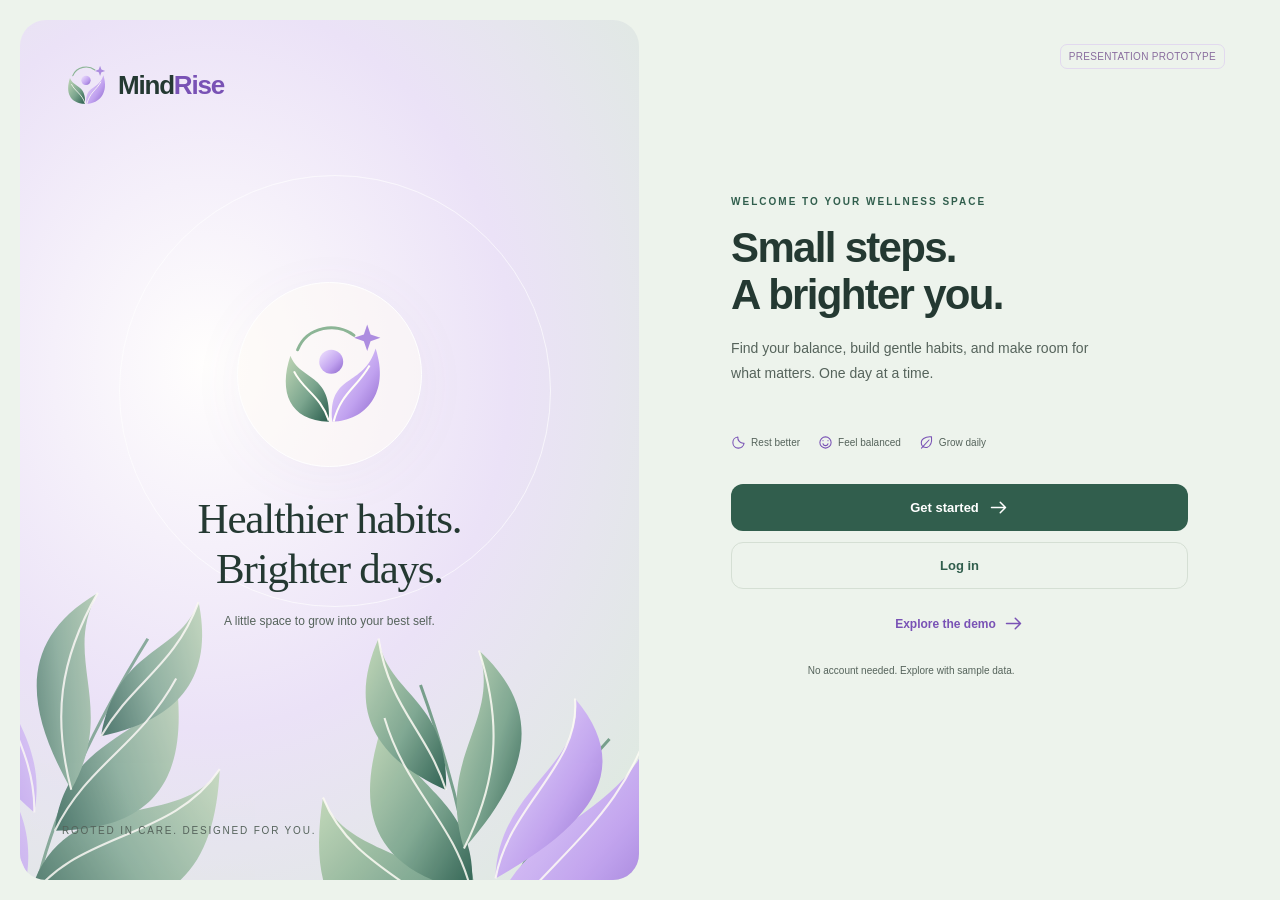
==== MindRise.html @ 2e60a848 "Initial commit" ====
<!DOCTYPE html>
<html lang="en">
<head>
<meta charset="UTF-8"><meta name="viewport" content="width=device-width, initial-scale=1">
<meta name="theme-color" content="#f7f5fa">
<title>MindRise — Healthier habits. Brighter days.</title>
<style>
:root{--bg:#f8f7fa;--surface:#fffefd;--ink:#243932;--muted:#747b78;--purple:#8c69ca;--pale:#eee5fc;--green:#315e4d;--sage:#e4eee5;--line:#eceae9;--shadow:0 7px 30px #32374205;--radius:22px}
*{box-sizing:border-box}body{margin:0;font-family:Inter,"Segoe UI",Arial,sans-serif;color:var(--ink);background:var(--bg);font-size:14px;line-height:1.5}button,input,select,textarea{font:inherit}button{cursor:pointer}button,a,input,textarea,select{-webkit-tap-highlight-color:transparent}button{color:inherit}button:disabled{cursor:default;opacity:.6}button:focus-visible,a:focus-visible{outline:3px solid var(--purple);outline-offset:4px}input:focus,textarea:focus,select:focus{outline:2px solid var(--purple);outline-offset:2px}h1,h2,h3,p{margin:0}h1{font-size:32px;letter-spacing:-1.1px;line-height:1.2;font-weight:650}h2{font-size:19px;letter-spacing:-.4px;font-weight:650}h3{font-size:15px;font-weight:600}.muted{color:var(--muted)}.small{font-size:12px}.eyebrow{text-transform:uppercase;letter-spacing:2px;font-size:10px;font-weight:700;color:var(--green)}.icon{width:21px;height:21px;vertical-align:middle;flex-shrink:0;fill:none;stroke:currentColor;stroke-width:1.7;stroke-linecap:round;stroke-linejoin:round}.brand{display:flex;align-items:center;gap:9px;font-size:26px;letter-spacing:-1.2px;font-weight:720}.brand span em{color:var(--purple);font-style:normal}.brand-mark{height:47px;width:47px}.btn{border:0;border-radius:12px;padding:13px 21px;display:inline-flex;align-items:center;justify-content:center;gap:9px;background:var(--green);color:white;font-size:13px;font-weight:600;min-height:44px;transition:transform .15s,filter .15s}.btn:hover{filter:brightness(1.08);transform:translateY(-1px)}.btn.secondary{background:transparent;border:1px solid #c9d3cd;color:var(--green)}.btn.soft{background:var(--pale);color:#634595}.btn.small{padding:9px 14px;min-height:38px;font-size:12px}.text-btn{border:0;background:transparent;color:var(--purple);font-size:12px;font-weight:600;padding:9px 2px;display:inline-flex;align-items:center;gap:7px}.icon-btn{display:inline-flex;align-items:center;justify-content:center;width:42px;height:42px;border:1px solid var(--line);border-radius:12px;background:var(--surface)}.card{background:var(--surface);border:1px solid var(--line);border-radius:var(--radius);padding:25px;box-shadow:var(--shadow)}.row{display:flex;align-items:center;gap:12px}.between{justify-content:space-between}.stack{display:flex;flex-direction:column;gap:20px}.pill{display:inline-flex;align-items:center;gap:6px;border-radius:30px;background:var(--sage);padding:5px 11px;font-size:11px;color:var(--green);font-weight:600}.pill.lilac{background:var(--pale);color:#7353a7}.full{width:100%}.spaced{margin-top:22px}.hidden{display:none!important}.plants{pointer-events:none}.avatar{width:37px;height:37px;border-radius:50%;background:#e9e0f7;color:#74549c;display:grid;place-items:center;font-size:13px;font-weight:700;flex-shrink:0}.avatar.large{width:88px;height:88px;font-size:28px;background:linear-gradient(135deg,#f3eaff,#d9c7f0)}
.shell{min-height:100vh;display:grid;grid-template-columns:224px minmax(0,1fr)}.sidebar{height:100vh;position:sticky;top:0;background:var(--surface);border-right:1px solid var(--line);padding:32px 21px 22px;display:flex;flex-direction:column}.sidebar .brand{padding-left:7px;font-size:24px}.sidebar .brand-mark{width:38px;height:42px}.side-caption{font-size:9px;letter-spacing:1.6px;color:var(--muted);padding:1px 0 39px 55px}.nav-label{font-size:10px;letter-spacing:1.5px;color:#929790;margin:0 15px 14px}.nav{display:flex;flex-direction:column;gap:8px}.nav button{border:0;background:none;display:flex;align-items:center;gap:13px;border-radius:12px;padding:13px 16px;text-align:left;color:#7a817b;font-size:13px;font-weight:550;position:relative}.nav button:hover{background:var(--bg)}.nav button.active{color:#704ca6;background:var(--pale)}.nav button.active:after{content:"";width:5px;height:5px;background:var(--purple);border-radius:50%;margin-left:auto}.sidebar-bottom{margin-top:auto}.side-note{background:linear-gradient(145deg,#f3eff9,#edf2ec);padding:20px 17px;border-radius:17px;margin:30px 0 20px}.side-note p{font-family:Georgia,serif;font-size:18px;line-height:1.4;margin:10px 0}.side-user{border:0;border-top:1px solid var(--line);background:transparent;padding:19px 3px 0;display:flex;align-items:center;gap:10px;width:100%;text-align:left}.side-user strong{font-size:12px;display:block;max-width:105px;overflow:hidden;text-overflow:ellipsis;white-space:nowrap}.side-user small{font-size:10px;color:var(--muted)}.workspace{min-width:0}.topbar{height:79px;border-bottom:1px solid var(--line);padding:0 40px;display:flex;align-items:center;justify-content:space-between;background:#fffefd99}.breadcrumb{font-size:12px;color:var(--muted);display:flex;align-items:center;gap:12px}.breadcrumb b{font-weight:500;color:var(--ink)}.top-actions{display:flex;align-items:center;gap:17px}.top-actions .icon-btn{border:0;background:transparent}.demo-tag{font-size:10px;border:1px solid #e2d9ef;border-radius:7px;color:#896d9e;padding:4px 8px;letter-spacing:.3px}.main{max-width:1330px;margin:0 auto;padding:34px 40px 38px}.page-head{display:flex;align-items:center;justify-content:space-between;margin-bottom:27px;gap:20px}.page-head p{color:var(--muted);margin-top:8px;font-size:13px}.date-label{display:flex;align-items:center;gap:9px;font-size:11px;color:var(--muted);white-space:nowrap}.home-grid{display:grid;grid-template-columns:minmax(0,1fr) 300px;gap:22px}.hero{background:linear-gradient(105deg,#e7eee6,#ecf1e6 55%,#e4e7ef);border:1px solid #dfe8dd;border-radius:22px;position:relative;overflow:hidden;padding:28px 28px;min-height:193px}.hero .copy{position:relative;z-index:1;max-width:70%}.hero h2{font-size:28px;line-height:1.2;letter-spacing:-.8px;font-weight:550;margin:10px 0;font-family:Georgia,serif}.hero p{font-size:12px;color:#697c70;max-width:300px}.hero .plants{position:absolute;right:-19px;bottom:-50px;width:255px;height:275px;opacity:.9}.hero .pill{background:#ffffff95;font-size:10px;margin-top:17px}.stats{display:grid;grid-template-columns:repeat(3,1fr);gap:13px;margin:19px 0 22px}.stat{border:1px solid var(--line);border-radius:17px;background:var(--surface);padding:18px;text-align:left;min-width:0;transition:border-color .2s}.stat:hover{border-color:var(--purple)}.stat-top{display:flex;align-items:center;justify-content:space-between;font-size:10px;color:var(--muted)}.stat-icon{border-radius:11px;padding:9px;background:var(--pale);color:var(--purple);display:flex}.stat:nth-child(2) .stat-icon{background:var(--sage);color:var(--green)}.stat:nth-child(3) .stat-icon{background:#f9efde;color:#b58f4d}.stat strong{font-size:22px;font-weight:600;display:block;margin-top:11px;letter-spacing:-.6px}.stat .bottom{display:flex;align-items:center;justify-content:space-between;gap:3px;margin-top:3px}.stat small{font-size:10px;color:var(--muted)}.task-list{margin-top:17px}.task-row{display:flex;align-items:center;gap:12px;min-height:65px;border-bottom:1px solid var(--line);padding:12px 0}.task-row:last-child{border-bottom:0}.task-check{appearance:none;-webkit-appearance:none;width:20px;height:20px;border:1.5px solid #b69cdb;border-radius:50%;margin:0;flex-shrink:0;cursor:pointer;position:relative;background:transparent}.task-check:checked{background:var(--purple);border-color:var(--purple)}.task-check:checked:after{content:"";position:absolute;left:6px;top:3px;width:5px;height:9px;transform:rotate(45deg);border:solid white;border-width:0 1.5px 1.5px 0}.task-info{flex:1;min-width:0}.task-name{font-size:12px;word-break:break-word}.task-time{font-size:10px;color:var(--muted);margin-top:3px}.task-row.done .task-name{text-decoration:line-through;color:#8d928d}.task-row.done .task-time{color:#a2a5a0}.task-arrow{width:30px;height:34px;border:0;background:none;color:#9eaaa1}.task-arrow .icon{width:16px;height:16px}.progress{height:5px;background:#eee9f3;border-radius:8px;overflow:hidden}.progress i{display:block;height:100%;background:var(--purple);border-radius:8px;transition:width .3s}.checkin{background:linear-gradient(145deg,#f2ebfd,#f7f1fa 70%);border-color:#eadff4;position:relative;overflow:hidden}.checkin h2{font-family:Georgia,serif;font-size:25px;font-weight:500;margin:16px 0 9px}.checkin p{font-size:12px;color:#85738f;line-height:1.7}.faces-mini{display:flex;justify-content:space-between;margin:24px 0 22px;font-size:26px}.faces-mini span{display:block;border-radius:50%;filter:saturate(.7)}.streak{display:flex;align-items:center;gap:14px;margin:22px 0}.streak-symbol{width:61px;height:67px;background:#f9eddc;border-radius:18px;display:grid;place-items:center;color:#d49a50}.streak-symbol .icon{width:35px;height:35px}.streak strong{font-size:28px;letter-spacing:-1px;font-weight:550}.days{display:flex;justify-content:space-between;gap:5px;margin-top:15px}.day{text-align:center;flex:1;font-size:9px;color:var(--muted)}.day span{width:25px;height:25px;border-radius:50%;display:grid;place-items:center;background:#f3f1f3;margin:7px auto}.day span.hit{background:var(--sage);color:var(--green)}.day span .icon{width:13px;height:13px}.quote{margin-top:21px;font-family:Georgia,serif;font-style:italic;text-align:center;color:#8a9287;font-size:15px;padding:0 15px}.section-footer{display:flex;justify-content:space-between;align-items:center;margin-top:17px;color:var(--muted);font-size:11px}.section-footer .text-btn{font-size:11px}.bottom-note{display:flex;gap:6px;align-items:center;justify-content:center;color:#9a9e97;font-size:10px;margin-top:24px}.bottom-note .icon{width:12px;height:12px}
.tabs{display:inline-flex;background:#eeebf2;padding:4px;border-radius:11px;gap:3px}.tabs button{border:0;background:transparent;padding:9px 20px;border-radius:8px;font-size:12px;color:#82788e;min-height:35px}.tabs button.active{background:var(--surface);color:var(--green);box-shadow:0 2px 6px #00000006;font-weight:600}.tracker-tabs{margin-bottom:25px}.content-grid{display:grid;grid-template-columns:minmax(0,1.15fr) minmax(0,1fr);gap:23px}.sleep-card{text-align:center;background:linear-gradient(160deg,#fffefd,#f8f3ff);position:relative;overflow:hidden}.sleep-card .plants{position:absolute;bottom:-70px;right:-43px;width:230px;opacity:.28}.sleep-ring{height:220px;width:220px;border-radius:50%;margin:30px auto;display:grid;place-items:center;position:relative;background:conic-gradient(var(--purple) var(--ring),#e8e1ef 0)}.sleep-ring:before{content:"";position:absolute;inset:10px;border-radius:50%;background:#fdfaff}.sleep-ring .inside{position:relative;display:grid;justify-items:center;gap:5px}.sleep-ring .inside>.icon{height:30px;width:30px;color:var(--purple);margin-bottom:5px}.sleep-ring strong{font-size:33px;letter-spacing:-1px;font-weight:600}.sleep-ring small{font-size:11px;color:var(--muted)}.sleep-times{display:grid;grid-template-columns:1fr 1fr;gap:13px;max-width:320px;margin:0 auto}.sleep-time{background:#ece2f6;border-radius:13px;padding:15px;position:relative}.sleep-time strong{font-size:15px;display:block}.sleep-time small{display:block;font-size:11px;color:#9682a6;margin-top:4px}.sleep-card>.btn{margin-top:23px;position:relative;max-width:320px}.chart{height:156px;display:flex;align-items:flex-end;gap:10px;margin:27px 0 24px;border-bottom:1px solid var(--line);padding-bottom:22px}.bar-group{flex:1;height:100%;display:flex;flex-direction:column;align-items:center;justify-content:flex-end;position:relative}.bar-group .bar{background:#d8c5ef;border-radius:6px 6px 0 0;width:100%;max-width:35px;min-height:2px}.bar-group:last-child .bar{background:var(--purple)}.bar-group .bar-value{font-size:9px;color:#a08aad;margin-bottom:5px}.bar-group .bar-label{position:absolute;bottom:-22px;font-size:10px;color:var(--muted)}.tip{background:#edf2ea;border:1px solid #e5ece0;padding:22px;border-radius:18px}.tip p{font-size:12px;color:#74856e;margin-top:8px;line-height:1.7}.metric{font-size:25px;font-weight:550;letter-spacing:-.7px}.moods{display:grid;grid-template-columns:repeat(5,1fr);gap:8px;margin:24px 0 30px}.mood{background:transparent;border:1px solid transparent;border-radius:13px;padding:13px 2px;font-size:10px;color:var(--muted)}.mood .face{font-size:29px;display:block;margin-bottom:9px;filter:saturate(.7)}.mood.active{background:var(--pale);border-color:#d2bdec;color:#7856a4}.energy{display:flex;gap:12px;margin:21px 0 8px}.energy button{border:0;background:var(--bg);height:52px;border-radius:12px;flex:1;color:#cfcbd4}.energy button.active{background:var(--pale);color:var(--purple)}.energy .icon{width:26px;height:26px;fill:currentColor;stroke-width:1}.energy-label{display:flex;justify-content:space-between;color:var(--muted);font-size:10px;margin-bottom:22px}label.field{display:flex;flex-direction:column;gap:8px;font-size:12px;font-weight:550;margin-bottom:17px}input:not([type=checkbox]):not([type=range]),textarea,select{width:100%;padding:12px 14px;border:1px solid #e0dce5;border-radius:11px;background:var(--surface);color:var(--ink);font-size:13px;min-height:44px}textarea{resize:vertical;min-height:100px}.journal-row{padding:17px 0;border-bottom:1px solid var(--line);display:flex;gap:13px}.journal-row:last-child{border:0}.journal-row .face{font-size:24px}.journal-row p{font-size:11px;color:var(--muted);margin-top:6px;overflow-wrap:anywhere}.journal-row strong{font-size:12px}.journal-row small{font-size:9px;color:var(--muted)}.planner-grid{display:grid;grid-template-columns:minmax(0,1fr) 290px;gap:23px}.planner .task-row{padding:20px 1px;min-height:88px}.planner .task-name{font-size:14px}.planner .task-time{font-size:11px}.category{font-size:9px;background:var(--pale);color:#84619e;border-radius:5px;padding:4px 8px}.week-strip{display:flex;gap:8px;margin:23px 0}.week-date{flex:1;text-align:center;background:#f5f3f7;border-radius:12px;padding:12px 2px;font-size:10px;color:var(--muted)}.week-date strong{display:block;font-size:16px;margin-top:4px;color:#808779}.week-date.current{background:var(--sage);color:var(--green)}.week-date.current strong{color:var(--green)}.empty{padding:42px 10px;text-align:center;color:var(--muted);font-size:13px}.big-progress{font-size:39px;letter-spacing:-1.6px;margin:21px 0 10px;font-weight:550}.big-progress span{font-size:16px;color:#a4aaa1;font-weight:400}.reward-banner{background:linear-gradient(105deg,#e6eee1,#f2ecfa);padding:30px;display:flex;align-items:center;justify-content:space-between;gap:28px;position:relative;overflow:hidden;border-radius:22px;border:1px solid #e0e7dc}.reward-banner .plants{position:absolute;right:-10px;bottom:-120px;width:290px;opacity:.5}.reward-banner h2{font-family:Georgia,serif;font-weight:500;font-size:34px;margin:9px 0}.reward-banner .streak-symbol{height:95px;width:95px;background:#fff7e7;z-index:1}.reward-banner .streak-symbol .icon{width:55px;height:55px}.achievements{display:grid;grid-template-columns:repeat(3,1fr);gap:16px;margin-top:20px}.achievement{text-align:center;border:1px solid var(--line);border-radius:17px;padding:24px 16px}.badge-art{height:69px;width:69px;margin:0 auto 15px;border-radius:50%;display:grid;place-items:center;background:linear-gradient(145deg,#e6d7fb,#bea1ed);border:7px solid #f0e6fc;color:#7e55bc}.badge-art .icon{width:31px;height:31px}.achievement.locked{opacity:.6}.achievement h3{font-size:13px}.achievement p{font-size:10px;color:var(--muted);margin:7px 0 12px}.themes{display:grid;grid-template-columns:repeat(3,1fr);gap:16px;margin-top:20px}.theme-btn{border:1px solid var(--line);border-radius:16px;overflow:hidden;padding:0;background:var(--surface);text-align:left}.theme-btn.active{outline:2px solid var(--purple);outline-offset:2px}.theme-preview{height:102px;position:relative;overflow:hidden}.theme-preview .plants{position:absolute;width:180px;height:190px;right:-9px;bottom:-53px}.theme-btn:nth-child(1) .theme-preview{background:#e7eee4}.theme-btn:nth-child(2) .theme-preview{background:#eee3fa}.theme-btn:nth-child(3) .theme-preview{background:#e3e7f6}.theme-btn:nth-child(2) .plants{filter:hue-rotate(45deg)}.theme-btn:nth-child(3) .plants{filter:hue-rotate(75deg)}.theme-label{display:flex;justify-content:space-between;padding:13px 16px;font-size:12px}.theme-label .icon{height:17px;width:17px;color:var(--purple)}.profile-grid{display:grid;grid-template-columns:290px minmax(0,1fr);gap:24px}.profile-card{text-align:center;position:relative;overflow:hidden;padding-top:34px}.profile-card .avatar{margin:10px auto 20px}.profile-card .plants{position:absolute;right:-70px;top:-80px;width:230px;opacity:.3}.profile-card h2{overflow-wrap:anywhere}.profile-card>.btn{margin-top:22px}.profile-card p{margin-top:5px;font-size:12px}.setting-row{display:flex;align-items:center;gap:14px;padding:22px 0;border-bottom:1px solid var(--line)}.setting-row:last-child{border-bottom:0}.setting-row> .icon{color:var(--purple)}.setting-row div{flex:1}.setting-row strong{font-size:13px;font-weight:550}.setting-row p{font-size:11px;color:var(--muted);margin-top:3px}.switch{width:41px;height:24px;background:#d5d7d1;border:0;padding:3px;border-radius:20px;position:relative;flex-shrink:0}.switch:after{content:"";display:block;width:18px;height:18px;background:white;border-radius:50%;box-shadow:0 1px 3px #0002;transition:transform .2s}.switch[aria-checked=true]{background:var(--purple)}.switch[aria-checked=true]:after{transform:translateX(17px)}.danger{color:#ab6462}.settings-button{width:100%;border:0;background:transparent;text-align:left}.settings-button:hover{color:var(--purple)}
.landing{min-height:100vh;display:grid;grid-template-columns:1.03fr 1fr;padding:20px;gap:20px;background:#fbfaf8}.landing-art{position:relative;overflow:hidden;border-radius:26px;min-height:calc(100vh - 40px);background:radial-gradient(ellipse at 30% 40%,#fffaf2 5%,#f0e8f7 52%,#e8edf0);padding:42px;display:flex;flex-direction:column}.landing-art:before{content:"";width:430px;height:430px;border:1px solid #ffffffa3;border-radius:50%;position:absolute;top:18%;left:16%}.landing-art .brand{position:relative;z-index:2}.landing-art .plants{position:absolute;width:450px;height:590px;bottom:-175px;right:-65px;opacity:.95}.landing-art .plants.other{left:-170px;bottom:-115px;right:auto;transform:scaleX(-1) rotate(-12deg);opacity:.8}.landing-center{margin:auto 0;text-align:center;position:relative;z-index:1;padding-bottom:20px}.landing-center .emblem{width:185px;height:185px;margin:0 auto 27px;background:#fffcf68c;border:1px solid #fff;border-radius:50%;display:grid;place-items:center;box-shadow:0 10px 60px #907fa00b}.landing-center .brand-mark{width:120px;height:120px}.landing-center h2{font-family:Georgia,serif;font-size:43px;font-weight:400;line-height:1.15;letter-spacing:-1.2px}.landing-center p{font-size:12px;color:#7e7f7a;margin-top:19px}.landing-art .art-footer{position:relative;z-index:1;font-size:10px;color:#758a7a;letter-spacing:1.8px;text-transform:uppercase}.landing-content{padding:35px 12%;display:flex;justify-content:center;flex-direction:column;position:relative}.landing-content .prototype{position:absolute;right:35px;top:24px}.landing-content h1{font-size:42px;margin:15px 0 18px;line-height:1.12;letter-spacing:-1.7px;font-weight:550}.landing-content>p{color:var(--muted);font-size:14px;line-height:1.8;margin-bottom:26px;max-width:360px}.landing-actions{display:flex;flex-direction:column;gap:11px;margin-top:6px}.landing-features{display:flex;gap:18px;margin:23px 0 28px;color:var(--muted);font-size:10px}.landing-features span{display:flex;gap:5px;align-items:center}.landing-features .icon{width:15px;height:15px;color:var(--purple)}.landing-content .demo-note{font-size:10px;color:#a2a09b;margin-top:19px;text-align:center}.back-link{position:absolute;top:30px;left:35px;border:0;background:transparent;display:flex;align-items:center;gap:8px;font-size:12px;color:var(--muted)}.form-error{color:#a8515e;font-size:12px;margin-bottom:12px}.auth-switch{font-size:12px;text-align:center;margin-top:20px;color:var(--muted)}
dialog{border:1px solid var(--line);border-radius:23px;padding:27px;background:var(--surface);color:var(--ink);width:440px;max-width:calc(100vw - 32px);box-shadow:0 24px 120px #172f2526;max-height:90vh;overflow:auto}dialog::backdrop{background:#24392f45;backdrop-filter:blur(4px)}dialog h2{margin-bottom:8px}dialog .dialog-head{display:flex;justify-content:space-between;align-items:flex-start;margin-bottom:20px}dialog .dialog-head .icon-btn{width:30px;height:30px;background:var(--bg);border:0;border-radius:50%}dialog .dialog-head p{font-size:12px;color:var(--muted)}.form-grid{display:grid;grid-template-columns:1fr 1fr;gap:14px}.form-actions{display:flex;justify-content:flex-end;gap:10px;margin-top:23px}.help-step{display:flex;align-items:flex-start;gap:12px;margin:19px 0;font-size:12px;color:var(--muted)}.help-step b{background:var(--pale);color:var(--purple);height:27px;width:27px;border-radius:8px;display:grid;place-items:center;flex-shrink:0}.help-step strong{color:var(--ink);display:block;margin-bottom:3px}.toast{position:fixed;left:50%;bottom:27px;transform:translate(-50%,30px);background:var(--green);color:#fff;border-radius:13px;box-shadow:0 5px 30px #18322225;padding:13px 22px;font-size:12px;z-index:20;opacity:0;pointer-events:none;transition:opacity .2s,transform .2s;max-width:90vw;text-align:center}.toast.show{opacity:1;transform:translate(-50%,0)}.bottom-nav{display:none}.fade{animation:appear .25s ease-out}@keyframes appear{from{opacity:.4;transform:translateY(5px)}to{opacity:1;transform:translateY(0)}}body.calm *{animation:none!important;transition:none!important}
@media(min-width:1600px){.main{padding-top:46px}.hero{min-height:230px}.hero h2{font-size:34px}.task-row{min-height:74px}.checkin{padding:30px}}
@media(max-width:1160px){.shell{grid-template-columns:190px minmax(0,1fr)}.sidebar{padding:28px 14px 20px}.sidebar .brand{font-size:22px}.side-caption{padding-left:49px;font-size:8px}.main{padding:29px 26px}.topbar{padding:0 26px}.home-grid{grid-template-columns:minmax(0,1fr) 262px;gap:17px}.card{padding:22px}.stat{padding:14px}.hero{padding:24px}.hero .plants{right:-72px}.planner-grid{grid-template-columns:minmax(0,1fr) 260px}.landing-content{padding:35px 9%}}
@media(max-width:950px){.shell{grid-template-columns:80px minmax(0,1fr)}.sidebar{padding:26px 13px}.sidebar .brand{padding:0;justify-content:center}.sidebar .brand>span,.side-caption,.nav-label,.nav button span,.sidebar-bottom,.nav button.active:after{display:none}.nav{margin-top:43px}.nav button{justify-content:center;padding:14px}.home-grid{grid-template-columns:minmax(0,1fr) 245px}.main{padding:26px 22px}.topbar{padding:0 22px}.hero .copy{max-width:80%}.hero .plants{opacity:.5;right:-70px}.hero h2{font-size:25px}.stat strong{font-size:20px}.stat .bottom .icon{display:none}.profile-grid{grid-template-columns:230px minmax(0,1fr)}.landing-art{padding:28px}.landing-center h2{font-size:35px}.landing-content h1{font-size:35px}.landing-features{gap:10px}.planner-grid{grid-template-columns:1fr}.planner-grid>.stack{display:none}}
@media(max-width:740px){.home-grid{grid-template-columns:1fr}.home-grid>.stack{display:grid;grid-template-columns:1fr 1fr;gap:16px}.home-grid>.stack .quote{display:none}.content-grid{grid-template-columns:1fr}.profile-grid{grid-template-columns:1fr}.profile-card{padding:24px}.profile-card .avatar{margin-top:0;width:70px;height:70px;font-size:23px}.landing{padding:0;gap:0;grid-template-columns:1fr}.landing-art{min-height:260px;height:260px;border-radius:0 0 35px 35px;padding:22px}.landing-art>.brand{font-size:21px}.landing-art>.brand .brand-mark{width:35px;height:35px}.landing-center{padding:0;margin:auto 0}.landing-center .emblem{width:72px;height:72px;margin:0 auto 10px}.landing-center .brand-mark{width:56px;height:56px}.landing-center h2{font-size:26px;line-height:1.1}.landing-center h2 br{display:none}.landing-center p,.art-footer{display:none}.landing-art .plants{width:280px;height:340px;bottom:-148px;right:-10px}.landing-art .plants.other{left:-90px}.landing-art:before{width:240px;height:240px;left:20%;top:10%}.landing-content{padding:40px max(25px,10%) 30px;min-height:calc(100vh - 260px)}.landing-content h1{font-size:32px}.landing-content .prototype{top:16px;right:20px}.landing-content>p{font-size:13px;margin-bottom:18px}.landing-features{margin:6px 0 19px}.landing-content .back-link{position:static;padding:0;margin-bottom:12px;width:fit-content}.landing-content.auth{padding-top:32px}.moods{gap:5px}.achievements{gap:10px}.achievement{padding:20px 10px}}
@media(max-width:560px){.shell{display:block}.sidebar{display:none}.topbar{height:66px;padding:0 21px;background:var(--surface)}.breadcrumb{gap:7px;font-size:11px}.top-actions{gap:9px}.top-actions .avatar{display:none}.demo-tag{font-size:9px}.top-actions .icon-btn{width:32px;height:32px}.main{padding:25px 18px 100px}.page-head{margin-bottom:22px;gap:10px}.page-head h1{font-size:27px}.page-head p{font-size:12px;max-width:270px}.page-head .date-label{display:none}.page-head>.btn{padding:10px 13px;font-size:11px;flex-shrink:0}.hero{padding:24px;min-height:190px}.hero .copy{max-width:74%}.hero h2{font-size:26px}.hero .plants{right:-63px;opacity:.8;bottom:-74px}.hero p{font-size:11px}.stats{gap:9px;margin:15px 0 18px}.stat{padding:13px 11px;border-radius:14px}.stat-icon{padding:8px}.stat-icon .icon{width:18px;height:18px}.stat-top{font-size:9px}.stat strong{font-size:20px}.stat small{font-size:9px}.card{padding:22px;border-radius:19px}.home-grid>.stack{display:flex;flex-direction:column}.home-grid>.stack .checkin{padding:22px}.checkin h2{margin-top:10px}.checkin .faces-mini{justify-content:flex-start;gap:23px;margin:17px 0}.checkin .btn{max-width:100%}.home-grid>.stack .quote{display:block}.bottom-nav{display:flex;position:fixed;bottom:0;left:0;right:0;z-index:9;border-top:1px solid #e9e4ec;background:#fffefcf5;backdrop-filter:blur(15px);padding:10px 7px max(11px,env(safe-area-inset-bottom));justify-content:space-around}.bottom-nav button{border:0;background:transparent;min-width:55px;color:#93929c;font-size:9px;display:flex;flex-direction:column;gap:4px;align-items:center}.bottom-nav button.active{color:var(--purple)}.bottom-nav button .icon{width:20px;height:20px}.bottom-nav button.active .icon{fill:var(--pale)}.toast{bottom:88px}.category{display:none}.tracker-tabs{display:flex}.tracker-tabs button{flex:1;padding:9px 12px}.themes{gap:10px}.theme-label{padding:11px 8px;font-size:10px}.theme-preview{height:89px}.achievement h3{font-size:11px}.achievement p{font-size:9px}.achievement .pill{font-size:9px;padding:4px 7px}.badge-art{width:58px;height:58px;border-width:5px}.reward-banner{padding:24px;gap:15px}.reward-banner h2{font-size:29px}.reward-banner .streak-symbol{width:65px;height:70px;flex-shrink:0}.reward-banner .streak-symbol .icon{width:37px;height:37px}.reward-banner .plants{opacity:.25}.reward-banner p{font-size:11px}.reward-banner .eyebrow{font-size:9px}.tabs button{padding:8px 15px}.sleep-ring{margin:25px auto}.planner .task-row{min-height:85px}.setting-row p{max-width:240px}.landing-center h2{font-size:25px}.bottom-note{font-size:9px}.mood .face{font-size:28px}.mood{font-size:9px}.stat-top>span:last-child{white-space:nowrap}.date-label .icon{width:15px}}
@media(prefers-reduced-motion:reduce){*{transition:none!important;animation:none!important}}
.garden-tabs{display:flex;gap:5px;margin-bottom:22px;flex-wrap:wrap}.garden-stage{position:relative;border-radius:20px;overflow:hidden;background:var(--sage);padding:20px;text-align:center}.garden-stage svg{display:block;width:100%;max-width:320px;height:auto;margin:auto}.garden-layout{display:grid;grid-template-columns:minmax(0,1.2fr) minmax(240px,1fr);gap:22px}.garden-grid{display:grid;grid-template-columns:repeat(3,minmax(0,1fr));gap:16px}.garden-item{display:flex;flex-direction:column;gap:12px;min-width:0}.garden-item .btn{margin-top:auto}.garden-item .garden-stage{padding:0}.garden-item p{font-size:12px;color:var(--muted)}.garden-wallet{display:flex;gap:10px;flex-wrap:wrap;margin-bottom:20px}.garden-home{display:flex;align-items:center;gap:20px;margin-bottom:22px}.garden-home .garden-stage{width:120px;flex-shrink:0;padding:0}.garden-home>div:nth-child(2){flex:1}.garden-home .progress{max-width:320px;margin-top:12px}.garden-controls{display:flex;gap:10px;flex-wrap:wrap;margin-top:16px}.garden-message{margin:16px 0;padding:16px;border-radius:12px;background:var(--pale);color:var(--green)}.garden-celebrate{animation:garden-bloom .9s ease-out}.garden-celebrate:after{content:'✦ · ✧ · ✦';position:absolute;top:12px;left:0;right:0;color:var(--purple);font-size:30px;pointer-events:none;animation:garden-spark 1.2s ease-out}@keyframes garden-bloom{0%{transform:scale(.94)}60%{transform:scale(1.025)}100%{transform:scale(1)}}@keyframes garden-spark{from{opacity:0;transform:translateY(25px)}to{opacity:1;transform:translateY(0)}}.garden-section{margin:25px 0 14px}.garden-rarity{font-size:10px;letter-spacing:1px;text-transform:uppercase;color:var(--purple)}@media(max-width:950px){.garden-grid{grid-template-columns:repeat(2,minmax(0,1fr))}}@media(max-width:560px){.garden-layout{grid-template-columns:1fr}.garden-home{flex-wrap:wrap;gap:12px}.garden-home .garden-stage{width:85px}.garden-home>.btn{width:100%}.garden-grid{grid-template-columns:1fr 1fr;gap:10px}.garden-item{padding:14px}.garden-item .btn{padding:10px;font-size:11px}.bottom-nav button{min-width:0;flex:1}.garden-wallet .pill{font-size:10px}}
body[data-app-theme]{background:var(--app-background,var(--bg));color-scheme:var(--scheme,light)}body[data-app-theme] .sidebar{background:var(--sidebar)}body[data-app-theme] .topbar,body[data-app-theme] .bottom-nav{background:var(--surface);border-color:var(--line)}body[data-app-theme] .nav button{color:var(--muted)}body[data-app-theme] .nav button.active{background:var(--pale);color:var(--purple)}body[data-app-theme] .side-note,body[data-app-theme] .hero,body[data-app-theme] .reward-banner{background:linear-gradient(125deg,var(--sage),var(--pale));border-color:var(--line)}body[data-app-theme] .checkin,body[data-app-theme] .sleep-card{background:linear-gradient(145deg,var(--surface),var(--pale));border-color:var(--line)}body[data-app-theme] .tip{background:var(--sage);border-color:var(--line)}body[data-app-theme] .sleep-ring:before{background:var(--surface)}body[data-app-theme] .sleep-time,body[data-app-theme] .avatar,body[data-app-theme] .tabs{background:var(--pale);color:var(--ink)}body[data-app-theme] .tabs button{color:var(--muted)}body[data-app-theme] .tabs button.active{color:var(--ink)}body[data-app-theme] .hero p,body[data-app-theme] .checkin p,body[data-app-theme] .tip p,body[data-app-theme] .sleep-time small,body[data-app-theme] .quote,body[data-app-theme] .side-caption,body[data-app-theme] .nav-label,body[data-app-theme] .bottom-note{color:var(--muted)}body[data-app-theme] .btn{color:var(--button-ink)}body[data-app-theme] .btn.secondary{color:var(--green);border-color:var(--line)}body[data-app-theme] .btn.soft{color:var(--purple)}body[data-app-theme] input:not([type=checkbox]):not([type=range]),body[data-app-theme] textarea,body[data-app-theme] select{border-color:var(--line)}body[data-app-theme] .landing{background:var(--bg)}body[data-app-theme] .landing-art{background:radial-gradient(ellipse at 30% 40%,var(--surface),var(--pale),var(--sage))}body[data-app-theme] .landing-center p,body[data-app-theme] .art-footer,body[data-app-theme] .demo-note{color:var(--muted)}body[data-app-theme] .theme-preview{background:var(--preview-bg)}body[data-app-theme] .theme-btn:nth-child(n) .plants{filter:none}.app-theme-grid{grid-template-columns:repeat(auto-fit,minmax(150px,1fr))}.app-theme-grid .theme-btn{display:flex;flex-direction:column}.app-theme-grid .theme-preview{width:100%;height:112px}.app-theme-grid .theme-label{width:100%;gap:8px;align-items:center}.theme-price{display:block;font-size:10px;color:var(--muted);padding:0 16px 14px}.theme-mini{position:absolute;inset:19px 22px;display:grid;grid-template-columns:16px 1fr;gap:7px;transform:rotate(-6deg)}.theme-mini i{border:1px solid #ffffff60;border-radius:7px;background:var(--preview-surface)}.theme-mini i:last-child{background:linear-gradient(135deg,var(--preview-surface) 50%,var(--preview-accent));box-shadow:0 8px 14px #00000018}.theme-swatches{position:absolute;bottom:9px;right:12px;display:flex;gap:5px}.theme-swatches i{height:9px;width:9px;border-radius:50%;background:var(--preview-accent);border:1px solid #ffffff90}.theme-swatches i:last-child{background:var(--preview-surface)}.plant-customizer-preview svg{max-width:220px}.plant-customizer-note{margin:12px 0 20px}
body[data-app-theme="neon"]{--app-background:radial-gradient(ellipse at 90% 0%,#ecbaff88,transparent 45%),radial-gradient(ellipse at 0% 70%,#8de9ef66,transparent 45%),#f5edff}body[data-app-theme="neon"] .sidebar{background:linear-gradient(170deg,#eee0ff,#e0f7fa);border-right:1px solid #bda3e0}body[data-app-theme="neon"] .card{box-shadow:0 8px 28px #7336a112,inset 0 1px #ffffff;border-color:#d2bde9}body[data-app-theme="neon"] .hero,body[data-app-theme="neon"] .reward-banner,body[data-app-theme="neon"] .landing-art{background:radial-gradient(circle at 85% 20%,#ffffffb3 0 3%,transparent 3.5%),repeating-linear-gradient(135deg,transparent 0 35px,#ffffff30 36px 37px),linear-gradient(125deg,#d1f4f5,#e7cbff 65%,#fbcde8)}body[data-app-theme="neon"] .btn:not(.secondary):not(.soft){background:linear-gradient(115deg,#6036a3,#944196);box-shadow:0 3px 14px #a554c329}body[data-app-theme="neon"] .nav button.active{box-shadow:inset 0 0 0 1px #bb91e7,0 3px 12px #9863bc15}body[data-app-theme="neon"] .topbar{background:linear-gradient(100deg,#fff8ff,#eafaff)}
body:is([data-app-theme="dark"],[data-app-theme="gamer"]){--app-background:radial-gradient(ellipse at 90% 0%,#49345a55,transparent 48%),radial-gradient(ellipse at 10% 90%,#21443c44,transparent 50%),#111820}body:is([data-app-theme="dark"],[data-app-theme="gamer"]) .sidebar{background:linear-gradient(180deg,#1b2530,#151e27)}body:is([data-app-theme="dark"],[data-app-theme="gamer"]) .card{box-shadow:0 10px 32px #00000024,inset 0 1px #ffffff05}body:is([data-app-theme="dark"],[data-app-theme="gamer"]) .hero,body:is([data-app-theme="dark"],[data-app-theme="gamer"]) .reward-banner,body:is([data-app-theme="dark"],[data-app-theme="gamer"]) .landing-art{background:radial-gradient(circle at 82% 19%,#e1d1ff66 0 1px,transparent 2px),radial-gradient(circle at 63% 42%,#b0e6d088 0 1px,transparent 2px),linear-gradient(120deg,#233b37,#302b44);border-color:var(--line)}body:is([data-app-theme="dark"],[data-app-theme="gamer"]) .progress,body:is([data-app-theme="dark"],[data-app-theme="gamer"]) .day span,body:is([data-app-theme="dark"],[data-app-theme="gamer"]) .week-date{background:#293442}body:is([data-app-theme="dark"],[data-app-theme="gamer"]) .week-date.current,body:is([data-app-theme="dark"],[data-app-theme="gamer"]) .day span.hit{background:var(--sage)}body:is([data-app-theme="dark"],[data-app-theme="gamer"]) .week-date strong,body:is([data-app-theme="dark"],[data-app-theme="gamer"]) .pill,body:is([data-app-theme="dark"],[data-app-theme="gamer"]) .week-date.current{color:var(--green)}body:is([data-app-theme="dark"],[data-app-theme="gamer"]) .pill.lilac,body:is([data-app-theme="dark"],[data-app-theme="gamer"]) .category,body:is([data-app-theme="dark"],[data-app-theme="gamer"]) .mood.active{color:var(--purple);background:var(--pale)}body:is([data-app-theme="dark"],[data-app-theme="gamer"]) .checkin .eyebrow{color:var(--purple)!important}body:is([data-app-theme="dark"],[data-app-theme="gamer"]) .hero .pill{background:var(--surface)}body:is([data-app-theme="dark"],[data-app-theme="gamer"]) .demo-tag{color:var(--purple);border-color:var(--line)}body:is([data-app-theme="dark"],[data-app-theme="gamer"]) .task-row.done .task-name,body:is([data-app-theme="dark"],[data-app-theme="gamer"]) .task-row.done .task-time,body:is([data-app-theme="dark"],[data-app-theme="gamer"]) .bar-value,body:is([data-app-theme="dark"],[data-app-theme="gamer"]) .day,body:is([data-app-theme="dark"],[data-app-theme="gamer"]) .big-progress span{color:var(--muted)}body:is([data-app-theme="dark"],[data-app-theme="gamer"]) .streak-symbol,body:is([data-app-theme="dark"],[data-app-theme="gamer"]) .stat:nth-child(3) .stat-icon{background:#40382a;color:#f0c589}body:is([data-app-theme="dark"],[data-app-theme="gamer"]) .achievement.locked{opacity:.8}body:is([data-app-theme="dark"],[data-app-theme="gamer"]) .badge-art{background:#493b60;border-color:#382f48;color:#ddc7ff}body:is([data-app-theme="dark"],[data-app-theme="gamer"]) .toast{color:var(--button-ink)}body:is([data-app-theme="dark"],[data-app-theme="gamer"]) .danger,body:is([data-app-theme="dark"],[data-app-theme="gamer"]) .form-error{color:#ffb8bb}body:is([data-app-theme="dark"],[data-app-theme="gamer"]) input::placeholder,body:is([data-app-theme="dark"],[data-app-theme="gamer"]) textarea::placeholder{color:var(--muted)}body:is([data-app-theme="dark"],[data-app-theme="gamer"]) .landing-center .emblem{background:#ffffff0a;border-color:var(--line)}@media(max-width:560px){.app-theme-grid{grid-template-columns:repeat(2,minmax(0,1fr))}.app-theme-grid .theme-label{font-size:12px}.app-theme-grid .theme-price{padding:0 8px 12px}}
.garden-subtitle{margin:-8px 0 23px;font-size:13px}.garden-scene-toolbar{display:flex;align-items:flex-end;justify-content:space-between;gap:18px;flex-wrap:wrap}.garden-scene-toolbar .field{min-width:220px;margin-bottom:12px;flex:1;max-width:340px}.garden-scene-toolbar>.btn{margin-bottom:12px}.garden-canvas-scroll{overflow-x:auto;border-radius:20px;border:1px solid var(--line)}.garden-canvas-scroll:focus-visible{outline:3px solid var(--purple);outline-offset:3px}.garden-canvas{min-width:620px}.garden-canvas>svg{display:block;width:100%;height:auto}.garden-plant-list summary{cursor:pointer;font-weight:600;color:var(--ink);padding:3px}.garden-plant-list .setting-row:last-child{padding-bottom:0}.garden-tabs button{min-width:90px}.garden-portfolio{padding:22px}@media(max-width:560px){.garden-portfolio{padding:15px}.garden-scene-toolbar{gap:4px}.garden-scene-toolbar>.btn{width:100%}.garden-scene-toolbar .field{max-width:none;width:100%}.garden-tabs button{min-width:0;flex:1}.garden-plant-list .setting-row{gap:8px}#plant-customizer-form .form-actions{flex-wrap:wrap}}

body[data-app-theme="ocean"]{--app-background:url("data:image/svg+xml,%3Csvg%20xmlns%3D%22http%3A%2F%2Fwww.w3.org%2F2000%2Fsvg%22%20viewBox%3D%220%200%20420%20300%22%3E%3Cg%20fill%3D%22none%22%20stroke%3D%22%234f9ca6%22%20stroke-width%3D%222%22%20opacity%3D%22.32%22%3E%3Ccircle%20cx%3D%22300%22%20cy%3D%2252%22%20r%3D%2228%22%2F%3E%3Ccircle%20cx%3D%22359%22%20cy%3D%22117%22%20r%3D%2216%22%2F%3E%3Ccircle%20cx%3D%22278%22%20cy%3D%22143%22%20r%3D%229%22%2F%3E%3Cpath%20d%3D%22M0%20226q70-40%20140%200t140%200%20140%200M0%20246q70-40%20140%200t140%200%20140%200M40%20300q42-70%204-123m14%20123q-25-42%2018-82M365%20300q-42-64-8-104%22%2F%3E%3C%2Fg%3E%3Cpath%20d%3D%22M345%20275q-70-15-40-75%2042%2014%2040%2075m-5-8q65-10%2048-65-40%2017-48%2065%22%20fill%3D%22%2375b8ae%22%20opacity%3D%22.22%22%2F%3E%3C%2Fsvg%3E") right top / 520px auto fixed,linear-gradient(145deg,#e5f5f4,#cce8ec)}body[data-app-theme="ocean"] .sidebar{background:url("data:image/svg+xml,%3Csvg%20xmlns%3D%22http%3A%2F%2Fwww.w3.org%2F2000%2Fsvg%22%20viewBox%3D%220%200%20420%20300%22%3E%3Cg%20fill%3D%22none%22%20stroke%3D%22%234f9ca6%22%20stroke-width%3D%222%22%20opacity%3D%22.32%22%3E%3Ccircle%20cx%3D%22300%22%20cy%3D%2252%22%20r%3D%2228%22%2F%3E%3Ccircle%20cx%3D%22359%22%20cy%3D%22117%22%20r%3D%2216%22%2F%3E%3Ccircle%20cx%3D%22278%22%20cy%3D%22143%22%20r%3D%229%22%2F%3E%3Cpath%20d%3D%22M0%20226q70-40%20140%200t140%200%20140%200M0%20246q70-40%20140%200t140%200%20140%200M40%20300q42-70%204-123m14%20123q-25-42%2018-82M365%20300q-42-64-8-104%22%2F%3E%3C%2Fg%3E%3Cpath%20d%3D%22M345%20275q-70-15-40-75%2042%2014%2040%2075m-5-8q65-10%2048-65-40%2017-48%2065%22%20fill%3D%22%2375b8ae%22%20opacity%3D%22.22%22%2F%3E%3C%2Fsvg%3E") center bottom / 350px auto no-repeat,linear-gradient(160deg,#d9f4ef,#badde4)}body[data-app-theme="ocean"] .hero,body[data-app-theme="ocean"] .reward-banner,body[data-app-theme="ocean"] .landing-art{background:url("data:image/svg+xml,%3Csvg%20xmlns%3D%22http%3A%2F%2Fwww.w3.org%2F2000%2Fsvg%22%20viewBox%3D%220%200%20420%20300%22%3E%3Cg%20fill%3D%22none%22%20stroke%3D%22%234f9ca6%22%20stroke-width%3D%222%22%20opacity%3D%22.32%22%3E%3Ccircle%20cx%3D%22300%22%20cy%3D%2252%22%20r%3D%2228%22%2F%3E%3Ccircle%20cx%3D%22359%22%20cy%3D%22117%22%20r%3D%2216%22%2F%3E%3Ccircle%20cx%3D%22278%22%20cy%3D%22143%22%20r%3D%229%22%2F%3E%3Cpath%20d%3D%22M0%20226q70-40%20140%200t140%200%20140%200M0%20246q70-40%20140%200t140%200%20140%200M40%20300q42-70%204-123m14%20123q-25-42%2018-82M365%20300q-42-64-8-104%22%2F%3E%3C%2Fg%3E%3Cpath%20d%3D%22M345%20275q-70-15-40-75%2042%2014%2040%2075m-5-8q65-10%2048-65-40%2017-48%2065%22%20fill%3D%22%2375b8ae%22%20opacity%3D%22.22%22%2F%3E%3C%2Fsvg%3E") right center / auto 100% no-repeat,linear-gradient(115deg,#d3efec,#bddfe9)}body[data-app-theme="ocean"] .card{box-shadow:0 8px 26px #276f7a12,inset 0 2px #ffffff;border-color:#b6d9dc}body[data-app-theme="ocean"] .topbar{background:linear-gradient(90deg,#e9fcf8,#cce7ed)}body[data-app-theme="ocean"] .nav button.active{box-shadow:inset 3px 0 #347888}
body[data-app-theme="gamer"]{--app-background:url("data:image/svg+xml,%3Csvg%20xmlns%3D%22http%3A%2F%2Fwww.w3.org%2F2000%2Fsvg%22%20viewBox%3D%220%200%20420%20300%22%3E%3Cg%20fill%3D%22none%22%20stroke%3D%22%238eabda%22%20opacity%3D%22.19%22%3E%3Cpath%20d%3D%22M0%2040h420M0%2080h420M0%20120h420M0%20160h420M0%20200h420M0%20240h420M0%20280h420M40%200v300M80%200v300M120%200v300M160%200v300M200%200v300M240%200v300M280%200v300M320%200v300M360%200v300M400%200v300%22%2F%3E%3C%2Fg%3E%3Cg%20fill%3D%22none%22%20stroke%3D%22%23b3f4ad%22%20stroke-width%3D%223%22%20opacity%3D%22.6%22%3E%3Cpath%20d%3D%22M266%2070q-16-8-23%2013l-13%2040q-5%2022%2012%2016l23-21h48l23%2021q17%206%2012-16l-13-40q-7-21-23-13Z%22%2F%3E%3Cpath%20d%3D%22M261%2087v23m-11-12h22%22%2F%3E%3Ccircle%20cx%3D%22315%22%20cy%3D%2289%22%20r%3D%223%22%2F%3E%3Ccircle%20cx%3D%22326%22%20cy%3D%22102%22%20r%3D%223%22%2F%3E%3Cpath%20d%3D%22M15%20245h65l18-18h52M45%20255h35m35-28h24%22%20stroke%3D%22%23d5b1ff%22%2F%3E%3Cpath%20d%3D%22M364%20188v12m-6-6h12%22%2F%3E%3C%2Fg%3E%3C%2Fsvg%3E") right top / 560px auto fixed,radial-gradient(ellipse at 80% 0%,#49386677,transparent 60%),#121522}body[data-app-theme="gamer"] .sidebar{background:url("data:image/svg+xml,%3Csvg%20xmlns%3D%22http%3A%2F%2Fwww.w3.org%2F2000%2Fsvg%22%20viewBox%3D%220%200%20420%20300%22%3E%3Cg%20fill%3D%22none%22%20stroke%3D%22%238eabda%22%20opacity%3D%22.19%22%3E%3Cpath%20d%3D%22M0%2040h420M0%2080h420M0%20120h420M0%20160h420M0%20200h420M0%20240h420M0%20280h420M40%200v300M80%200v300M120%200v300M160%200v300M200%200v300M240%200v300M280%200v300M320%200v300M360%200v300M400%200v300%22%2F%3E%3C%2Fg%3E%3Cg%20fill%3D%22none%22%20stroke%3D%22%23b3f4ad%22%20stroke-width%3D%223%22%20opacity%3D%22.6%22%3E%3Cpath%20d%3D%22M266%2070q-16-8-23%2013l-13%2040q-5%2022%2012%2016l23-21h48l23%2021q17%206%2012-16l-13-40q-7-21-23-13Z%22%2F%3E%3Cpath%20d%3D%22M261%2087v23m-11-12h22%22%2F%3E%3Ccircle%20cx%3D%22315%22%20cy%3D%2289%22%20r%3D%223%22%2F%3E%3Ccircle%20cx%3D%22326%22%20cy%3D%22102%22%20r%3D%223%22%2F%3E%3Cpath%20d%3D%22M15%20245h65l18-18h52M45%20255h35m35-28h24%22%20stroke%3D%22%23d5b1ff%22%2F%3E%3Cpath%20d%3D%22M364%20188v12m-6-6h12%22%2F%3E%3C%2Fg%3E%3C%2Fsvg%3E") center bottom / 330px auto no-repeat,#192132;border-right:1px solid #6d769e}body[data-app-theme="gamer"] .hero,body[data-app-theme="gamer"] .reward-banner,body[data-app-theme="gamer"] .landing-art{background:url("data:image/svg+xml,%3Csvg%20xmlns%3D%22http%3A%2F%2Fwww.w3.org%2F2000%2Fsvg%22%20viewBox%3D%220%200%20420%20300%22%3E%3Cg%20fill%3D%22none%22%20stroke%3D%22%238eabda%22%20opacity%3D%22.19%22%3E%3Cpath%20d%3D%22M0%2040h420M0%2080h420M0%20120h420M0%20160h420M0%20200h420M0%20240h420M0%20280h420M40%200v300M80%200v300M120%200v300M160%200v300M200%200v300M240%200v300M280%200v300M320%200v300M360%200v300M400%200v300%22%2F%3E%3C%2Fg%3E%3Cg%20fill%3D%22none%22%20stroke%3D%22%23b3f4ad%22%20stroke-width%3D%223%22%20opacity%3D%22.6%22%3E%3Cpath%20d%3D%22M266%2070q-16-8-23%2013l-13%2040q-5%2022%2012%2016l23-21h48l23%2021q17%206%2012-16l-13-40q-7-21-23-13Z%22%2F%3E%3Cpath%20d%3D%22M261%2087v23m-11-12h22%22%2F%3E%3Ccircle%20cx%3D%22315%22%20cy%3D%2289%22%20r%3D%223%22%2F%3E%3Ccircle%20cx%3D%22326%22%20cy%3D%22102%22%20r%3D%223%22%2F%3E%3Cpath%20d%3D%22M15%20245h65l18-18h52M45%20255h35m35-28h24%22%20stroke%3D%22%23d5b1ff%22%2F%3E%3Cpath%20d%3D%22M364%20188v12m-6-6h12%22%2F%3E%3C%2Fg%3E%3C%2Fsvg%3E") right center / auto 100% no-repeat,linear-gradient(115deg,#26364a,#352946)}body[data-app-theme="gamer"] .card{border-color:#485574;box-shadow:0 5px 24px #00000029,inset 0 2px #b8a0f323}body[data-app-theme="gamer"] .nav button.active{border-radius:6px;box-shadow:inset 3px 0 #abf49f,inset 0 0 0 1px #756195}body[data-app-theme="gamer"] .topbar{background:linear-gradient(90deg,#202b3b,#30253e);border-bottom:1px solid #647554}body[data-app-theme="gamer"] .btn:not(.secondary):not(.soft){background:linear-gradient(110deg,#abf49f,#8cdec3);box-shadow:0 0 15px #a6ef9a20}body[data-app-theme="gamer"] .progress i{background:linear-gradient(90deg,#a2e1b1,#cbb1ff)}
body[data-app-theme="floral"]{--app-background:url("data:image/svg+xml,%3Csvg%20xmlns%3D%22http%3A%2F%2Fwww.w3.org%2F2000%2Fsvg%22%20viewBox%3D%220%200%20420%20300%22%3E%3Cg%20fill%3D%22none%22%20stroke%3D%22%2364815d%22%20stroke-width%3D%222%22%20opacity%3D%22.38%22%3E%3Cpath%20d%3D%22M18%20300Q108%20150%2072%2015M320%20300Q275%20185%20371%2095%22%2F%3E%3Cpath%20d%3D%22M64%20184q-59-33-43-64%2049%205%2043%2064m3-35q57-17%2042-58-39%209-42%2058M72%2090q-42-22-35-48%2039%203%2035%2048m248%20134q-38-42-9-67%2033%2019%209%2067m5-38q54-2%2055-39-37-4-55%2039%22%20fill%3D%22%2387a279%22%20fill-opacity%3D%22.25%22%2F%3E%3C%2Fg%3E%3Cg%20fill%3D%22%23d795b0%22%20opacity%3D%22.48%22%3E%3Cellipse%20cx%3D%22335%22%20cy%3D%2261%22%20rx%3D%2213%22%20ry%3D%2223%22%2F%3E%3Cellipse%20cx%3D%22335%22%20cy%3D%2261%22%20rx%3D%2213%22%20ry%3D%2223%22%20transform%3D%22rotate(60%20335%2075)%22%2F%3E%3Cellipse%20cx%3D%22335%22%20cy%3D%2261%22%20rx%3D%2213%22%20ry%3D%2223%22%20transform%3D%22rotate(120%20335%2075)%22%2F%3E%3Cellipse%20cx%3D%22335%22%20cy%3D%2261%22%20rx%3D%2213%22%20ry%3D%2223%22%20transform%3D%22rotate(180%20335%2075)%22%2F%3E%3Cellipse%20cx%3D%22335%22%20cy%3D%2261%22%20rx%3D%2213%22%20ry%3D%2223%22%20transform%3D%22rotate(240%20335%2075)%22%2F%3E%3Cellipse%20cx%3D%22335%22%20cy%3D%2261%22%20rx%3D%2213%22%20ry%3D%2223%22%20transform%3D%22rotate(300%20335%2075)%22%2F%3E%3C%2Fg%3E%3Ccircle%20cx%3D%22335%22%20cy%3D%2275%22%20r%3D%228%22%20fill%3D%22%23d8b16e%22%20opacity%3D%22.7%22%2F%3E%3C%2Fsvg%3E") right top / 560px auto fixed,linear-gradient(125deg,#f0f4e8,#e3ecda)}body[data-app-theme="floral"] .sidebar{background:url("data:image/svg+xml,%3Csvg%20xmlns%3D%22http%3A%2F%2Fwww.w3.org%2F2000%2Fsvg%22%20viewBox%3D%220%200%20420%20300%22%3E%3Cg%20fill%3D%22none%22%20stroke%3D%22%2364815d%22%20stroke-width%3D%222%22%20opacity%3D%22.38%22%3E%3Cpath%20d%3D%22M18%20300Q108%20150%2072%2015M320%20300Q275%20185%20371%2095%22%2F%3E%3Cpath%20d%3D%22M64%20184q-59-33-43-64%2049%205%2043%2064m3-35q57-17%2042-58-39%209-42%2058M72%2090q-42-22-35-48%2039%203%2035%2048m248%20134q-38-42-9-67%2033%2019%209%2067m5-38q54-2%2055-39-37-4-55%2039%22%20fill%3D%22%2387a279%22%20fill-opacity%3D%22.25%22%2F%3E%3C%2Fg%3E%3Cg%20fill%3D%22%23d795b0%22%20opacity%3D%22.48%22%3E%3Cellipse%20cx%3D%22335%22%20cy%3D%2261%22%20rx%3D%2213%22%20ry%3D%2223%22%2F%3E%3Cellipse%20cx%3D%22335%22%20cy%3D%2261%22%20rx%3D%2213%22%20ry%3D%2223%22%20transform%3D%22rotate(60%20335%2075)%22%2F%3E%3Cellipse%20cx%3D%22335%22%20cy%3D%2261%22%20rx%3D%2213%22%20ry%3D%2223%22%20transform%3D%22rotate(120%20335%2075)%22%2F%3E%3Cellipse%20cx%3D%22335%22%20cy%3D%2261%22%20rx%3D%2213%22%20ry%3D%2223%22%20transform%3D%22rotate(180%20335%2075)%22%2F%3E%3Cellipse%20cx%3D%22335%22%20cy%3D%2261%22%20rx%3D%2213%22%20ry%3D%2223%22%20transform%3D%22rotate(240%20335%2075)%22%2F%3E%3Cellipse%20cx%3D%22335%22%20cy%3D%2261%22%20rx%3D%2213%22%20ry%3D%2223%22%20transform%3D%22rotate(300%20335%2075)%22%2F%3E%3C%2Fg%3E%3Ccircle%20cx%3D%22335%22%20cy%3D%2275%22%20r%3D%228%22%20fill%3D%22%23d8b16e%22%20opacity%3D%22.7%22%2F%3E%3C%2Fsvg%3E") center bottom / 340px auto no-repeat,linear-gradient(160deg,#e4ecd9,#d0dfc5)}body[data-app-theme="floral"] .hero,body[data-app-theme="floral"] .reward-banner,body[data-app-theme="floral"] .landing-art{background:url("data:image/svg+xml,%3Csvg%20xmlns%3D%22http%3A%2F%2Fwww.w3.org%2F2000%2Fsvg%22%20viewBox%3D%220%200%20420%20300%22%3E%3Cg%20fill%3D%22none%22%20stroke%3D%22%2364815d%22%20stroke-width%3D%222%22%20opacity%3D%22.38%22%3E%3Cpath%20d%3D%22M18%20300Q108%20150%2072%2015M320%20300Q275%20185%20371%2095%22%2F%3E%3Cpath%20d%3D%22M64%20184q-59-33-43-64%2049%205%2043%2064m3-35q57-17%2042-58-39%209-42%2058M72%2090q-42-22-35-48%2039%203%2035%2048m248%20134q-38-42-9-67%2033%2019%209%2067m5-38q54-2%2055-39-37-4-55%2039%22%20fill%3D%22%2387a279%22%20fill-opacity%3D%22.25%22%2F%3E%3C%2Fg%3E%3Cg%20fill%3D%22%23d795b0%22%20opacity%3D%22.48%22%3E%3Cellipse%20cx%3D%22335%22%20cy%3D%2261%22%20rx%3D%2213%22%20ry%3D%2223%22%2F%3E%3Cellipse%20cx%3D%22335%22%20cy%3D%2261%22%20rx%3D%2213%22%20ry%3D%2223%22%20transform%3D%22rotate(60%20335%2075)%22%2F%3E%3Cellipse%20cx%3D%22335%22%20cy%3D%2261%22%20rx%3D%2213%22%20ry%3D%2223%22%20transform%3D%22rotate(120%20335%2075)%22%2F%3E%3Cellipse%20cx%3D%22335%22%20cy%3D%2261%22%20rx%3D%2213%22%20ry%3D%2223%22%20transform%3D%22rotate(180%20335%2075)%22%2F%3E%3Cellipse%20cx%3D%22335%22%20cy%3D%2261%22%20rx%3D%2213%22%20ry%3D%2223%22%20transform%3D%22rotate(240%20335%2075)%22%2F%3E%3Cellipse%20cx%3D%22335%22%20cy%3D%2261%22%20rx%3D%2213%22%20ry%3D%2223%22%20transform%3D%22rotate(300%20335%2075)%22%2F%3E%3C%2Fg%3E%3Ccircle%20cx%3D%22335%22%20cy%3D%2275%22%20r%3D%228%22%20fill%3D%22%23d8b16e%22%20opacity%3D%22.7%22%2F%3E%3C%2Fsvg%3E") right center / auto 100% no-repeat,linear-gradient(115deg,#e3ecd9,#f2e1e8)}body[data-app-theme="floral"] .card{border-color:#c8d4bd;box-shadow:0 8px 28px #465c3710,inset 0 1px #ffffff}body[data-app-theme="floral"] .topbar{background:linear-gradient(90deg,#eff4e5,#f6e7ed)}body[data-app-theme="floral"] .nav button.active{box-shadow:inset 3px 0 #a66c87}
body[data-app-theme] .theme-btn[data-theme="ocean"] .theme-preview{background:url("data:image/svg+xml,%3Csvg%20xmlns%3D%22http%3A%2F%2Fwww.w3.org%2F2000%2Fsvg%22%20viewBox%3D%220%200%20420%20300%22%3E%3Cg%20fill%3D%22none%22%20stroke%3D%22%234f9ca6%22%20stroke-width%3D%222%22%20opacity%3D%22.32%22%3E%3Ccircle%20cx%3D%22300%22%20cy%3D%2252%22%20r%3D%2228%22%2F%3E%3Ccircle%20cx%3D%22359%22%20cy%3D%22117%22%20r%3D%2216%22%2F%3E%3Ccircle%20cx%3D%22278%22%20cy%3D%22143%22%20r%3D%229%22%2F%3E%3Cpath%20d%3D%22M0%20226q70-40%20140%200t140%200%20140%200M0%20246q70-40%20140%200t140%200%20140%200M40%20300q42-70%204-123m14%20123q-25-42%2018-82M365%20300q-42-64-8-104%22%2F%3E%3C%2Fg%3E%3Cpath%20d%3D%22M345%20275q-70-15-40-75%2042%2014%2040%2075m-5-8q65-10%2048-65-40%2017-48%2065%22%20fill%3D%22%2375b8ae%22%20opacity%3D%22.22%22%2F%3E%3C%2Fsvg%3E") center / cover,#cee9ed}body[data-app-theme] .theme-btn[data-theme="gamer"] .theme-preview{background:url("data:image/svg+xml,%3Csvg%20xmlns%3D%22http%3A%2F%2Fwww.w3.org%2F2000%2Fsvg%22%20viewBox%3D%220%200%20420%20300%22%3E%3Cg%20fill%3D%22none%22%20stroke%3D%22%238eabda%22%20opacity%3D%22.19%22%3E%3Cpath%20d%3D%22M0%2040h420M0%2080h420M0%20120h420M0%20160h420M0%20200h420M0%20240h420M0%20280h420M40%200v300M80%200v300M120%200v300M160%200v300M200%200v300M240%200v300M280%200v300M320%200v300M360%200v300M400%200v300%22%2F%3E%3C%2Fg%3E%3Cg%20fill%3D%22none%22%20stroke%3D%22%23b3f4ad%22%20stroke-width%3D%223%22%20opacity%3D%22.6%22%3E%3Cpath%20d%3D%22M266%2070q-16-8-23%2013l-13%2040q-5%2022%2012%2016l23-21h48l23%2021q17%206%2012-16l-13-40q-7-21-23-13Z%22%2F%3E%3Cpath%20d%3D%22M261%2087v23m-11-12h22%22%2F%3E%3Ccircle%20cx%3D%22315%22%20cy%3D%2289%22%20r%3D%223%22%2F%3E%3Ccircle%20cx%3D%22326%22%20cy%3D%22102%22%20r%3D%223%22%2F%3E%3Cpath%20d%3D%22M15%20245h65l18-18h52M45%20255h35m35-28h24%22%20stroke%3D%22%23d5b1ff%22%2F%3E%3Cpath%20d%3D%22M364%20188v12m-6-6h12%22%2F%3E%3C%2Fg%3E%3C%2Fsvg%3E") center / cover,#202638}body[data-app-theme] .theme-btn[data-theme="floral"] .theme-preview{background:url("data:image/svg+xml,%3Csvg%20xmlns%3D%22http%3A%2F%2Fwww.w3.org%2F2000%2Fsvg%22%20viewBox%3D%220%200%20420%20300%22%3E%3Cg%20fill%3D%22none%22%20stroke%3D%22%2364815d%22%20stroke-width%3D%222%22%20opacity%3D%22.38%22%3E%3Cpath%20d%3D%22M18%20300Q108%20150%2072%2015M320%20300Q275%20185%20371%2095%22%2F%3E%3Cpath%20d%3D%22M64%20184q-59-33-43-64%2049%205%2043%2064m3-35q57-17%2042-58-39%209-42%2058M72%2090q-42-22-35-48%2039%203%2035%2048m248%20134q-38-42-9-67%2033%2019%209%2067m5-38q54-2%2055-39-37-4-55%2039%22%20fill%3D%22%2387a279%22%20fill-opacity%3D%22.25%22%2F%3E%3C%2Fg%3E%3Cg%20fill%3D%22%23d795b0%22%20opacity%3D%22.48%22%3E%3Cellipse%20cx%3D%22335%22%20cy%3D%2261%22%20rx%3D%2213%22%20ry%3D%2223%22%2F%3E%3Cellipse%20cx%3D%22335%22%20cy%3D%2261%22%20rx%3D%2213%22%20ry%3D%2223%22%20transform%3D%22rotate(60%20335%2075)%22%2F%3E%3Cellipse%20cx%3D%22335%22%20cy%3D%2261%22%20rx%3D%2213%22%20ry%3D%2223%22%20transform%3D%22rotate(120%20335%2075)%22%2F%3E%3Cellipse%20cx%3D%22335%22%20cy%3D%2261%22%20rx%3D%2213%22%20ry%3D%2223%22%20transform%3D%22rotate(180%20335%2075)%22%2F%3E%3Cellipse%20cx%3D%22335%22%20cy%3D%2261%22%20rx%3D%2213%22%20ry%3D%2223%22%20transform%3D%22rotate(240%20335%2075)%22%2F%3E%3Cellipse%20cx%3D%22335%22%20cy%3D%2261%22%20rx%3D%2213%22%20ry%3D%2223%22%20transform%3D%22rotate(300%20335%2075)%22%2F%3E%3C%2Fg%3E%3Ccircle%20cx%3D%22335%22%20cy%3D%2275%22%20r%3D%228%22%20fill%3D%22%23d8b16e%22%20opacity%3D%22.7%22%2F%3E%3C%2Fsvg%3E") center / cover,#e1ead8}
</style>
</head>
<body>
<!-- All artwork, styles and functionality are embedded. No setup or internet needed. -->
<svg xmlns="http://www.w3.org/2000/svg" style="position:absolute;width:0;height:0;overflow:hidden" aria-hidden="true"><defs>
<linearGradient id="leafGreen" x1="0" y1="0" x2="1" y2="1"><stop stop-color="#c0d7b6"/><stop offset=".55" stop-color="#7ba58e"/><stop offset="1" stop-color="#285c4c"/></linearGradient>
<linearGradient id="leafPurple" x1="0" y1="0" x2="1" y2="1"><stop stop-color="#f1e4ff"/><stop offset=".6" stop-color="#c0a1ef"/><stop offset="1" stop-color="#8c66ca"/></linearGradient>
<symbol id="mark" viewBox="0 0 100 100"><path d="M49 89C16 88 7 64 17 34c8 21 35 14 32 55Z" fill="url(#leafGreen)"/><path d="M52 89c-4-41 26-28 36-61 12 37-8 60-36 61Z" fill="url(#leafPurple)"/><path d="M20 47c8 16 22 20 29 41M83 42C72 61 59 65 53 89" fill="none" stroke="#fffdf7" stroke-width="1.7"/><circle cx="51" cy="39" r="10" fill="url(#leafPurple)"/><path d="M23 29C31 9 56 6 70 17" fill="none" stroke="#8cb596" stroke-width="2.5" stroke-linecap="round"/><path d="m81 8 2.8 8.2L92 19l-8.2 2.8L81 30l-2.8-8.2L70 19l8.2-2.8Z" fill="#ad8de0"/></symbol>
<symbol id="botanical" viewBox="0 0 300 360"><path d="M147 350c10-75-14-159-36-220M159 330c5-60 30-112 78-164" fill="none" stroke="#729c87" stroke-width="2"/><path d="M153 319C56 315 35 274 46 205c18 49 104 29 107 114Z" fill="url(#leafGreen)"/><path d="M145 268C72 252 68 207 87 152c8 44 65 53 58 116Z" fill="url(#leafGreen)"/><path d="M128 200C71 175 66 138 83 99c6 38 47 40 45 101Z" fill="url(#leafGreen)"/><path d="M157 302c5-83 106-81 110-157 49 79-10 130-110 157Z" fill="url(#leafPurple)"/><path d="M161 259c1-60 60-75 53-120 40 47 11 84-53 120Z" fill="url(#leafPurple)"/><path d="M140 239c-19-61 25-84 10-132 47 43 30 87-10 132Z" fill="url(#leafGreen)"/><path d="M153 319C133 265 68 260 46 205M145 268C133 220 102 202 87 152M128 200C115 160 90 145 83 99M157 302c35-55 92-82 110-157M161 259c9-50 57-75 53-120M140 239c22-44 26-82 10-132" fill="none" stroke="#fffdf6" stroke-width="1.4" opacity=".85"/></symbol>
</defs></svg>
<div id="app"></div>
<dialog id="dialog" aria-labelledby="dialog-title"></dialog>
<div id="toast" class="toast" role="status" aria-live="polite"></div>
<script>
'use strict';
const $=(s,r=document)=>r.querySelector(s);
const icons={home:'<path d="m3 10 9-7 9 7v10a1 1 0 0 1-1 1h-5v-7H9v7H4a1 1 0 0 1-1-1Z"/>',track:'<path d="M3 12h4l3-8 4 16 3-8h4"/>',tasks:'<rect x="5" y="4" width="14" height="17" rx="2"/><path d="M9 4V2h6v2M8 12l3 3 5-6"/>',star:'<path d="m12 3 2.8 5.7 6.2.9-4.5 4.4 1.1 6.2-5.6-2.9-5.6 2.9 1.1-6.2L3 9.6l6.2-.9Z"/>',user:'<circle cx="12" cy="8" r="4"/><path d="M4 21v-2a8 8 0 0 1 16 0v2Z"/>',moon:'<path d="M20.9 13.1A9 9 0 0 1 10.9 3.1 9 9 0 1 0 20.9 13.1Z"/>',smile:'<circle cx="12" cy="12" r="9"/><path d="M8 14s1 3 4 3 4-3 4-3M8 9h.01M16 9h.01"/>',bolt:'<path d="m13 2-9 12h7l-1 8 10-13h-8Z"/>',bell:'<path d="M18 8a6 6 0 0 0-12 0c0 7-3 7-3 9h18c0-2-3-2-3-9M10 21h4M12 2V1"/>',calendar:'<rect x="3" y="5" width="18" height="16" rx="3"/><path d="M3 10h18M8 3v4M16 3v4M8 14h2M14 14h2M8 17h2"/>',arrow:'<path d="m9 5 7 7-7 7"/>',right:'<path d="M4 12h16m-6-6 6 6-6 6"/>',back:'<path d="M20 12H4m6-6-6 6 6 6"/>',plus:'<path d="M12 5v14M5 12h14"/>',check:'<path d="m5 12 4 4L19 6"/>',close:'<path d="m6 6 12 12M6 18 18 6"/>',leaf:'<path d="M20 3C10 2 2 7 4 15c2 8 18 8 16-12ZM4 21 16 8"/>',fire:'<path d="M12 2c2 6-5 7-3 12 3 0 4-2 4-5 7 6 9 13-1 13S1 13 6 8c-1 5 1 5 2 4C7 6 11 6 12 2Z"/>',sun:'<circle cx="12" cy="12" r="4"/><path d="M12 2v2M12 20v2M2 12h2M20 12h2M5 5l1 1M18 18l1 1M5 19l1-1M18 6l1-1"/>',clock:'<circle cx="12" cy="12" r="9"/><path d="M12 7v5l3 2"/>',settings:'<path d="m9 3 6 0 1 3 3 1 2 5-2 5-3 1-1 3H9l-1-3-3-1-2-5 2-5 3-1Z"/><circle cx="12" cy="12" r="3"/>',help:'<circle cx="12" cy="12" r="9"/><path d="M9 9a3 3 0 0 1 6 0c0 2-3 2-3 5M12 17h.01"/>',logout:'<path d="M9 3H4v18h5M8 12h13m-4-4 4 4-4 4"/>',reset:'<path d="M3 10a9 9 0 1 1 1 8M3 4v6h6"/>',edit:'<path d="m14 5 5 5M4 20l5-1L21 7l-5-5L4 14Z"/>',trophy:'<path d="M7 3h10v6a5 5 0 0 1-10 0ZM7 5H3v3c0 3 2 4 5 4M17 5h4v3c0 3-2 4-5 4M12 14v6M7 21h10"/>'};
const icon=(name)=>`<svg class="icon" viewBox="0 0 24 24" aria-hidden="true">${icons[name]||icons.leaf}</svg>`;
const plant=()=>'<svg class="plants" viewBox="0 0 300 360" aria-hidden="true"><use href="#botanical"/></svg>';
const mark=()=>'<svg class="brand-mark" viewBox="0 0 100 100" aria-hidden="true"><use href="#mark"/></svg>';
const brand=()=>`<div class="brand">${mark()}<span>Mind<em>Rise</em></span></div>`;
const esc=(v)=>String(v??'').replace(/[&<>"']/g,c=>({'&':'&amp;','<':'&lt;','>':'&gt;','"':'&quot;',"'":'&#39;'}[c]));
const key='mindrise-prototype-v1';
function dateKey(d=new Date()){return `${d.getFullYear()}-${String(d.getMonth()+1).padStart(2,'0')}-${String(d.getDate()).padStart(2,'0')}`}
function shift(n){const d=new Date();d.setDate(d.getDate()+n);return dateKey(d)}
function prettyDate(s,opts={month:'short',day:'numeric'}){return new Date(s+'T12:00:00').toLocaleDateString('en-US',opts)}
function timeLabel(t){const [h,m]=t.split(':');return `${+h%12||12}:${m} ${+h>=12?'PM':'AM'}`}
function duration(b,w){const n=t=>{const [h,m]=t.split(':').map(Number);return h*60+m};return (n(w)-n(b)+1440)%1440}
function hours(n){return `${Math.floor(n/60)}h ${n%60}m`}
function seed(){return {version:1,name:'Student',school:'FEU Manila',email:'',theme:'sage',notifications:true,calm:false,activity:[-4,-3,-2,-1,0].map(shift),tasks:[['Wake up','06:30','Wellness',true],['Get ready','07:00','Personal',true],['Attend class','09:00','Academic',false],['Study / Academic tasks','12:00','Academic',false],['Prepare for sleep','22:00','Wellness',false]].map((t,i)=>({id:'demo-'+i,title:t[0],time:t[1],category:t[2],done:t[3],date:shift(0)})),sleep:[440,475,420,460,430,480,450].map((n,i)=>({date:shift(i-6),minutes:n,bed:'23:00',wake:`${String(Math.floor((1380+n)%1440/60)).padStart(2,'0')}:${String(n%60).padStart(2,'0')}`})),moods:[{date:shift(-1),mood:2,energy:3,note:'Took a short break between classes.'},{date:shift(0),mood:3,energy:4,note:'Feeling ready for a fresh start.'}]}}
let state=seed(),storageOK=true;try{const raw=JSON.parse(localStorage.getItem(key)||'null');if(raw&&raw.version===1&&Array.isArray(raw.tasks)&&Array.isArray(raw.sleep)&&Array.isArray(raw.moods)&&Array.isArray(raw.activity))state=raw}catch(e){storageOK=false}
let page='welcome',authMode='signup',taskFilter='today',sleepRange='week',moodChoice=3,energyChoice=4,toastTimer,previousFocus;
const navs=[['home','home','Home'],['garden','leaf','My Garden'],['track','track','Track'],['tasks','tasks','Tasks'],['rewards','star','Rewards'],['profile','user','Profile']];
const moodNames=['Terrible','Bad','Okay','Good','Great'],faces=['😣','🙁','😐','🙂','😄'];
const latestSleep=()=>[...state.sleep].sort((a,b)=>b.date.localeCompare(a.date))[0];
const latestMood=()=>[...state.moods].sort((a,b)=>b.date.localeCompare(a.date))[0];
const todayTasks=()=>state.tasks.filter(t=>t.date===dateKey()).sort((a,b)=>a.time.localeCompare(b.time));
const initials=()=>esc(state.name.trim().split(/\s+/).slice(0,2).map(s=>s[0]).join('').toUpperCase());
function persist(){try{localStorage.setItem(key,JSON.stringify(state));storageOK=true}catch(e){storageOK=false}}
function activity(){if(!state.activity.includes(dateKey()))state.activity.push(dateKey())}
function streak(){let n=0;let offset=state.activity.includes(shift(0))?0:-1;while(state.activity.includes(shift(offset-n)))n++;return n}
function toast(msg){clearTimeout(toastTimer);$('#toast').textContent=msg;$('#toast').classList.add('show');toastTimer=setTimeout(()=>$('#toast').classList.remove('show'),3200)}
function applyTheme(){const t=appThemeCatalog.find(t=>t.id===state.theme)||appThemeCatalog[0];['--green','--purple','--sage','--pale','--bg','--surface','--ink','--muted','--line','--sidebar','--button-ink'].forEach((n,i)=>document.documentElement.style.setProperty(n,t.colors[i]));document.documentElement.style.setProperty('--scheme',['dark','gamer'].includes(t.id)?'dark':'light');document.body.dataset.appTheme=t.id;document.body.classList.toggle('calm',state.calm)}
function go(next){page=next;if(next==='mood'){const m=state.moods.find(m=>m.date===dateKey());moodChoice=m?.mood??3;energyChoice=m?.energy??4}render();window.scrollTo(0,0);const title=$('h1');if(title){title.setAttribute('tabindex','-1');title.focus({preventScroll:true});title.style.outline='none'}}
function navigation(bottom=false){const active=['sleep','mood'].includes(page)?'track':page;return `<nav class="${bottom?'bottom-nav':'nav'}" aria-label="${bottom?'Mobile navigation':'Main navigation'}">${navs.map(([id,ic,label])=>`<button data-go="${id==='track'?'sleep':id}" class="${active===id?'active':''}" ${active===id?'aria-current="page"':''} aria-label="${label}">${icon(ic)}<span>${label}</span></button>`).join('')}</nav>`}
function header(title,sub,action=''){return `<div class="page-head"><div><h1>${title}</h1><p>${sub}</p></div>${action||`<div class="date-label">${icon('calendar')}${prettyDate(dateKey(),{weekday:'short',month:'short',day:'numeric',year:'numeric'})}</div>`}</div>`}
function render(){ensureGarden();applyTheme();const app=$('#app');if(page==='welcome'||page==='auth'){app.innerHTML=landing();return}const labels={home:'Overview',garden:'My Garden',sleep:'Sleep tracker',mood:'Mood & energy',tasks:'My tasks',rewards:'Rewards & themes',profile:'Profile & settings'};app.innerHTML=`<div class="shell"><aside class="sidebar">${brand()}<div class="side-caption">GROW AT YOUR OWN PACE</div><div class="nav-label">YOUR SPACE</div>${navigation()}<div class="sidebar-bottom"><div class="side-note">${icon('leaf')}<p>A little better,<br>every day.</p><span class="small muted">Your pace. Your progress.</span></div><button class="side-user" data-go="profile"><span class="avatar">${initials()}</span><span><strong>${esc(state.name)}</strong><small>My wellness space</small></span>${icon('arrow')}</button></div></aside><div class="workspace"><header class="topbar"><div class="breadcrumb">Your space <span>/</span> <b>${labels[page]}</b></div><div class="top-actions"><span class="demo-tag">PROTOTYPE</span><button class="icon-btn" data-action="notifications" aria-label="View notifications">${icon('bell')}</button><button class="avatar" data-go="profile" aria-label="Open profile" style="border:0">${initials()}</button></div></header><main class="main fade">${({home:home,garden:garden,sleep:sleep,mood:mood,tasks:tasks,rewards:rewards,profile:profile}[page]||home)()}<div class="bottom-note">${icon('leaf')} A little care for yourself goes a long way.</div></main></div>${navigation(true)}</div>`;gardenCelebrate()}
function landing(){return `<main class="landing"><section class="landing-art">${brand()}<div class="landing-center"><div class="emblem">${mark()}</div><h2>Healthier habits.<br> Brighter days.</h2><p>A little space to grow into your best self.</p></div>${plant()}${plant().replace('class="plants"','class="plants other"')}<div class="art-footer">Rooted in care. Designed for you.</div></section><section class="landing-content ${page==='auth'?'auth':''}"><span class="demo-tag prototype">PRESENTATION PROTOTYPE</span>${page==='welcome'?`<span class="eyebrow">WELCOME TO YOUR WELLNESS SPACE</span><h1>Small steps.<br>A brighter you.</h1><p>Find your balance, build gentle habits, and make room for what matters. One day at a time.</p><div class="landing-features"><span>${icon('moon')} Rest better</span><span>${icon('smile')} Feel balanced</span><span>${icon('leaf')} Grow daily</span></div><div class="landing-actions"><button class="btn full" data-action="start">Get started ${icon('right')}</button><button class="btn secondary full" data-action="login">Log in</button><button class="text-btn" style="justify-content:center;margin-top:4px" data-action="demo">Explore the demo ${icon('right')}</button></div><p class="demo-note">No account needed. Explore with sample data.</p>`:`<button class="back-link" data-go="welcome">${icon('back')} Back</button><span class="eyebrow">${authMode==='signup'?'YOUR NEXT CHAPTER':'A LITTLE SPACE FOR YOU'}</span><h1>${authMode==='signup'?'Welcome to<br>MindRise.':'Welcome<br>back.'}</h1><p>${authMode==='signup'?'Let’s make this space yours.':'Step into your wellness space.'} This is a demo; no real account is created.</p><form id="auth-form">${authMode==='signup'?'<label class="field">Your name<input name="name" placeholder="What should we call you?" maxlength="40" autocomplete="given-name" required></label>':''}<label class="field">Email <span class="muted small">Optional for this demo</span><input name="email" type="email" placeholder="student@example.com" maxlength="100" autocomplete="email"></label><button class="btn full" type="submit">${authMode==='signup'?'Create demo profile':'Continue to demo'} ${icon('right')}</button></form><div class="auth-switch">${authMode==='signup'?'Already exploring?':'New to MindRise?'} <button class="text-btn" data-action="${authMode==='signup'?'login':'start'}">${authMode==='signup'?'Log in':'Get started'}</button></div><p class="demo-note">Profile details stay in this browser. No password required.</p>`}</section></main>`}
function taskRows(items){return items.length?items.map(t=>`<div class="task-row ${t.done?'done':''}"><input class="task-check" type="checkbox" data-task="${esc(t.id)}" ${t.done?'checked':''} aria-label="Mark ${esc(t.title)} ${t.done?'incomplete':'complete'}"><div class="task-info"><div class="task-name">${esc(t.title)}</div><div class="task-time">${timeLabel(t.time)}${taskFilter==='week'&&page==='tasks'?' · '+prettyDate(t.date,{weekday:'short',month:'short',day:'numeric'}):''}</div></div>${page==='tasks'?`<span class="category">${esc(t.category)}</span>`:''}<button class="task-arrow" data-edit-task="${esc(t.id)}" aria-label="Edit ${esc(t.title)}">${icon('arrow')}</button></div>`).join(''):'<div class="empty">A little breathing room.<br>Add a task whenever you’re ready.</div>'}
function home(){const sl=latestSleep(),m=latestMood(),tt=todayTasks(),done=tt.filter(t=>t.done).length;const first=esc(state.name.trim().split(/\s+/)[0]);const greeting=new Date().getHours()<12?'Good morning':new Date().getHours()<18?'Good afternoon':'Good evening';return `${header(`${greeting}, ${first}.`,'A fresh moment to take care of you.')}${gardenHome()}<div class="home-grid"><div><section class="hero"><div class="copy"><div class="eyebrow">YOUR DAILY DOSE OF BALANCE</div><h2>Small steps.<br>Brighter days.</h2><p>You don’t have to do it all. Just make a little room for yourself today.</p><span class="pill">${icon('leaf')} Let’s grow, gently.</span></div>${plant()}</section><div class="stats"><button class="stat" data-go="sleep"><div class="stat-top"><span class="stat-icon">${icon('moon')}</span><span>Sleep</span></div><strong>${sl?hours(sl.minutes):'Not logged'}</strong><div class="bottom"><small>${sl?'Last sleep logged':'Start a sleep log'}</small>${icon('arrow')}</div></button><button class="stat" data-go="mood"><div class="stat-top"><span class="stat-icon">${icon('smile')}</span><span>Mood</span></div><strong>${m?moodNames[m.mood]:'Check in'}</strong><div class="bottom"><small>${m?'Your latest check-in':'How do you feel?'}</small>${icon('arrow')}</div></button><button class="stat" data-go="mood"><div class="stat-top"><span class="stat-icon">${icon('bolt')}</span><span>Energy</span></div><strong>${m?(m.energy<=2?'Low':m.energy===3?'Balanced':'High'):'Check in'}</strong><div class="bottom"><small>${m?m.energy+' out of 5':'Take a moment'}</small>${icon('arrow')}</div></button></div><section class="card"><div class="row between"><h2>Today’s tasks</h2><button class="text-btn" data-go="tasks">View all ${icon('right')}</button></div><div class="row between" style="margin:14px 0 9px"><span class="small muted">Little things, meaningful progress.</span><span class="small" style="color:var(--purple)">${done}/${tt.length}</span></div><div class="progress"><i style="width:${tt.length?done/tt.length*100:0}%"></i></div><div class="task-list">${taskRows(tt)}</div><div class="section-footer"><span>${done===tt.length&&tt.length?'All done. Make time for a little rest.':'One thing at a time. You’ve got this.'}</span><button class="text-btn" data-action="add-task">${icon('plus')} Add task</button></div></section></div><div class="stack"><section class="card checkin"><span class="eyebrow" style="color:#9879b0">A MOMENT FOR YOU</span><h2>How are you,<br>really?</h2><p>Your feelings deserve a little space.<br>Let’s check in with yourself.</p><div class="faces-mini" aria-hidden="true">${faces.map(f=>`<span>${f}</span>`).join('')}</div><button class="btn full" data-go="mood">Log your mood ${icon('right')}</button></section><section class="card"><div class="row between"><h3>Keep your little spark</h3>${icon('star')}</div><div class="streak"><div class="streak-symbol">${icon('fire')}</div><div><strong>${streak()} days</strong><p class="small muted">of showing up for you</p></div></div><div class="days">${[-6,-5,-4,-3,-2,-1,0].map(n=>`<div class="day">${prettyDate(shift(n),{weekday:'short'}).slice(0,1)}<span class="${state.activity.includes(shift(n))?'hit':''}">${state.activity.includes(shift(n))?icon('check'):'·'}</span></div>`).join('')}</div><button class="text-btn" data-go="rewards" style="margin-top:16px">Your rewards ${icon('right')}</button></section><p class="quote">“Progress grows where<br>kindness begins.”</p></div></div><div class="small muted" style="font-size:9px;margin-top:18px">Demo starts with sample habits and history · ${storageOK?'Changes saved on this browser':'Changes available for this session'}</div>`}
function trackTabs(){return `<div class="tabs tracker-tabs" aria-label="Track your well-being"><button data-go="sleep" class="${page==='sleep'?'active':''}">${icon('moon')} &nbsp; Sleep tracker</button><button data-go="mood" class="${page==='mood'?'active':''}">${icon('smile')} &nbsp; Mood & energy</button></div>`}
function sleep(){const sl=latestSleep();const dates=Array.from({length:sleepRange==='week'?7:30},(_,i)=>shift(i-(sleepRange==='week'?6:29)));const entries=state.sleep.filter(s=>dates.includes(s.date));const avg=entries.length?Math.round(entries.reduce((a,s)=>a+s.minutes,0)/entries.length):0;return `${header('Rest is part of growing.','Make a little room for a better night.')}${trackTabs()}<div class="content-grid"><section class="card sleep-card"><div class="row between"><h2>Your last night</h2><span class="pill lilac">${sl?prettyDate(sl.date):'No log yet'}</span></div><div class="sleep-ring" style="--ring:${Math.min((sl?.minutes||0)/480*100,100)}%"><div class="inside">${icon('moon')}<strong>${sl?hours(sl.minutes):'—'}</strong><small>Total sleep</small><span class="small muted">8h personal goal</span></div></div><div class="sleep-times"><div class="sleep-time">${icon('moon')}<strong>${sl?timeLabel(sl.bed):'—'}</strong><small>Bedtime</small></div><div class="sleep-time">${icon('sun')}<strong>${sl?timeLabel(sl.wake):'—'}</strong><small>Wake up</small></div></div><button class="btn full" data-action="log-sleep">${icon('plus')} Log sleep</button>${plant()}</section><div class="stack"><section class="card"><div class="row between"><h2>Your sleep rhythm</h2><div class="tabs"><button data-range="week" class="${sleepRange==='week'?'active':''}">Week</button><button data-range="month" class="${sleepRange==='month'?'active':''}">Month</button></div></div><p class="small muted" style="margin-top:8px">${entries.length} logged nights in the last ${dates.length} days</p><div class="chart" role="img" aria-label="Sleep duration history. Average ${hours(avg)}">${sleepRange==='week'?dates.map(d=>{const s=state.sleep.find(s=>s.date===d);return `<div class="bar-group"><span class="bar-value">${s?(s.minutes/60).toFixed(1)+'h':'—'}</span><div class="bar" style="height:${s?s.minutes/720*100:0}%"></div><span class="bar-label">${prettyDate(d,{weekday:'short'}).slice(0,1)}</span></div>`}).join(''):Array.from({length:4},(_,i)=>{const days=dates.slice(i*7,i===3?30:(i+1)*7),logs=entries.filter(s=>days.includes(s.date)),v=logs.length?logs.reduce((n,s)=>n+s.minutes,0)/logs.length:0;return `<div class="bar-group"><span class="bar-value">${v?(v/60).toFixed(1)+'h':'—'}</span><div class="bar" style="height:${v/720*100}%"></div><span class="bar-label">Week ${i+1}</span></div>`}).join('')}</div><div class="row between"><span class="small muted">Average sleep</span><span class="metric">${entries.length?hours(avg):'—'}</span></div></section><section class="tip"><div class="row">${icon('leaf')}<h3>A softer end to your day</h3></div><p>Try a simple evening ritual: put your tasks aside, dim the lights, and take a few quiet moments for yourself.</p><button class="text-btn" data-action="wind-down">Add a wind-down task ${icon('plus')}</button></section></div></div>`}
function mood(){const today=state.moods.find(m=>m.date===dateKey());return `${header('Make space for how you feel.','Every feeling is welcome here.')}${trackTabs()}<div class="content-grid"><section class="card"><h2>How do you feel today?</h2><p class="small muted" style="margin-top:7px">Pause, take a breath, and check in.</p><div class="moods" role="group" aria-label="Choose your mood">${moodNames.map((m,i)=>`<button class="mood ${moodChoice===i?'active':''}" data-mood="${i}" aria-pressed="${moodChoice===i}"><span class="face" aria-hidden="true">${faces[i]}</span>${m}</button>`).join('')}</div><h3>Your energy level</h3><div class="energy" role="group" aria-label="Choose your energy level">${[1,2,3,4,5].map(i=>`<button class="${i<=energyChoice?'active':''}" data-energy="${i}" aria-label="${i} out of 5 energy" aria-pressed="${i===energyChoice}">${icon('bolt')}</button>`).join('')}</div><div class="energy-label"><span>Taking it slow</span><span id="energy-value">${energyChoice} / 5</span><span>Full of energy</span></div><form id="mood-form"><label class="field">A little note for yourself <span class="muted small">Optional</span><textarea name="note" maxlength="400" placeholder="What’s on your mind today?">${esc(today?.note||'')}</textarea></label><button class="btn full" type="submit">${icon('check')} Save today’s check-in</button></form></section><div class="stack"><section class="card"><div class="row between"><h2>Your recent check-ins</h2>${icon('calendar')}</div>${[...state.moods].sort((a,b)=>b.date.localeCompare(a.date)).slice(0,5).map(m=>`<div class="journal-row"><span class="face" aria-hidden="true">${faces[m.mood]}</span><div style="flex:1"><div class="row between"><strong>${moodNames[m.mood]}</strong><small>${prettyDate(m.date)}</small></div><span class="small muted" style="font-size:10px">Energy ${m.energy}/5</span>${m.note?`<p>${esc(m.note)}</p>`:''}</div></div>`).join('')||'<p class="empty">Your first check-in can start today.</p>'}</section><section class="tip"><div class="row">${icon('smile')}<h3>There’s no right answer.</h3></div><p>Your mood can change from one moment to the next. This is just a space to notice it, without judging yourself.</p></section></div></div>`}
function weekDates(){const d=new Date();d.setDate(d.getDate()-((d.getDay()+6)%7));return Array.from({length:7},(_,i)=>{const n=new Date(d);n.setDate(d.getDate()+i);return dateKey(n)})}
function tasks(){const week=weekDates(),tt=todayTasks(),completed=tt.filter(t=>t.done).length;const items=(taskFilter==='today'?tt:state.tasks.filter(t=>week.includes(t.date)).sort((a,b)=>(a.date+a.time).localeCompare(b.date+b.time)));return `${header('A little plan. A lighter mind.','Make time for what matters, one task at a time.',`<button class="btn" data-action="add-task">${icon('plus')} Add task</button>`)}<div class="planner-grid"><section class="card planner"><div class="row between"><h2>My tasks</h2><div class="tabs"><button class="${taskFilter==='today'?'active':''}" data-filter="today">Today</button><button class="${taskFilter==='week'?'active':''}" data-filter="week">This week</button></div></div><div class="week-strip">${week.map(d=>`<div class="week-date ${d===dateKey()?'current':''}">${prettyDate(d,{weekday:'short'})}<strong>${new Date(d+'T12:00:00').getDate()}</strong></div>`).join('')}</div><div>${taskRows(items)}</div><button class="text-btn" data-action="add-task" style="margin-top:16px">${icon('plus')} Make room for a new task</button></section><div class="stack"><section class="card"><h3>Today, at your pace</h3><div class="big-progress">${completed}<span> / ${tt.length} tasks</span></div><div class="progress"><i style="width:${tt.length?completed/tt.length*100:0}%"></i></div><p class="small muted" style="margin-top:17px">${completed===tt.length&&tt.length?'You’ve finished your plan. Enjoy a little breathing room.':'Every little checkmark is a step forward.'}</p></section><section class="tip"><div class="row">${icon('leaf')}<h3>Leave room to breathe.</h3></div><p>A kind plan includes little pauses. Add something that makes your day feel lighter, too.</p></section></div></div>`}
function rewards(){const achievements=[['sun','Early Bird','Log a night of sleep.',state.sleep.length>0],['trophy','Focus Pro','Complete 3 tasks today.',todayTasks().filter(t=>t.done).length>=3],['star','Consistency','Check in for 5 days in a row.',streak()>=5]];return `${header('Every small step counts.','Celebrate your progress. Make this space yours.')}<section class="reward-banner"><div><span class="eyebrow">YOUR CURRENT STREAK</span><h2>${streak()} days of showing up.</h2><p class="small muted">Keep your little spark. Log sleep, save a mood, or complete a task.</p></div><div class="streak-symbol">${icon('fire')}</div>${plant()}</section><section class="card spaced"><div class="row between"><h2>Your little milestones</h2><span class="pill lilac">${achievements.filter(a=>a[3]).length} of 3 earned</span></div><div class="achievements">${achievements.map(([ic,title,desc,earned])=>`<div class="achievement ${earned?'':'locked'}"><div class="badge-art">${icon(ic)}</div><h3>${title}</h3><p>${desc}</p><span class="pill ${earned?'lilac':''}">${earned?'✓ Earned':'Keep going'}</span></div>`).join('')}</div></section>${appThemeCard()}`}
function profile(){return `${header('Your own little corner.','Care that fits into your life.')}<div class="profile-grid"><section class="card profile-card">${plant()}<div class="avatar large">${initials()}</div><h2>${esc(state.name)}</h2><p class="muted">${esc(state.school)}</p><span class="pill lilac" style="margin-top:17px">${icon('leaf')} Growing at my own pace</span><button class="btn secondary full" data-action="edit-profile">${icon('edit')} Edit profile</button><p class="small muted" style="margin-top:19px;font-size:10px">Your MindRise presentation profile</p></section><div class="stack"><section class="card"><h2>Make yourself comfortable</h2><div class="setting-row">${icon('bell')}<div><strong>Gentle reminders</strong><p>Show reminders in the notification panel.</p></div><button class="switch" role="switch" aria-checked="${state.notifications}" aria-label="Gentle reminders" data-toggle="notifications"></button></div><div class="setting-row">${icon('leaf')}<div><strong>Calm mode</strong><p>Reduce movement and transitions.</p></div><button class="switch" role="switch" aria-checked="${state.calm}" aria-label="Calm mode" data-toggle="calm"></button></div><button class="setting-row settings-button" data-action="app-themes">${icon('settings')}<div><strong>App theme</strong><p>${esc((appThemeCatalog.find(t=>t.id===state.theme)||appThemeCatalog[0]).name)}</p></div>${icon('arrow')}</button><button class="setting-row settings-button" data-action="help">${icon('help')}<div><strong>Help & demo guide</strong><p>A quick walk through MindRise.</p></div>${icon('arrow')}</button></section>${appThemeCard()}<section class="card"><h3>Your demo space</h3><p class="small muted" style="margin-top:8px">${storageOK?'Your changes are saved on this browser.':'Browser storage is unavailable; changes last for this session.'} This prototype uses sample history and has no real accounts or device tracking.</p><button class="setting-row settings-button" data-action="reset">${icon('reset')}<div><strong>Reset presentation</strong><p>Restore the sample tasks, logs, and profile.</p></div>${icon('arrow')}</button><button class="setting-row settings-button" data-action="logout">${icon('logout')}<div><strong>Log out of demo</strong><p>Return to the welcome screen.</p></div>${icon('arrow')}</button></section></div></div>`}
function openDialog(title,sub,content){previousFocus=document.activeElement;const d=$('#dialog');d.innerHTML=`<div class="dialog-head"><div><h2 id="dialog-title">${title}</h2>${sub?`<p>${sub}</p>`:''}</div><button class="icon-btn" data-action="close" aria-label="Close dialog">${icon('close')}</button></div>${content}`;d.showModal()}
function closeDialog(){const d=$('#dialog');if(d.open)d.close()}
$('#dialog').addEventListener('close',()=>{if(previousFocus?.isConnected)previousFocus.focus()});
$('#dialog').addEventListener('click',e=>{if(e.target===$('#dialog')){const r=e.target.getBoundingClientRect();if(e.clientX<r.left||e.clientX>r.right||e.clientY<r.top||e.clientY>r.bottom)closeDialog()}});
function taskDialog(id,template){const t=state.tasks.find(t=>t.id===id)||{title:template?'Wind down for bed':'',time:template?'21:30':'12:00',date:dateKey(),category:template?'Wellness':'Academic'};openDialog(id?'A little change to your plan':'Make room for something good','Keep it simple. One step is enough.',`<form id="task-form" data-id="${esc(id||'')}"><label class="field">Task name<input name="title" required maxlength="90" value="${esc(t.title)}" placeholder="What would you like to do?"></label><div class="form-grid"><label class="field">Date<input name="date" type="date" required value="${t.date}"></label><label class="field">Time<input name="time" type="time" required value="${t.time}"></label></div><label class="field">A little category<select name="category">${['Academic','Wellness','Personal'].map(c=>`<option ${t.category===c?'selected':''}>${c}</option>`).join('')}</select></label><div class="form-actions">${id?`<button type="button" class="text-btn danger" data-delete-task="${esc(id)}" style="margin-right:auto">Delete task</button>`:''}<button type="button" class="btn secondary" data-action="close">Cancel</button><button class="btn" type="submit">${id?'Save changes':'Add task'}</button></div></form>`)}
function sleepDialog(){const sl=state.sleep.find(s=>s.date===dateKey());openDialog('How was your night?','Log your main sleep. Use the date you woke up.',`<form id="sleep-form"><label class="field">Wake-up date<input name="date" type="date" required value="${dateKey()}" max="${dateKey()}"></label><div class="form-grid"><label class="field">Bedtime<input name="bed" type="time" required value="${sl?.bed||'23:00'}"></label><label class="field">Wake up<input name="wake" type="time" required value="${sl?.wake||'06:30'}"></label></div><p class="small muted">An earlier wake-up time means you slept overnight. Saving replaces the log for this date.</p><p id="sleep-error" class="form-error spaced" role="alert"></p><button class="btn full spaced" type="submit">Save sleep log</button></form>`)}
function notifications(){const remaining=todayTasks().filter(t=>!t.done);openDialog('A gentle nudge','Little reminders for your day.',!state.notifications?'<p class="small muted">Reminders are turned off. You can enable them in your profile.</p>':`${remaining.length?remaining.slice(0,3).map(t=>`<div class="journal-row">${icon('clock')}<div><strong>${esc(t.title)}</strong><p>${timeLabel(t.time)} · On your plan for today</p></div></div>`).join(''):'<p class="small muted">Your tasks are all done. Take a moment to enjoy it.</p>'}<button class="btn full spaced" data-action="open-tasks">See my tasks</button>`)}
document.addEventListener('click',e=>{const b=e.target.closest('button');if(!b)return;if(b.dataset.go){go(b.dataset.go);return}if(b.dataset.editTask){taskDialog(b.dataset.editTask);return}if(b.dataset.deleteTask){state.tasks=state.tasks.filter(t=>t.id!==b.dataset.deleteTask);persist();closeDialog();render();toast('Task removed. A little more breathing room.');return}if(b.dataset.filter){taskFilter=b.dataset.filter;render();return}if(b.dataset.range){sleepRange=b.dataset.range;render();return}if(b.dataset.mood!==undefined){moodChoice=Number(b.dataset.mood);document.querySelectorAll('[data-mood]').forEach(el=>{el.classList.toggle('active',Number(el.dataset.mood)===moodChoice);el.setAttribute('aria-pressed',Number(el.dataset.mood)===moodChoice)});return}if(b.dataset.energy){energyChoice=Number(b.dataset.energy);document.querySelectorAll('[data-energy]').forEach(el=>{el.classList.toggle('active',Number(el.dataset.energy)<=energyChoice);el.setAttribute('aria-pressed',Number(el.dataset.energy)===energyChoice)});$('#energy-value').textContent=energyChoice+' / 5';return}if(b.dataset.theme){selectAppTheme(b.dataset.theme);return}if(b.dataset.toggle){const prop=b.dataset.toggle;state[prop]=!state[prop];persist();applyTheme();b.setAttribute('aria-checked',state[prop]);toast(prop==='calm'?(state.calm?'Calm mode on.':'Calm mode off.'):(state.notifications?'Gentle reminders on.':'Gentle reminders off.'));return}switch(b.dataset.action){case'start':authMode='signup';go('auth');break;case'login':authMode='login';go('auth');break;case'demo':go('home');break;case'add-task':taskDialog();break;case'wind-down':taskDialog(null,true);break;case'close':closeDialog();break;case'log-sleep':sleepDialog();break;case'notifications':notifications();break;case'open-tasks':closeDialog();go('tasks');break;case'edit-profile':openDialog('Make this space yours','A few little details about you.',`<form id="profile-form"><label class="field">Your name<input name="name" required maxlength="40" value="${esc(state.name)}"></label><label class="field">School or community<input name="school" required maxlength="60" value="${esc(state.school)}"></label><label class="field">Email <span class="muted small">Optional · demo only</span><input name="email" type="email" maxlength="100" value="${esc(state.email)}"></label><button class="btn full" type="submit">Save profile</button></form>`);break;case'app-themes':openDialog('Your app, your colors','App themes do not change garden backdrops.',appThemeCard());break;case'help':openDialog('Welcome to MindRise','A simple flow for your presentation.',`<div class="help-step"><b>1</b><div><strong>Check your day</strong>Home brings sleep, mood, energy, and tasks into one space.</div></div><div class="help-step"><b>2</b><div><strong>Notice how you’re doing</strong>Open Track to log sleep and save a mood and energy check-in.</div></div><div class="help-step"><b>3</b><div><strong>Make a little progress</strong>Add or complete tasks, earn milestones, and choose a theme.</div></div><p class="small muted">This is a presentation prototype. History is sample data; there is no real account, health integration, or push notification service. Changes are stored only in this browser where supported.</p><button class="btn full spaced" data-action="close">Got it</button>`);break;case'reset':openDialog('A fresh start for the demo?','This clears your edits and restores the sample data.',`<div class="form-actions"><button class="btn secondary" data-action="close">Keep my changes</button><button class="btn" data-action="confirm-reset">Reset demo</button></div>`);break;case'confirm-reset':state=seed();gardenTab='garden';gardenCelebration=false;persist();taskFilter='today';sleepRange='week';closeDialog();go('welcome');toast('Your presentation is ready for a fresh start.');break;case'logout':go('welcome');toast('See you soon. Your demo progress is saved.');break}});
document.addEventListener('change',e=>{if(e.target.dataset.task){const t=state.tasks.find(t=>t.id===e.target.dataset.task);if(!t)return;t.done=e.target.checked;let gardenMessage='';if(t.done){activity();if(t.date===dateKey())gardenMessage=gardenReward('task',t.id)}persist();const taskId=t.id;const shouldCelebrate=t.done&&todayTasks().every(t=>t.done);render();const replacement=document.querySelector(`[data-task="${CSS.escape(taskId)}"]`);replacement?.focus({preventScroll:true});if(shouldCelebrate)toast('All of today’s tasks complete. You’ve earned a pause.'+gardenMessage);else if(gardenMessage)toast(gardenMessage.trim())}});
document.addEventListener('submit',e=>{const form=e.target;if(!['auth-form','task-form','sleep-form','mood-form','profile-form'].includes(form.id))return;e.preventDefault();const data=Object.fromEntries(new FormData(form));if(form.id==='auth-form'){if(authMode==='signup'){const name=data.name.trim();if(!name){toast('Add a name to make this space yours.');return}state.name=name}state.email=data.email.trim();persist();go('home');toast('Welcome to your little wellness space.')}if(form.id==='task-form'){const title=data.title.trim();if(!title){toast('Give your task a short name.');return}const existing=state.tasks.find(t=>t.id===form.dataset.id);if(existing)Object.assign(existing,{title,time:data.time,date:data.date,category:data.category});else state.tasks.push({id:crypto.randomUUID?crypto.randomUUID():String(Date.now()),title,time:data.time,date:data.date,category:data.category,done:false});persist();closeDialog();render();toast(existing?'Your plan has been updated.':'A little step added to your plan.')}if(form.id==='sleep-form'){const mins=duration(data.bed,data.wake);if(!mins){$('#sleep-error').textContent='Choose different bedtime and wake-up times.';return}if(data.date>dateKey()){$('#sleep-error').textContent='Choose today or an earlier date.';return}state.sleep=state.sleep.filter(s=>s.date!==data.date);state.sleep.push({date:data.date,bed:data.bed,wake:data.wake,minutes:mins});activity();const gardenMessage=gardenReward('sleep',data.date);persist();closeDialog();render();toast(`${hours(mins)} of rest logged. Be kind to yourself today.${gardenMessage}`)}if(form.id==='mood-form'){state.moods=state.moods.filter(m=>m.date!==dateKey());state.moods.push({date:dateKey(),mood:moodChoice,energy:energyChoice,note:data.note.trim()});activity();persist();render();toast('Check-in saved. Thanks for showing up for yourself.')}if(form.id==='profile-form'){if(!data.name.trim()||!data.school.trim()){toast('Please enter your name and school or community.');return}state.name=data.name.trim();state.school=data.school.trim();state.email=data.email.trim();persist();closeDialog();render();toast('Your space feels a little more like you.')}});
const appThemeCatalog=[
 {id:'sage',name:'Sage Green',price:0,colors:['#315e4d','#7952b5','#dcebdc','#ebe2f7','#edf3ec','#fffefd','#243932','#55635b','#d5dfd4','#e1ecdf','#ffffff']},
 {id:'lilac',name:'Lilac',price:0,colors:['#765492','#744899','#ebdfef','#ecdafa','#f4edf8','#fffaff','#3d2b49','#695571','#e0cee9','#eadcf3','#ffffff']},
 {id:'lavender',name:'Lavender',price:0,colors:['#53668b','#5e529e','#dfe8f5','#e5dff9','#edf0fa','#fbfcff','#2d3650','#55617a','#cfd8eb','#dde4f4','#ffffff']},
 {id:'neon',name:'Y2K Neon',price:0,colors:['#6036a3','#8038b2','#d8f1f2','#edddfc','#f5edff','#fffaff','#38244d','#745887','#d6bce9','#ecdefa','#ffffff']},
 {id:'ocean',name:'Underwater',price:300,colors:['#176475','#3b658c','#d1eeeb','#dcecf5','#e5f5f4','#f8fffe','#163f49','#42656c','#a8d0d1','#cbe7e8','#ffffff']},
 {id:'gamer',name:'Gamer',price:500,colors:['#abf49f','#d2b0ff','#213a33','#352c4d','#121522','#202638','#eef4ff','#b8c7db','#41506a','#192132','#15241e']},
 {id:'floral',name:'Floral Forest',price:350,colors:['#3e6246','#8a4165','#dfead8','#f3dfea','#f0f4e8','#fffdf6','#304632','#626652','#c7d5bb','#dce7d2','#ffffff']},
 {id:'dark',name:'Dark Mode',price:400,colors:['#a9dcc4','#cfafff','#243c35','#352d48','#111820','#1d2732','#edf2f5','#b5c1ca','#394756','#19232d','#15251e']}
];
function appThemeCard(){const g=ensureGarden();return `<section class="card spaced"><div class="row between"><div><h2>A space that feels like you</h2><p class="small muted" style="margin-top:5px">App colors, from your sidebar to your daily check-in. Garden backdrops are chosen separately.</p></div>${icon('leaf')}</div><p class="small muted spaced">✦ ${g.gems} Mind Gems · Purchased themes stay unlocked.</p><div class="themes app-theme-grid">${appThemeCatalog.map(t=>{const owned=!t.price||g.owned.appThemes.includes(t.id),active=state.theme===t.id;return `<button class="theme-btn ${active?'active':''}" data-theme="${t.id}" aria-pressed="${active}" aria-label="${t.name}${owned?'':', unlock for '+t.price+' Mind Gems'}" ${!owned&&g.gems<t.price?'disabled':''} style="--preview-bg:${t.colors[9]};--preview-surface:${t.colors[5]};--preview-accent:${t.colors[1]}"><div class="theme-preview"><span class="theme-mini" aria-hidden="true"><i></i><i></i></span><span class="theme-swatches" aria-hidden="true"><i></i><i></i></span></div><span class="theme-label">${t.name}${active?icon('check'):''}</span><span class="theme-price">${active?'Selected':owned?(t.price?'Use theme':'Free · Use theme'):g.gems<t.price?t.price+' Gems · need '+(t.price-g.gems)+' more':'Unlock · '+t.price+' Gems'}</span></button>`}).join('')}</div></section>`}
function selectAppTheme(id){const t=appThemeCatalog.find(t=>t.id===id);if(!t)return;const g=ensureGarden();if(t.price&&!g.owned.appThemes.includes(id)){if(g.gems<t.price){toast('A few more Mind Gems will unlock this app theme.');return}g.gems-=t.price;g.owned.appThemes.push(id)}state.theme=id;persist();closeDialog();render();toast(t.name+' brings a fresh feel to your space.')}
function gardenTarget(target){const g=ensureGarden();return target==='active'?g.active:/^(0|[1-9]\d*)$/.test(target)?g.showcase[Number(target)]:null}
function gardenCustomizer(target){const g=ensureGarden(),p=gardenTarget(target);if(!p){toast('Choose a growing or collected plant to customize.');return}const active=target==='active',look=active?g.selected:{pots:p.pot,tags:p.tag,backgrounds:p.background};openDialog('Make this plant yours','This saved look appears on the individual Share Card. The Garden uses its own shared backdrop.',`<div id="plant-customizer-preview" class="garden-stage plant-customizer-preview">${gardenArt(p.seed,p.days.length,look.pots,look.backgrounds,look.tags)}</div><p class="small muted plant-customizer-note">Owned items are ready to use. Unlock more in the Garden Shop.</p><form id="plant-customizer-form" data-target="${esc(target)}">${[['backgrounds','Garden scene backdrop'],['pots','Pot & planter'],['tags','Milestone tag']].map(([group,label])=>`<label class="field">${label}<select name="${group}">${gardenCatalog[group].map(item=>{const owned=g.owned[group].includes(item.id);return `<option value="${item.id}" ${look[group]===item.id?'selected':''} ${owned?'':'disabled'}>${esc(item.name)}${owned?'':' · Locked · '+item.price+' Gems'}</option>`}).join('')}</select></label>`).join('')}<div class="form-actions"><button class="text-btn" type="button" data-garden-share="${esc(target)}">Share saved plant</button><button class="btn secondary" type="button" data-action="close">Cancel</button><button class="btn" type="submit">Save plant style</button></div></form>`)}
function gardenCustomizerValues(form){const g=ensureGarden(),data=Object.fromEntries(new FormData(form));return ['pots','tags','backgrounds'].every(group=>gardenCatalog[group].some(item=>item.id===data[group])&&g.owned[group].includes(data[group]))?data:null}
document.addEventListener('change',e=>{const form=e.target.closest?.('#plant-customizer-form');if(!form)return;const p=gardenTarget(form.dataset.target),data=gardenCustomizerValues(form);if(p&&data)$('#plant-customizer-preview').innerHTML=gardenArt(p.seed,p.days.length,data.pots,data.backgrounds,data.tags)});
document.addEventListener('submit',e=>{const form=e.target;if(form.id!=='plant-customizer-form')return;e.preventDefault();const p=gardenTarget(form.dataset.target),data=gardenCustomizerValues(form);if(!p||!data){toast('Please choose owned items for this plant.');return}if(form.dataset.target==='active')Object.assign(ensureGarden().selected,{pots:data.pots,tags:data.tags,backgrounds:data.backgrounds});else Object.assign(p,{pot:data.pots,tag:data.tags,background:data.backgrounds});persist();closeDialog();render();toast('Plant style saved. Your Share Card will use this look.')});
const gardenCatalog={
 seeds:[{id:'succulent',name:'Soft Succulent',price:100,rarity:'Common'},{id:'bonsai',name:'Little Bonsai',price:250,rarity:'Rare'},{id:'cherry',name:'Cherry Blossom',price:300,rarity:'Rare'},{id:'cosmic',name:'Cosmic Neon',price:500,rarity:'Legendary'}],
 pots:[{id:'ceramic',name:'Ceramic Planter',price:0},{id:'chrome',name:'Aurora Crystal',price:150},{id:'glass',name:'Glass Terrarium',price:200}],
 tags:[{id:'none',name:'No tag',price:0},{id:'consistent',name:'Consistent',price:80},{id:'early',name:'Early Bird',price:80},{id:'focus',name:'Focus Master',price:100}],
 backgrounds:[{id:'sage',name:'Sage Minimalist',price:0},{id:'space',name:'Starry Space',price:250},{id:'underwater',name:'Underwater Dome',price:250},{id:'retro',name:'Zen Courtyard',price:300},{id:'zen',name:'Zen Greenhouse',price:250},{id:'pixel',name:'Pixel Island',price:250}]
};
let gardenTab='garden',gardenCelebration=false;
function freshGarden(){return {version:1,gems:0,xp:0,active:null,showcase:[],seeds:{succulent:1,bonsai:0,cherry:0,cosmic:0},owned:{pots:['ceramic'],tags:['none'],backgrounds:['sage'],appThemes:[]},selected:{pots:'ceramic',tags:'none',backgrounds:'sage'},rewardedSleep:state.sleep.map(s=>s.date),rewardedTasks:state.tasks.filter(t=>t.done).map(t=>t.id)}}
function ensureGarden(){let changed=false;if(!state.garden){state.garden=freshGarden();changed=true}if(!Array.isArray(state.garden.owned.appThemes)){state.garden.owned.appThemes=[];changed=true}if(!gardenCatalog.backgrounds.some(item=>item.id===state.garden.sceneBackground)||!state.garden.owned.backgrounds.includes(state.garden.sceneBackground)){state.garden.sceneBackground='sage';changed=true}if(changed)persist();return state.garden}
function gardenMultiplier(){const days=streak();return days>=7?1.5:days>=3?1.25:1}
function gardenItem(group,id){return gardenCatalog[group].find(item=>item.id===id)}
function gardenReward(kind,id){const g=ensureGarden(),ledger=kind==='sleep'?g.rewardedSleep:g.rewardedTasks;if(ledger.includes(id))return '';ledger.push(id);const amount=Math.round((kind==='sleep'?50:20)*gardenMultiplier());g.gems+=amount;g.xp+=amount;let mature=false;if(g.active){g.active.xp+=amount;if(!g.active.days.includes(dateKey()))g.active.days.push(dateKey());if(g.active.days.length>=7){g.showcase.push({...g.active,pot:g.selected.pots,tag:g.selected.tags,background:g.selected.backgrounds,harvested:dateKey(),streak:streak()});g.active=null;gardenCelebration=true;mature=true}}return ` +${amount} Mind Gems & XP.${mature?' Max Level! Your plant is saved in the Garden.':''}`}
let gardenArtSequence=0;
function gardenPalette(background){return ({sage:['#edf3e9','#d3e3d3','#315e4d','#557468'],space:['#171d35','#343052','#f0eaff','#bdb6d6'],underwater:['#d8f1ef','#86baba','#234e59','#436971'],retro:['#f3eadb','#cad6c2','#3c5548','#596a5d'],zen:['#eff4e6','#c6d9c5','#355c49','#5a7964'],pixel:['#dceffa','#a8ccdb','#355b65','#597683']})[background]||gardenPalette('sage')}
function gardenBackdrop(background,w,h,id){const [top,bottom,ink,muted]=gardenPalette(background);let detail='';
 if(background==='space')detail=Array.from({length:50},(_,i)=>{const x=(i*137+29)%w,y=(i*89+30)%h;return '<circle cx="'+x+'" cy="'+y+'" r="'+(i%4===0?2:1)+'" fill="#fff4ff" opacity=".5"/>'}).join('')+'<ellipse cx="'+w*.8+'" cy="'+h*.2+'" rx="'+w*.18+'" ry="'+w*.06+'" fill="none" stroke="#b9a0e2" stroke-opacity=".25" stroke-width="2" transform="rotate(-24 '+w*.8+' '+h*.2+')"/>';
 else if(background==='underwater')detail=Array.from({length:12},(_,i)=>'<circle cx="'+((i*97+36)%w)+'" cy="'+((i*113+40)%h)+'" r="'+(9+i%4*8)+'" fill="#f2ffff" fill-opacity=".08" stroke="#ecffff" stroke-opacity=".45"/>').join('')+'<path d="M0 '+h*.87+' Q'+w*.3+' '+h*.73+' '+w*.6+' '+h*.87+' T'+w+' '+h*.83+' V'+h+'H0Z" fill="#538e9820"/>';
 else if(background==='zen'||background==='sage')detail='<path d="M'+w*.06+' '+h+'V'+h*.22+'Q'+w*.5+' '+(-h*.17)+' '+w*.94+' '+h*.22+'V'+h+'" fill="#ffffff20" stroke="#91ad973d" stroke-width="'+w*.006+'"/>'+[.25,.5,.75].map(x=>'<path d="M'+w*x+' 0V'+h+'" stroke="#8da89930" stroke-width="2"/>').join('')+Array.from({length:Math.ceil(h/180)},(_,i)=>'<path d="M0 '+(i*180+125)+'H'+w+'" stroke="#8da89926" stroke-width="2"/>').join('');
 else if(background==='retro'){const gateX=w*.72,gateY=Math.min(h*.12,75),gateW=w*.3,gateH=Math.min(h*.38,w*.43),ground=h*.48;detail='<circle cx="'+w*.19+'" cy="'+h*.16+'" r="'+w*.08+'" fill="#e4b794" opacity=".45"/><path d="M0 '+ground+'Q'+w*.3+' '+h*.35+' '+w*.55+' '+ground+'T'+w+' '+ground+'V'+h+'H0Z" fill="#b4c8b4" opacity=".24"/>'+Array.from({length:Math.ceil(h/32)},(_,i)=>'<path d="M0 '+(ground+i*32)+'Q'+w*.3+' '+(ground+i*32-24)+' '+w*.6+' '+(ground+i*32)+'T'+w+' '+(ground+i*32)+'" fill="none" stroke="#8f9b86" stroke-opacity=".16" stroke-width="1.5"/>').join('')+'<g opacity=".48" fill="#a36955"><path d="M'+(gateX-gateW*.37)+' '+gateY+'h'+gateW*.075+'v'+gateH+'h-'+gateW*.075+'ZM'+(gateX+gateW*.3)+' '+gateY+'h'+gateW*.075+'v'+gateH+'h-'+gateW*.075+'Z"/><path d="M'+(gateX-gateW*.5)+' '+gateY+'Q'+gateX+' '+(gateY+gateH*.12)+' '+(gateX+gateW*.5)+' '+gateY+'l-'+gateW*.025+' '+gateH*.09+'Q'+gateX+' '+(gateY+gateH*.2)+' '+(gateX-gateW*.475)+' '+(gateY+gateH*.09)+'Z"/><rect x="'+(gateX-gateW*.44)+'" y="'+(gateY+gateH*.27)+'" width="'+gateW*.88+'" height="'+gateH*.065+'" rx="2"/></g>'+[.09,.91].map(x=>'<g transform="translate('+w*x+' '+(ground+12)+') scale('+w/960+')" opacity=".55"><path d="M-17 60h34l-5-10h-24ZM-6 10h12v42H-6ZM-23 9h46l-5-25h-36Z" fill="#7f8e82"/><path d="M-34-17h68L14-34h-28Z" fill="#63786c"/><rect x="-8" y="-10" width="16" height="14" rx="2" fill="#f8deb0"/><path d="M0-35v-9" stroke="#63786c" stroke-width="6" stroke-linecap="round"/></g>').join('')}
 else detail='<g shape-rendering="crispEdges">'+Array.from({length:6},(_,i)=>{const x=(i*197+35)%w,y=(i*131+48)%Math.max(100,h-120);return '<path d="M'+x+' '+y+'h18v-14h42v14h20v18h-80Z" fill="#ffffff66"/>'}).join('')+'</g>';
 return '<defs><linearGradient id="'+id+'-scene" x2=".7" y2="1"><stop stop-color="'+top+'"/><stop offset="1" stop-color="'+bottom+'"/></linearGradient><radialGradient id="'+id+'-light"><stop stop-color="#ffffff" stop-opacity=".38"/><stop offset="1" stop-color="#ffffff" stop-opacity="0"/></radialGradient></defs><rect width="'+w+'" height="'+h+'" rx="24" fill="url(#'+id+'-scene)"/><ellipse cx="'+w*.28+'" cy="'+h*.15+'" rx="'+w*.7+'" ry="'+h*.6+'" fill="url(#'+id+'-light)"/>'+detail
}
function gardenPlantMarkup(seed,stage,pot,tag,id){stage=Math.max(0,Math.min(7,Number(stage)||0));const mature=stage===7,mid=stage>=3,scale=mid?.68+(stage-3)*.08:1,neon=seed==='cosmic';
 const defs='<defs><linearGradient id="'+id+'-leaf" x1="0" y1="0" x2="1" y2="1"><stop stop-color="'+(neon?'#c5ffff':'#c3e5ba')+'"/><stop offset=".45" stop-color="'+(neon?'#85d4d9':'#73ae8a')+'"/><stop offset="1" stop-color="'+(neon?'#8d70d1':'#2f6659')+'"/></linearGradient><linearGradient id="'+id+'-pink" x2=".9" y2="1"><stop stop-color="#fff1f8"/><stop offset=".5" stop-color="#eeb9da"/><stop offset="1" stop-color="#ac75b5"/></linearGradient><linearGradient id="'+id+'-trunk" x2="1"><stop stop-color="#6b6157"/><stop offset=".45" stop-color="#b9a088"/><stop offset="1" stop-color="#796756"/></linearGradient><linearGradient id="'+id+'-pot" x2="1" y2=".3">'+(pot==='chrome'?'<stop stop-color="#8da9db"/><stop offset=".24" stop-color="#ddfff3"/><stop offset=".48" stop-color="#c4a3e6"/><stop offset=".72" stop-color="#ffe3f7"/><stop offset="1" stop-color="#82bbce"/>':'<stop stop-color="#bfa99e"/><stop offset=".3" stop-color="#f7e8d9"/><stop offset=".7" stop-color="#e3d1c4"/><stop offset="1" stop-color="#bfa698"/>')+'</linearGradient><radialGradient id="'+id+'-soil"><stop stop-color="#8e7763"/><stop offset="1" stop-color="#4e443e"/></radialGradient><radialGradient id="'+id+'-glow"><stop stop-color="'+(neon?'#e0aaff':'#f6ffe9')+'" stop-opacity=".55"/><stop offset="1" stop-color="#d9c4ff" stop-opacity="0"/></radialGradient><filter id="'+id+'-shadow" x="-40%" y="-40%" width="180%" height="190%"><feDropShadow dx="0" dy="5" stdDeviation="4" flood-color="#273b35" flood-opacity=".18"/></filter><pattern id="'+id+'-texture" width="5" height="4" patternUnits="userSpaceOnUse"><path d="M0 1h5" stroke="#ffffff" stroke-opacity=".18" stroke-width=".5"/></pattern></defs>';
 const leaf=(a,length=95,width=37)=>'<g transform="rotate('+a+' 160 210)"><path d="M160 210C'+(160-width)+' '+(210-length*.34)+' '+(160-width)+' '+(210-length*.75)+' 160 '+(210-length)+'C'+(160+width)+' '+(210-length*.75)+' '+(160+width)+' '+(210-length*.34)+' 160 210Z" fill="url(#'+id+'-leaf)"/><path d="M160 204Q153 '+(210-length*.5)+' 160 '+(218-length)+'" fill="none" stroke="#efffe4" stroke-opacity=".5" stroke-width="1.4"/></g>';
 let foliage='';
 if(stage===0)foliage='<ellipse cx="160" cy="204" rx="12" ry="8" fill="url(#'+id+'-trunk)"/><path d="M155 202q8-7 13 0" fill="none" stroke="#e9c9a0" stroke-width="2"/><path d="M161 200q-2-12 8-17" fill="none" stroke="#63997e" stroke-width="3" stroke-linecap="round"/>';
 else if(!mid)foliage='<path d="M160 213Q155 176 160 '+(stage===1?163:139)+'" fill="none" stroke="url(#'+id+'-leaf)" stroke-width="5" stroke-linecap="round"/>'+leaf(-47,stage===1?53:70,19)+leaf(43,stage===1?62:81,21)+(stage===2?leaf(0,89,14):'');
 else if(seed==='succulent')foliage=[-72,-46,-23,0,23,46,72].map((a,i)=>leaf(a,105+(3-Math.abs(3-i))*10,28)).join('')+[-35,0,35].map(a=>leaf(a,73,24)).join('');
 else if(seed==='bonsai'||seed==='cherry'){foliage='<path d="M158 215Q140 189 162 163T159 104M159 170q-11-30-43-37M164 150q11-23 36-27" fill="none" stroke="url(#'+id+'-trunk)" stroke-width="12" stroke-linecap="round"/><path d="M159 211q-10-26 9-49" fill="none" stroke="#ebd5b3" stroke-opacity=".6" stroke-width="2"/>';
 [[111,125,37],[197,114,39],[158,85,42]].forEach(([x,y,r],i)=>{foliage+='<g fill="url(#'+id+(seed==='cherry'&&mature?'-pink':'-leaf')+')">'+[[0,0,1],[-.48,.02,.62],[.42,-.1,.68],[-.12,-.34,.7]].map(([dx,dy,k])=>'<ellipse cx="'+(x+dx*r)+'" cy="'+(y+dy*r)+'" rx="'+r*k+'" ry="'+r*k*.64+'"/>').join('')+'</g><path d="M'+(x-r*.6)+' '+(y-7)+'q'+r*.48+' -18 '+r+' -7" fill="none" stroke="#f2ffe6" stroke-opacity=".45" stroke-width="2"/>';if(seed==='cherry'&&mature)for(let j=0;j<5;j++){const bx=x+(j-2)*12,by=y+(j%2?3:-6);foliage+='<g transform="translate('+bx+' '+by+')">'+[0,72,144,216,288].map(a=>'<ellipse cy="-3" rx="2.7" ry="4" transform="rotate('+a+')" fill="#fff0f6"/>').join('')+'<circle r="1.5" fill="#e5b46c"/></g>'}})}
 else foliage='<path d="M160 214V100m0 69-38-33m38 17 36-37" fill="none" stroke="url(#'+id+'-leaf)" stroke-width="7" stroke-linecap="round"/>'+[[160,89],[119,126],[199,109]].map(([x,y])=>'<g><path d="M'+x+' '+(y-33)+'l21 33-21 29-21-29Z" fill="url(#'+id+'-pink)" stroke="#d8ffff" stroke-width="1.5"/><path d="M'+x+' '+(y-27)+'v48l-14-21Z" fill="#c7fcf5" opacity=".6"/></g>').join('')+'<ellipse cx="160" cy="145" rx="76" ry="17" transform="rotate(-22 160 145)" fill="none" stroke="#eed0ff" stroke-width="3"/>';
 const body=pot==='chrome'?'<path d="M107 213h106l14 22-22 43-45 14-45-14-22-43Z" fill="url(#'+id+'-pot)" stroke="#daf5f2" stroke-width="1.5"/><path d="M107 213l24 26 29 53-45-14-22-43Z" fill="#6d87c8" opacity=".32"/><path d="M213 213l-23 26-30 53 45-14 22-43Z" fill="#d8ffef" opacity=".5"/><path d="M131 239h59l-30 53Z" fill="#faf2ff" opacity=".35"/><path d="M107 213l24 26h59l23-26M93 235l38 4 29 53 30-53 37-4" fill="none" stroke="#fffaff" stroke-opacity=".72" stroke-width="1.2"/><path d="M104 242l10 19m1-16 5 10" stroke="#ffffff" stroke-opacity=".8" stroke-width="2" stroke-linecap="round"/><path d="M230 228v12m-6-6h12M90 259v8m-4-4h8" stroke="#d7fff6" stroke-width="2" stroke-linecap="round"/>':pot==='glass'?'<path d="M112 216l-20 44 28 30h80l28-30-20-44Z" fill="#cbefdf" fill-opacity=".3" stroke="#91bdb5" stroke-width="2"/><path d="M107 259h107l-20 23h-68Z" fill="#829975"/><path d="M119 225l-12 29m14-25-8 22" stroke="#ffffff" stroke-opacity=".7" stroke-width="3"/>':'<path d="M107 213h106l-12 64q-40 17-82 0Z" fill="url(#'+id+'-pot)"/><path d="M111 226h98l-9 48q-40 13-80 0Z" fill="url(#'+id+'-texture)"/><path d="M120 229l6 38" stroke="#fffaf5" stroke-opacity=".48" stroke-width="3" stroke-linecap="round"/>';
 const soil='<ellipse cx="160" cy="216" rx="53" ry="13" fill="url(#'+id+'-soil)"/>'+Array.from({length:16},(_,i)=>'<ellipse cx="'+(120+(i*17)%80)+'" cy="'+(209+(i*7)%13)+'" rx="'+(1+i%3)+'" ry="1.1" fill="'+(i%2?'#c6ad89':'#3b3b32')+'" opacity=".7"/>').join('');
 const label=gardenItem('tags',tag)?.name;return defs+'<ellipse cx="160" cy="156" rx="135" ry="139" fill="url(#'+id+'-glow)"/><ellipse cx="160" cy="290" rx="67" ry="10" fill="#294939" opacity=".12"/><g filter="url(#'+id+'-shadow)">'+body+soil+'<g transform="translate(160 210) scale('+scale+') translate(-160 -210)">'+foliage+'</g><path d="M108 217q52 21 104 0" fill="none" stroke="'+(pot==='glass'?'#bee5de':pot==='chrome'?'#e9f6f7':'#e9d6c6')+'" stroke-width="5" stroke-linecap="round"/>'+ (tag!=='none'&&label?'<path d="M194 224v19" stroke="#aa9177" stroke-width="1.5"/><rect x="154" y="243" width="111" height="23" rx="5" fill="#fff5e5" stroke="#c9b49b"/><circle cx="194" cy="247" r="1.5" fill="#ac967b"/><text x="210" y="259" text-anchor="middle" fill="#42604c" font-family="Arial,sans-serif" font-size="10">'+esc(label)+'</text>':'')+'</g>'
}
function gardenArt(seed='succulent',stage=7,pot='ceramic',background='sage',tag='none'){const id='plant-'+(++gardenArtSequence);return '<svg xmlns="http://www.w3.org/2000/svg" viewBox="0 0 320 320" role="img" aria-label="'+esc(gardenItem('seeds',seed)?.name||'Plant')+', '+(stage>=7?'fully grown':stage+' of 7 active days')+'">'+gardenBackdrop(background,320,320,id)+gardenPlantMarkup(seed,stage,pot,tag,id)+'</svg>'}
function gardenScene(){const g=ensureGarden(),id='scene-'+(++gardenArtSequence),slots=Math.max(6,Math.ceil((g.showcase.length+1)/3)*3),rows=slots/3,w=960,h=180+rows*330,[,,ink,muted]=gardenPalette(g.sceneBackground);let contents=gardenBackdrop(g.sceneBackground,w,h,id);contents+='<g font-family="Arial,sans-serif" fill="'+ink+'"><text x="48" y="60" font-size="15" letter-spacing="4">MINDRISE / MY GARDEN</text><text x="48" y="108" font-size="32">Your living portfolio</text><text x="48" y="143" font-size="17" fill="'+muted+'">'+g.showcase.length+' mature plants · '+streak()+'-day current streak</text></g>';
 for(let row=0;row<rows;row++){const y=174+row*330;contents+='<path d="M30 '+(y+272)+'h900l20 15H10Z" fill="#ffffff" fill-opacity=".3"/><rect x="10" y="'+(y+287)+'" width="940" height="13" rx="5" fill="'+ink+'" fill-opacity=".19"/><path d="M30 '+(y+274)+'h900" stroke="#ffffff" stroke-opacity=".65" stroke-width="2"/>';
 for(let col=0;col<3;col++){const index=row*3+col,p=g.showcase[index],x=30+col*300;contents+='<g transform="translate('+x+' '+y+')">';if(p){contents+='<g transform="translate(16 27) scale(.84)">'+gardenPlantMarkup(p.seed,7,p.pot,p.tag,id+'-'+index)+'</g><text x="150" y="320" text-anchor="middle" font-family="Arial,sans-serif" font-size="13" fill="'+ink+'">'+esc(gardenItem('seeds',p.seed)?.name||'Plant')+'</text>'}else contents+='<ellipse cx="150" cy="270" rx="59" ry="11" fill="'+ink+'" fill-opacity=".04" stroke="'+ink+'" stroke-opacity=".2" stroke-dasharray="4 6"/><path d="M113 228h74l-9 36q-28 10-56 0Z" fill="none" stroke="'+ink+'" stroke-opacity=".15" stroke-width="2" stroke-dasharray="5 7"/><text x="150" y="320" text-anchor="middle" font-family="Arial,sans-serif" font-size="12" fill="'+muted+'">Room to grow</text>';contents+='</g>'}}
 return {width:w,height:h,svg:'<svg xmlns="http://www.w3.org/2000/svg" viewBox="0 0 '+w+' '+h+'" width="'+w+'" height="'+h+'" role="img" aria-label="Garden with '+g.showcase.length+' mature plants and a '+streak()+'-day current streak">'+contents+'</svg>'}
}
function gardenCelebrate(){if(!gardenCelebration)return;const g=ensureGarden(),p=g.showcase[g.showcase.length-1];gardenCelebration=false;if(!p)return;openDialog('Max Level. A little milestone!','Seven active days of care, now yours to keep.',`<div class="garden-stage garden-celebrate">${gardenArt(p.seed,7,p.pot,p.background,p.tag)}</div><p class="small muted spaced">${esc(gardenItem('seeds',p.seed).name)} is saved permanently in your Garden with ${p.xp} XP. You can plant another owned seed in My Garden.</p><button class="btn full spaced" data-action="close">Keep growing ${icon('leaf')}</button>`)}
function gardenHome(){const g=ensureGarden(),p=g.active,shown=p||(gardenCelebration?g.showcase[g.showcase.length-1]:null);return `<section class="card garden-home"><div class="garden-stage ${gardenCelebration?'garden-celebrate':''}">${gardenArt(shown?.seed||'succulent',shown?.days.length||0,shown?.pot||g.selected.pots,shown?.background||g.selected.backgrounds,shown?.tag||g.selected.tags)}</div><div><span class="eyebrow">MY GARDEN</span><h3>${p?esc(gardenItem('seeds',p.seed).name):gardenCelebration?'Max Level! Added to your Garden.':'A little space to grow.'}</h3><p class="small muted">${p?p.days.length+' / 7 active days':'Plant a seed to begin.'} · ${g.gems} Mind Gems</p><div class="progress"><i style="width:${p?p.days.length/7*100:0}%"></i></div></div><button class="btn secondary small" data-go="garden">Visit my garden ${icon('leaf')}</button></section>`}
function garden(){const g=ensureGarden();return `${header('Your little world of growth.','Small acts of care. Something beautiful to keep.')}<div class="garden-wallet"><span class="pill lilac">✦ ${g.gems} Mind Gems</span><span class="pill">${g.xp} total XP</span><span class="pill">${gardenMultiplier()}× streak bonus · ${streak()} days</span></div><div class="tabs garden-tabs" role="group" aria-label="Garden sections">${[['garden','Nursery'],['showcase','Garden'],['shop','Shop']].map(([id,label])=>`<button data-garden-tab="${id}" class="${gardenTab===id?'active':''}" aria-pressed="${gardenTab===id}">${label}</button>`).join('')}</div><p class="garden-subtitle muted">${{garden:'Nurture your current habit',showcase:'Your living portfolio',shop:'Seeds, pots, & environment themes'}[gardenTab]}</p>${gardenTab==='shop'?gardenShop():gardenTab==='showcase'?gardenShowcase():gardenGrowing()}`}
function gardenGrowing(){const g=ensureGarden(),p=g.active,shown=p||(gardenCelebration?g.showcase[g.showcase.length-1]:null);return `${gardenCelebration?'<div class="garden-message" role="status">✦ Max Level! Your plant has a permanent home in the Garden.</div>':''}<div class="garden-layout"><section class="card"><div class="garden-stage ${gardenCelebration?'garden-celebrate':''}">${gardenArt(shown?.seed||'succulent',shown?.days.length||0,shown?.pot||g.selected.pots,shown?.background||g.selected.backgrounds,shown?.tag||g.selected.tags)}</div><div class="row between spaced"><h2>${shown?esc(gardenItem('seeds',shown.seed).name):'Your next little beginning'}</h2><span class="pill lilac">${shown?Math.round(shown.days.length/7*100):0}% grown</span></div><div class="progress spaced"><i style="width:${shown?shown.days.length/7*100:0}%"></i></div><p class="small muted spaced">${p?p.days.length+' / 7 active days · '+p.xp+' plant XP':shown?'Max Level · '+shown.xp+' plant XP · Saved in your Garden. Plant another seed below.':'Choose an owned seed below to start growing.'}</p>${p?'<div class="garden-controls"><button class="btn secondary" data-garden-customize="active">Customize plant</button><button class="btn secondary" data-garden-share="active">Share Plant</button></div>':''}</section><div class="stack"><section class="tip"><h3>A little care, every day.</h3><p>A newly rewarded sleep log or today’s task grows your active plant once per day. Seven active days bring it to Max Level; missed days don’t reset growth. Plant XP accumulates separately.</p><p>Sleep: 50 Mind Gems + 50 XP. Daily task: 20 Mind Gems + 20 XP. Streak bonus: 1× on days 1–2, 1.25× on days 3–6, and 1.5× from day 7. Rewards round to the nearest whole number.</p><p>Each sleep date and task earns once. Existing history earns no retroactive rewards. Plant before completing your next rewarded action.</p></section><section class="card"><h3>Your seeds</h3>${gardenCatalog.seeds.map(s=>`<div class="setting-row"><div><strong>${esc(s.name)}</strong><p>${g.seeds[s.id]} owned · ${s.rarity}</p></div><button class="btn small secondary" data-garden-plant="${s.id}" ${p||!g.seeds[s.id]?'disabled':''}>Plant</button></div>`).join('')}<button class="text-btn" data-garden-tab="shop">Visit the shop ${icon('right')}</button></section></div></div>`}
function gardenShop(){const g=ensureGarden();return `<p class="small muted">Seeds are used when planted. Pots, tags, and backgrounds are yours to keep. Shop selections apply to your Nursery plant. Choose your shared Garden backdrop in the Garden tab.</p>${[['seeds','Seeds & varieties'],['pots','Pots & planters'],['tags','Milestone tags'],['backgrounds','Garden environments']].map(([group,title])=>`<h2 class="garden-section">${title}</h2><div class="garden-grid">${gardenCatalog[group].map(item=>{const owned=group!=='seeds'&&g.owned[group].includes(item.id),selected=owned&&g.selected[group]===item.id,seed=group==='seeds'?item.id:g.active?.seed||'bonsai';return `<section class="card garden-item"><div class="garden-stage">${gardenArt(seed,7,group==='pots'?item.id:g.selected.pots,group==='backgrounds'?item.id:g.selected.backgrounds,group==='tags'?item.id:g.selected.tags)}</div>${item.rarity?`<span class="garden-rarity">${item.rarity}</span>`:''}<h3>${esc(item.name)}</h3><p>${group==='seeds'?g.seeds[item.id]+' owned · ':''}${owned?'Permanently unlocked':item.price+' Mind Gems'}</p><button class="btn ${owned?'secondary':''} small" data-garden-buy="${group}:${item.id}" ${selected||(!owned&&g.gems<item.price)?'disabled':''}>${selected?'Selected':owned?'Use':g.gems<item.price?'Need '+(item.price-g.gems)+' more Gems':'Buy · '+item.price+' Gems'}</button></section>`}).join('')}</div>`).join('')}`}
function gardenShowcase(){const g=ensureGarden(),scene=gardenScene();return '<section class="card garden-portfolio"><div class="garden-scene-toolbar"><label class="field">Garden backdrop<select id="garden-scene-background" aria-label="Shared garden backdrop">'+gardenCatalog.backgrounds.map(item=>'<option value="'+item.id+'" '+(g.sceneBackground===item.id?'selected':'')+' '+(g.owned.backgrounds.includes(item.id)?'':'disabled')+'>'+esc(item.name)+(g.owned.backgrounds.includes(item.id)?'':' · Locked · '+item.price+' Gems')+'</option>').join('')+'</select></label><button class="btn" data-garden-export="all">'+icon('leaf')+' Share Garden</button></div><p class="small muted" style="margin-bottom:16px">One shared space for your mature plants. This backdrop is independent of your Nursery.</p><div class="garden-canvas-scroll" tabindex="0" role="region" aria-label="Garden shelves; scroll horizontally on smaller screens"><div class="garden-canvas">'+scene.svg+'</div></div>'+(g.showcase.length?'':'<p class="small muted spaced">Your first seven active days will bring a plant home. These little spaces are waiting for you.</p><button class="text-btn" data-garden-tab="garden">Visit the Nursery '+icon('right')+'</button>')+'</section>'+(g.showcase.length?'<details class="card spaced garden-plant-list"><summary>Care for your collection · '+g.showcase.length+' plants</summary><p class="small muted spaced">Personalize each pot and tag. Individual plant cards keep their own backdrop; the shared garden uses the setting above.</p>'+g.showcase.map((p,i)=>'<div class="setting-row"><div><strong>'+esc(gardenItem('seeds',p.seed).name)+'</strong><p>'+prettyDate(p.harvested)+' · '+p.xp+' XP</p></div><button class="btn small secondary" data-garden-customize="'+i+'">Customize<span class="hidden"> '+esc(gardenItem('seeds',p.seed).name)+'</span></button></div>').join('')+'</details>':'')}
async function gardenShare(target){const g=ensureGarden(),p=target==='active'?g.active:g.showcase[Number(target)];if(!p){toast('Plant a seed before sharing.');return}const active=target==='active',pot=active?g.selected.pots:p.pot,bg=active?g.selected.backgrounds:p.background,tag=active?g.selected.tags:p.tag,days=p.days.length,streakDays=active?streak():p.streak;let imageURL;
 try{const canvas=document.createElement('canvas');canvas.width=1080;canvas.height=1350;const ctx=canvas.getContext('2d');if(!ctx)throw Error('Canvas unavailable');const img=new Image();imageURL=URL.createObjectURL(new Blob([gardenArt(p.seed,days,pot,bg,tag)],{type:'image/svg+xml'}));await new Promise((resolve,reject)=>{img.onload=resolve;img.onerror=reject;img.src=imageURL});ctx.fillStyle='#f8f7fa';ctx.fillRect(0,0,1080,1350);ctx.textAlign='center';ctx.fillStyle='#315e4d';ctx.font='bold 48px Arial';ctx.fillText('MindRise · My Garden',540,105);ctx.drawImage(img,120,160,840,840);ctx.font='bold 48px Arial';ctx.fillText(gardenItem('seeds',p.seed).name,540,1080);ctx.font='30px Arial';ctx.fillStyle='#747b78';ctx.fillText(`${days>=7?'Max Level':days+' / 7 active days'} · ${p.xp} XP`,540,1140);ctx.fillText(`${streakDays}-day ${active?'current':'harvest'} streak`,540,1195);ctx.font='26px Arial';ctx.fillText('Small steps. Brighter days.',540,1280);const blob=await new Promise(resolve=>canvas.toBlob(resolve,'image/png'));if(!blob)throw Error('Image unavailable');const file=new File([blob],'mindrise-plant.png',{type:'image/png'}),url=URL.createObjectURL(blob);openDialog('Your little growth story','A portrait card to download or share.',`<img src="${url}" alt="Share card for ${esc(gardenItem('seeds',p.seed).name)}" style="display:block;width:100%;border-radius:14px"><div class="garden-controls"><a class="btn" href="${url}" download="mindrise-plant.png">Download PNG</a>${navigator.canShare?.({files:[file]})?'<button class="btn secondary" id="garden-native-share">Share Plant</button>':''}</div>`);$('#dialog').addEventListener('close',()=>URL.revokeObjectURL(url),{once:true});$('#garden-native-share')?.addEventListener('click',async()=>{try{await navigator.share({files:[file],title:'My MindRise plant'})}catch(error){if(error.name!=='AbortError')toast('Sharing is unavailable. Use Download PNG instead.')}})}catch(error){toast('The share card could not be created. Please try again.')}finally{if(imageURL)URL.revokeObjectURL(imageURL)}
}
document.addEventListener('click',e=>{const b=e.target.closest('button');if(!b)return;if(b.dataset.gardenTab){gardenTab=b.dataset.gardenTab;gardenCelebration=false;render();return}if(b.dataset.gardenExport==='all'){gardenShareAll();return}if(b.dataset.gardenCustomize!==undefined){gardenCustomizer(b.dataset.gardenCustomize);return}if(b.dataset.gardenShare!==undefined){gardenShare(b.dataset.gardenShare);return}if(b.dataset.gardenPlant){const g=ensureGarden(),id=b.dataset.gardenPlant;if(g.active||!gardenItem('seeds',id)||!g.seeds[id])return;g.seeds[id]--;g.active={seed:id,days:[],xp:0,planted:dateKey()};gardenCelebration=false;persist();render();toast('A little beginning. Your next rewarded action helps it grow.');return}if(b.dataset.gardenBuy){const [group,id]=b.dataset.gardenBuy.split(':'),item=gardenCatalog[group]?.find(i=>i.id===id);if(!item)return;const g=ensureGarden(),owned=group!=='seeds'&&g.owned[group].includes(id);if(!owned){if(g.gems<item.price){toast('A few more Mind Gems will get you there.');return}g.gems-=item.price;if(group==='seeds')g.seeds[id]++;else g.owned[group].push(id)}if(group!=='seeds')g.selected[group]=id;persist();render();toast(owned?'Your garden has a fresh look.':item.name+' added to your collection.')}});
document.addEventListener('change',e=>{if(e.target.id!=='garden-scene-background')return;const g=ensureGarden(),id=e.target.value;if(!gardenCatalog.backgrounds.some(item=>item.id===id)||!g.owned.backgrounds.includes(id)){e.target.value=g.sceneBackground;toast('Unlock this backdrop in the Shop first.');return}g.sceneBackground=id;persist();render();$('#garden-scene-background')?.focus();toast('Your Garden has a fresh atmosphere. Nursery unchanged.')});
async function gardenShareAll(){let imageURL;try{const scene=gardenScene(),scale=Math.min(1.5,16000/scene.height,Math.sqrt(24000000/(scene.width*scene.height))),canvas=document.createElement('canvas');canvas.width=Math.max(1,Math.round(scene.width*scale));canvas.height=Math.max(1,Math.round(scene.height*scale));const ctx=canvas.getContext('2d');if(!ctx)throw Error('Canvas unavailable');imageURL=URL.createObjectURL(new Blob([scene.svg],{type:'image/svg+xml'}));const img=new Image();await new Promise((resolve,reject)=>{img.onload=resolve;img.onerror=reject;img.src=imageURL});ctx.drawImage(img,0,0,canvas.width,canvas.height);const blob=await new Promise(resolve=>canvas.toBlob(resolve,'image/png'));if(!blob)throw Error('Image unavailable');const file=new File([blob],'mindrise-garden.png',{type:'image/png'}),url=URL.createObjectURL(blob);openDialog('Your living portfolio','Every mature plant, your chosen Garden backdrop, and your current streak.',`<img src="${url}" alt="Full MindRise garden share card" style="display:block;width:100%;border-radius:14px"><div class="garden-controls"><a class="btn" href="${url}" download="mindrise-garden.png">Download PNG</a>${navigator.canShare?.({files:[file]})?'<button class="btn secondary" id="garden-full-native-share">Share Garden</button>':''}</div>`);$('#dialog').addEventListener('close',()=>URL.revokeObjectURL(url),{once:true});$('#garden-full-native-share')?.addEventListener('click',async()=>{try{await navigator.share({files:[file],title:'My MindRise garden'})}catch(error){if(error.name!=='AbortError')toast('Sharing is unavailable. Use Download PNG instead.')}})}catch(error){toast('The garden card could not be created. Please try again.')}finally{if(imageURL)URL.revokeObjectURL(imageURL)}}
ensureGarden();
render();
</script>
</body>
</html>
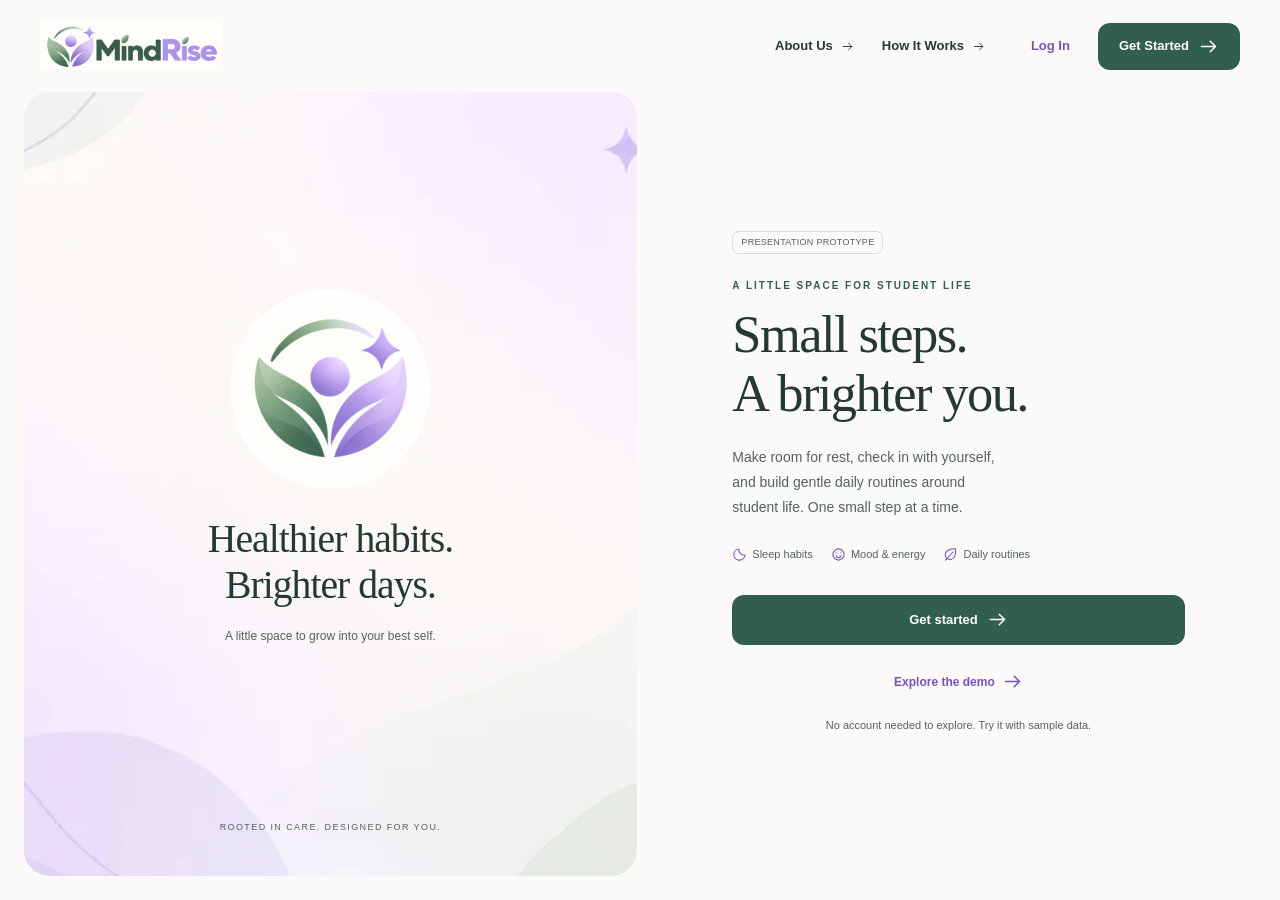
==== commit a5a966f0: "Homepage first draft" ====
--- a/MindRise.html
+++ b/MindRise.html
@@ -27,6 +27,69 @@
 body[data-app-theme="gamer"]{--app-background:url("data:image/svg+xml,%3Csvg%20xmlns%3D%22http%3A%2F%2Fwww.w3.org%2F2000%2Fsvg%22%20viewBox%3D%220%200%20420%20300%22%3E%3Cg%20fill%3D%22none%22%20stroke%3D%22%238eabda%22%20opacity%3D%22.19%22%3E%3Cpath%20d%3D%22M0%2040h420M0%2080h420M0%20120h420M0%20160h420M0%20200h420M0%20240h420M0%20280h420M40%200v300M80%200v300M120%200v300M160%200v300M200%200v300M240%200v300M280%200v300M320%200v300M360%200v300M400%200v300%22%2F%3E%3C%2Fg%3E%3Cg%20fill%3D%22none%22%20stroke%3D%22%23b3f4ad%22%20stroke-width%3D%223%22%20opacity%3D%22.6%22%3E%3Cpath%20d%3D%22M266%2070q-16-8-23%2013l-13%2040q-5%2022%2012%2016l23-21h48l23%2021q17%206%2012-16l-13-40q-7-21-23-13Z%22%2F%3E%3Cpath%20d%3D%22M261%2087v23m-11-12h22%22%2F%3E%3Ccircle%20cx%3D%22315%22%20cy%3D%2289%22%20r%3D%223%22%2F%3E%3Ccircle%20cx%3D%22326%22%20cy%3D%22102%22%20r%3D%223%22%2F%3E%3Cpath%20d%3D%22M15%20245h65l18-18h52M45%20255h35m35-28h24%22%20stroke%3D%22%23d5b1ff%22%2F%3E%3Cpath%20d%3D%22M364%20188v12m-6-6h12%22%2F%3E%3C%2Fg%3E%3C%2Fsvg%3E") right top / 560px auto fixed,radial-gradient(ellipse at 80% 0%,#49386677,transparent 60%),#121522}body[data-app-theme="gamer"] .sidebar{background:url("data:image/svg+xml,%3Csvg%20xmlns%3D%22http%3A%2F%2Fwww.w3.org%2F2000%2Fsvg%22%20viewBox%3D%220%200%20420%20300%22%3E%3Cg%20fill%3D%22none%22%20stroke%3D%22%238eabda%22%20opacity%3D%22.19%22%3E%3Cpath%20d%3D%22M0%2040h420M0%2080h420M0%20120h420M0%20160h420M0%20200h420M0%20240h420M0%20280h420M40%200v300M80%200v300M120%200v300M160%200v300M200%200v300M240%200v300M280%200v300M320%200v300M360%200v300M400%200v300%22%2F%3E%3C%2Fg%3E%3Cg%20fill%3D%22none%22%20stroke%3D%22%23b3f4ad%22%20stroke-width%3D%223%22%20opacity%3D%22.6%22%3E%3Cpath%20d%3D%22M266%2070q-16-8-23%2013l-13%2040q-5%2022%2012%2016l23-21h48l23%2021q17%206%2012-16l-13-40q-7-21-23-13Z%22%2F%3E%3Cpath%20d%3D%22M261%2087v23m-11-12h22%22%2F%3E%3Ccircle%20cx%3D%22315%22%20cy%3D%2289%22%20r%3D%223%22%2F%3E%3Ccircle%20cx%3D%22326%22%20cy%3D%22102%22%20r%3D%223%22%2F%3E%3Cpath%20d%3D%22M15%20245h65l18-18h52M45%20255h35m35-28h24%22%20stroke%3D%22%23d5b1ff%22%2F%3E%3Cpath%20d%3D%22M364%20188v12m-6-6h12%22%2F%3E%3C%2Fg%3E%3C%2Fsvg%3E") center bottom / 330px auto no-repeat,#192132;border-right:1px solid #6d769e}body[data-app-theme="gamer"] .hero,body[data-app-theme="gamer"] .reward-banner,body[data-app-theme="gamer"] .landing-art{background:url("data:image/svg+xml,%3Csvg%20xmlns%3D%22http%3A%2F%2Fwww.w3.org%2F2000%2Fsvg%22%20viewBox%3D%220%200%20420%20300%22%3E%3Cg%20fill%3D%22none%22%20stroke%3D%22%238eabda%22%20opacity%3D%22.19%22%3E%3Cpath%20d%3D%22M0%2040h420M0%2080h420M0%20120h420M0%20160h420M0%20200h420M0%20240h420M0%20280h420M40%200v300M80%200v300M120%200v300M160%200v300M200%200v300M240%200v300M280%200v300M320%200v300M360%200v300M400%200v300%22%2F%3E%3C%2Fg%3E%3Cg%20fill%3D%22none%22%20stroke%3D%22%23b3f4ad%22%20stroke-width%3D%223%22%20opacity%3D%22.6%22%3E%3Cpath%20d%3D%22M266%2070q-16-8-23%2013l-13%2040q-5%2022%2012%2016l23-21h48l23%2021q17%206%2012-16l-13-40q-7-21-23-13Z%22%2F%3E%3Cpath%20d%3D%22M261%2087v23m-11-12h22%22%2F%3E%3Ccircle%20cx%3D%22315%22%20cy%3D%2289%22%20r%3D%223%22%2F%3E%3Ccircle%20cx%3D%22326%22%20cy%3D%22102%22%20r%3D%223%22%2F%3E%3Cpath%20d%3D%22M15%20245h65l18-18h52M45%20255h35m35-28h24%22%20stroke%3D%22%23d5b1ff%22%2F%3E%3Cpath%20d%3D%22M364%20188v12m-6-6h12%22%2F%3E%3C%2Fg%3E%3C%2Fsvg%3E") right center / auto 100% no-repeat,linear-gradient(115deg,#26364a,#352946)}body[data-app-theme="gamer"] .card{border-color:#485574;box-shadow:0 5px 24px #00000029,inset 0 2px #b8a0f323}body[data-app-theme="gamer"] .nav button.active{border-radius:6px;box-shadow:inset 3px 0 #abf49f,inset 0 0 0 1px #756195}body[data-app-theme="gamer"] .topbar{background:linear-gradient(90deg,#202b3b,#30253e);border-bottom:1px solid #647554}body[data-app-theme="gamer"] .btn:not(.secondary):not(.soft){background:linear-gradient(110deg,#abf49f,#8cdec3);box-shadow:0 0 15px #a6ef9a20}body[data-app-theme="gamer"] .progress i{background:linear-gradient(90deg,#a2e1b1,#cbb1ff)}
 body[data-app-theme="floral"]{--app-background:url("data:image/svg+xml,%3Csvg%20xmlns%3D%22http%3A%2F%2Fwww.w3.org%2F2000%2Fsvg%22%20viewBox%3D%220%200%20420%20300%22%3E%3Cg%20fill%3D%22none%22%20stroke%3D%22%2364815d%22%20stroke-width%3D%222%22%20opacity%3D%22.38%22%3E%3Cpath%20d%3D%22M18%20300Q108%20150%2072%2015M320%20300Q275%20185%20371%2095%22%2F%3E%3Cpath%20d%3D%22M64%20184q-59-33-43-64%2049%205%2043%2064m3-35q57-17%2042-58-39%209-42%2058M72%2090q-42-22-35-48%2039%203%2035%2048m248%20134q-38-42-9-67%2033%2019%209%2067m5-38q54-2%2055-39-37-4-55%2039%22%20fill%3D%22%2387a279%22%20fill-opacity%3D%22.25%22%2F%3E%3C%2Fg%3E%3Cg%20fill%3D%22%23d795b0%22%20opacity%3D%22.48%22%3E%3Cellipse%20cx%3D%22335%22%20cy%3D%2261%22%20rx%3D%2213%22%20ry%3D%2223%22%2F%3E%3Cellipse%20cx%3D%22335%22%20cy%3D%2261%22%20rx%3D%2213%22%20ry%3D%2223%22%20transform%3D%22rotate(60%20335%2075)%22%2F%3E%3Cellipse%20cx%3D%22335%22%20cy%3D%2261%22%20rx%3D%2213%22%20ry%3D%2223%22%20transform%3D%22rotate(120%20335%2075)%22%2F%3E%3Cellipse%20cx%3D%22335%22%20cy%3D%2261%22%20rx%3D%2213%22%20ry%3D%2223%22%20transform%3D%22rotate(180%20335%2075)%22%2F%3E%3Cellipse%20cx%3D%22335%22%20cy%3D%2261%22%20rx%3D%2213%22%20ry%3D%2223%22%20transform%3D%22rotate(240%20335%2075)%22%2F%3E%3Cellipse%20cx%3D%22335%22%20cy%3D%2261%22%20rx%3D%2213%22%20ry%3D%2223%22%20transform%3D%22rotate(300%20335%2075)%22%2F%3E%3C%2Fg%3E%3Ccircle%20cx%3D%22335%22%20cy%3D%2275%22%20r%3D%228%22%20fill%3D%22%23d8b16e%22%20opacity%3D%22.7%22%2F%3E%3C%2Fsvg%3E") right top / 560px auto fixed,linear-gradient(125deg,#f0f4e8,#e3ecda)}body[data-app-theme="floral"] .sidebar{background:url("data:image/svg+xml,%3Csvg%20xmlns%3D%22http%3A%2F%2Fwww.w3.org%2F2000%2Fsvg%22%20viewBox%3D%220%200%20420%20300%22%3E%3Cg%20fill%3D%22none%22%20stroke%3D%22%2364815d%22%20stroke-width%3D%222%22%20opacity%3D%22.38%22%3E%3Cpath%20d%3D%22M18%20300Q108%20150%2072%2015M320%20300Q275%20185%20371%2095%22%2F%3E%3Cpath%20d%3D%22M64%20184q-59-33-43-64%2049%205%2043%2064m3-35q57-17%2042-58-39%209-42%2058M72%2090q-42-22-35-48%2039%203%2035%2048m248%20134q-38-42-9-67%2033%2019%209%2067m5-38q54-2%2055-39-37-4-55%2039%22%20fill%3D%22%2387a279%22%20fill-opacity%3D%22.25%22%2F%3E%3C%2Fg%3E%3Cg%20fill%3D%22%23d795b0%22%20opacity%3D%22.48%22%3E%3Cellipse%20cx%3D%22335%22%20cy%3D%2261%22%20rx%3D%2213%22%20ry%3D%2223%22%2F%3E%3Cellipse%20cx%3D%22335%22%20cy%3D%2261%22%20rx%3D%2213%22%20ry%3D%2223%22%20transform%3D%22rotate(60%20335%2075)%22%2F%3E%3Cellipse%20cx%3D%22335%22%20cy%3D%2261%22%20rx%3D%2213%22%20ry%3D%2223%22%20transform%3D%22rotate(120%20335%2075)%22%2F%3E%3Cellipse%20cx%3D%22335%22%20cy%3D%2261%22%20rx%3D%2213%22%20ry%3D%2223%22%20transform%3D%22rotate(180%20335%2075)%22%2F%3E%3Cellipse%20cx%3D%22335%22%20cy%3D%2261%22%20rx%3D%2213%22%20ry%3D%2223%22%20transform%3D%22rotate(240%20335%2075)%22%2F%3E%3Cellipse%20cx%3D%22335%22%20cy%3D%2261%22%20rx%3D%2213%22%20ry%3D%2223%22%20transform%3D%22rotate(300%20335%2075)%22%2F%3E%3C%2Fg%3E%3Ccircle%20cx%3D%22335%22%20cy%3D%2275%22%20r%3D%228%22%20fill%3D%22%23d8b16e%22%20opacity%3D%22.7%22%2F%3E%3C%2Fsvg%3E") center bottom / 340px auto no-repeat,linear-gradient(160deg,#e4ecd9,#d0dfc5)}body[data-app-theme="floral"] .hero,body[data-app-theme="floral"] .reward-banner,body[data-app-theme="floral"] .landing-art{background:url("data:image/svg+xml,%3Csvg%20xmlns%3D%22http%3A%2F%2Fwww.w3.org%2F2000%2Fsvg%22%20viewBox%3D%220%200%20420%20300%22%3E%3Cg%20fill%3D%22none%22%20stroke%3D%22%2364815d%22%20stroke-width%3D%222%22%20opacity%3D%22.38%22%3E%3Cpath%20d%3D%22M18%20300Q108%20150%2072%2015M320%20300Q275%20185%20371%2095%22%2F%3E%3Cpath%20d%3D%22M64%20184q-59-33-43-64%2049%205%2043%2064m3-35q57-17%2042-58-39%209-42%2058M72%2090q-42-22-35-48%2039%203%2035%2048m248%20134q-38-42-9-67%2033%2019%209%2067m5-38q54-2%2055-39-37-4-55%2039%22%20fill%3D%22%2387a279%22%20fill-opacity%3D%22.25%22%2F%3E%3C%2Fg%3E%3Cg%20fill%3D%22%23d795b0%22%20opacity%3D%22.48%22%3E%3Cellipse%20cx%3D%22335%22%20cy%3D%2261%22%20rx%3D%2213%22%20ry%3D%2223%22%2F%3E%3Cellipse%20cx%3D%22335%22%20cy%3D%2261%22%20rx%3D%2213%22%20ry%3D%2223%22%20transform%3D%22rotate(60%20335%2075)%22%2F%3E%3Cellipse%20cx%3D%22335%22%20cy%3D%2261%22%20rx%3D%2213%22%20ry%3D%2223%22%20transform%3D%22rotate(120%20335%2075)%22%2F%3E%3Cellipse%20cx%3D%22335%22%20cy%3D%2261%22%20rx%3D%2213%22%20ry%3D%2223%22%20transform%3D%22rotate(180%20335%2075)%22%2F%3E%3Cellipse%20cx%3D%22335%22%20cy%3D%2261%22%20rx%3D%2213%22%20ry%3D%2223%22%20transform%3D%22rotate(240%20335%2075)%22%2F%3E%3Cellipse%20cx%3D%22335%22%20cy%3D%2261%22%20rx%3D%2213%22%20ry%3D%2223%22%20transform%3D%22rotate(300%20335%2075)%22%2F%3E%3C%2Fg%3E%3Ccircle%20cx%3D%22335%22%20cy%3D%2275%22%20r%3D%228%22%20fill%3D%22%23d8b16e%22%20opacity%3D%22.7%22%2F%3E%3C%2Fsvg%3E") right center / auto 100% no-repeat,linear-gradient(115deg,#e3ecd9,#f2e1e8)}body[data-app-theme="floral"] .card{border-color:#c8d4bd;box-shadow:0 8px 28px #465c3710,inset 0 1px #ffffff}body[data-app-theme="floral"] .topbar{background:linear-gradient(90deg,#eff4e5,#f6e7ed)}body[data-app-theme="floral"] .nav button.active{box-shadow:inset 3px 0 #a66c87}
 body[data-app-theme] .theme-btn[data-theme="ocean"] .theme-preview{background:url("data:image/svg+xml,%3Csvg%20xmlns%3D%22http%3A%2F%2Fwww.w3.org%2F2000%2Fsvg%22%20viewBox%3D%220%200%20420%20300%22%3E%3Cg%20fill%3D%22none%22%20stroke%3D%22%234f9ca6%22%20stroke-width%3D%222%22%20opacity%3D%22.32%22%3E%3Ccircle%20cx%3D%22300%22%20cy%3D%2252%22%20r%3D%2228%22%2F%3E%3Ccircle%20cx%3D%22359%22%20cy%3D%22117%22%20r%3D%2216%22%2F%3E%3Ccircle%20cx%3D%22278%22%20cy%3D%22143%22%20r%3D%229%22%2F%3E%3Cpath%20d%3D%22M0%20226q70-40%20140%200t140%200%20140%200M0%20246q70-40%20140%200t140%200%20140%200M40%20300q42-70%204-123m14%20123q-25-42%2018-82M365%20300q-42-64-8-104%22%2F%3E%3C%2Fg%3E%3Cpath%20d%3D%22M345%20275q-70-15-40-75%2042%2014%2040%2075m-5-8q65-10%2048-65-40%2017-48%2065%22%20fill%3D%22%2375b8ae%22%20opacity%3D%22.22%22%2F%3E%3C%2Fsvg%3E") center / cover,#cee9ed}body[data-app-theme] .theme-btn[data-theme="gamer"] .theme-preview{background:url("data:image/svg+xml,%3Csvg%20xmlns%3D%22http%3A%2F%2Fwww.w3.org%2F2000%2Fsvg%22%20viewBox%3D%220%200%20420%20300%22%3E%3Cg%20fill%3D%22none%22%20stroke%3D%22%238eabda%22%20opacity%3D%22.19%22%3E%3Cpath%20d%3D%22M0%2040h420M0%2080h420M0%20120h420M0%20160h420M0%20200h420M0%20240h420M0%20280h420M40%200v300M80%200v300M120%200v300M160%200v300M200%200v300M240%200v300M280%200v300M320%200v300M360%200v300M400%200v300%22%2F%3E%3C%2Fg%3E%3Cg%20fill%3D%22none%22%20stroke%3D%22%23b3f4ad%22%20stroke-width%3D%223%22%20opacity%3D%22.6%22%3E%3Cpath%20d%3D%22M266%2070q-16-8-23%2013l-13%2040q-5%2022%2012%2016l23-21h48l23%2021q17%206%2012-16l-13-40q-7-21-23-13Z%22%2F%3E%3Cpath%20d%3D%22M261%2087v23m-11-12h22%22%2F%3E%3Ccircle%20cx%3D%22315%22%20cy%3D%2289%22%20r%3D%223%22%2F%3E%3Ccircle%20cx%3D%22326%22%20cy%3D%22102%22%20r%3D%223%22%2F%3E%3Cpath%20d%3D%22M15%20245h65l18-18h52M45%20255h35m35-28h24%22%20stroke%3D%22%23d5b1ff%22%2F%3E%3Cpath%20d%3D%22M364%20188v12m-6-6h12%22%2F%3E%3C%2Fg%3E%3C%2Fsvg%3E") center / cover,#202638}body[data-app-theme] .theme-btn[data-theme="floral"] .theme-preview{background:url("data:image/svg+xml,%3Csvg%20xmlns%3D%22http%3A%2F%2Fwww.w3.org%2F2000%2Fsvg%22%20viewBox%3D%220%200%20420%20300%22%3E%3Cg%20fill%3D%22none%22%20stroke%3D%22%2364815d%22%20stroke-width%3D%222%22%20opacity%3D%22.38%22%3E%3Cpath%20d%3D%22M18%20300Q108%20150%2072%2015M320%20300Q275%20185%20371%2095%22%2F%3E%3Cpath%20d%3D%22M64%20184q-59-33-43-64%2049%205%2043%2064m3-35q57-17%2042-58-39%209-42%2058M72%2090q-42-22-35-48%2039%203%2035%2048m248%20134q-38-42-9-67%2033%2019%209%2067m5-38q54-2%2055-39-37-4-55%2039%22%20fill%3D%22%2387a279%22%20fill-opacity%3D%22.25%22%2F%3E%3C%2Fg%3E%3Cg%20fill%3D%22%23d795b0%22%20opacity%3D%22.48%22%3E%3Cellipse%20cx%3D%22335%22%20cy%3D%2261%22%20rx%3D%2213%22%20ry%3D%2223%22%2F%3E%3Cellipse%20cx%3D%22335%22%20cy%3D%2261%22%20rx%3D%2213%22%20ry%3D%2223%22%20transform%3D%22rotate(60%20335%2075)%22%2F%3E%3Cellipse%20cx%3D%22335%22%20cy%3D%2261%22%20rx%3D%2213%22%20ry%3D%2223%22%20transform%3D%22rotate(120%20335%2075)%22%2F%3E%3Cellipse%20cx%3D%22335%22%20cy%3D%2261%22%20rx%3D%2213%22%20ry%3D%2223%22%20transform%3D%22rotate(180%20335%2075)%22%2F%3E%3Cellipse%20cx%3D%22335%22%20cy%3D%2261%22%20rx%3D%2213%22%20ry%3D%2223%22%20transform%3D%22rotate(240%20335%2075)%22%2F%3E%3Cellipse%20cx%3D%22335%22%20cy%3D%2261%22%20rx%3D%2213%22%20ry%3D%2223%22%20transform%3D%22rotate(300%20335%2075)%22%2F%3E%3C%2Fg%3E%3Ccircle%20cx%3D%22335%22%20cy%3D%2275%22%20r%3D%228%22%20fill%3D%22%23d8b16e%22%20opacity%3D%22.7%22%2F%3E%3C%2Fsvg%3E") center / cover,#e1ead8}
+
+/* Public homepage: keep its brand palette independent of saved demo themes. */
+.homepage{--green:#315e4d;--purple:#7952b5;--sage:#e4eee5;--pale:#eee5fc;--bg:#fbfaf8;--surface:#fffefd;--ink:#243932;--muted:#55635b;--line:#d5dfd4;--button-ink:#fff;color:var(--ink);background:var(--bg);min-height:100svh;color-scheme:light}
+.homepage ::selection{background:var(--pale);color:var(--ink)}
+.home-header{padding:0 40px;background:var(--bg)}
+.home-nav{max-width:1440px;margin:auto;min-height:92px;display:flex;align-items:center;justify-content:space-between;gap:24px}
+.home-logo{display:flex;align-items:center;flex-shrink:0;border-radius:8px}
+.home-logo img{width:182px;height:auto;display:block}
+.home-links{display:flex;align-items:center;gap:28px}
+.home-link{display:inline-flex;align-items:center;gap:8px;min-height:44px;padding:8px 0;background:none;border:0;font-size:13px;font-weight:550;color:var(--ink)}
+.home-link:hover,.home-link[aria-expanded=true]{color:var(--purple)}
+.home-link[aria-expanded=true]{text-decoration:underline;text-underline-offset:7px}
+.home-link .icon{width:13px;height:13px;transition:transform 300ms ease-in-out}
+.home-link[aria-expanded=true] .icon{transform:rotate(90deg)}
+.home-links .home-login{color:var(--purple);margin-left:18px}
+.home-menu{display:none}
+.home-panel{height:0;opacity:0;overflow:hidden;visibility:hidden;transition:height 300ms ease-in-out,opacity 300ms ease-in-out,visibility 0s linear 300ms}
+.home-panel.is-open{opacity:1;visibility:visible;transition:height 300ms ease-in-out,opacity 300ms ease-in-out,visibility 0s}
+.home-panel-inner{max-width:1360px;margin:0 auto;padding:34px 24px 40px;border-top:1px solid var(--line)}
+.home-panel-head{display:flex;align-items:flex-start;justify-content:space-between;gap:20px;margin-bottom:28px}
+.home-panel h2{font-family:Georgia,serif;font-size:clamp(28px,3vw,38px);font-weight:400;line-height:1.2;letter-spacing:-.025em;text-wrap:balance}
+.home-panel p{color:var(--muted);line-height:1.8;max-width:68ch}
+.home-panel-head p{margin-top:12px}
+.home-close{border:1px solid var(--line);background:var(--surface);border-radius:50%;width:44px;height:44px;flex-shrink:0;display:grid;place-items:center}
+.home-about-grid{display:grid;grid-template-columns:1fr 1fr;gap:64px}
+.home-about-grid h3{font-size:16px;margin-bottom:12px}
+.home-story{font-family:Georgia,serif;font-size:22px;line-height:1.6!important;color:var(--green)!important}
+.home-about-grid .home-purpose{margin-top:18px;font-size:13px}
+.home-team{list-style:none;margin:0;padding:0;display:grid;grid-template-columns:1fr 1fr;gap:16px 24px;font-size:13px}
+.home-team li{padding-top:12px;border-top:1px solid var(--line)}
+.home-team small{display:block;color:var(--muted);font-size:11px;margin-top:4px}
+.home-guide{display:grid;grid-template-columns:repeat(3,minmax(0,1fr));gap:28px 36px}
+.home-guide article{border-top:1px solid var(--line);padding-top:18px}
+.home-guide h3{margin-bottom:8px;font-size:16px;color:var(--green)}
+.home-guide p{font-size:13px}
+.home-rules{margin-top:26px;border-top:1px solid var(--line);border-bottom:1px solid var(--line);padding:8px 0}
+.home-rules summary{min-height:44px;padding:12px 0;cursor:pointer;font-weight:600;font-size:13px;color:var(--purple)}
+.home-rules summary:focus-visible{outline:3px solid var(--purple);outline-offset:4px}
+.home-rules ul{padding-left:20px;margin:10px 0 18px;max-width:90ch;color:var(--muted);font-size:13px;line-height:1.8}
+.home-storage{font-size:12px;margin-top:22px;max-width:100ch!important}
+.homepage .landing{min-height:calc(100svh - 92px);max-width:1520px;margin:auto;padding:0 24px 24px;gap:24px;background:var(--bg)}
+body[data-app-theme] .homepage .landing-art{background:var(--surface) url('assets/homepage-background.webp') center/cover}
+body[data-app-theme] .homepage .btn:not(.secondary):not(.soft){background:var(--green);color:var(--button-ink);box-shadow:none}
+.homepage .landing-art{min-height:calc(100svh - 116px);padding:42px;display:flex;justify-content:center}
+.homepage .landing-art:before{display:none}
+.homepage .landing-center{margin:auto 0}
+.home-emblem{display:block;width:clamp(130px,16vw,200px);height:auto;aspect-ratio:1;object-fit:contain;max-width:100%;margin:0 auto 28px;border-radius:50%;padding:20px;background:var(--surface)}
+.homepage .landing-center h2{font-size:clamp(30px,3.1vw,46px);letter-spacing:-.025em}
+.homepage .landing-center p,.homepage .art-footer{color:var(--muted)}
+.homepage .landing-content{padding:72px 12% 48px}
+.homepage .landing-content h1{font-family:Georgia,serif;font-weight:400;font-size:clamp(40px,4.1vw,60px);letter-spacing:-.03em;text-wrap:balance;margin:12px 0 22px}
+.homepage .landing-content>p{color:var(--muted);max-width:36ch}
+.homepage .landing-content .prototype{position:static;align-self:flex-start;margin-bottom:24px;color:var(--muted);border-color:var(--line);font-size:9px}
+.homepage .landing-features{gap:8px 18px;flex-wrap:wrap;margin:0 0 26px;color:var(--muted);font-size:11px}
+.homepage .landing-actions .btn{min-height:50px}
+.homepage .landing-actions .text-btn{min-height:44px;color:var(--purple)}
+.homepage .landing-content .demo-note{color:var(--muted);font-size:11px;margin-top:12px;max-width:none}
+.homepage .art-footer{text-align:center;font-size:9px;letter-spacing:1.4px}
+@media(min-width:741px) and (max-width:1000px){.home-header{padding:0 24px}.home-links{gap:18px}.home-links .home-login{margin-left:0}.home-logo img{width:148px}.homepage .landing-content{padding:48px 8%}.home-guide{grid-template-columns:1fr 1fr}.home-about-grid{gap:32px}.home-team{grid-template-columns:1fr}}
+@media(max-width:740px){.home-header{padding:0 20px}.home-nav{min-height:76px;flex-wrap:wrap;gap:0}.home-logo img{width:151px}.home-menu{display:inline-flex;align-items:center;gap:9px;min-height:44px;padding:8px 0 8px 14px;border:0;background:none;color:var(--green);font-size:13px}.home-menu .icon{width:18px}.home-links{display:none;flex-basis:100%;align-items:stretch;gap:4px;padding:4px 0 18px}.home-links.is-open{display:flex;flex-direction:column}.home-links .home-link{justify-content:space-between;padding:10px 4px}.home-links .home-login{margin-left:0}.home-links .btn{margin-top:6px}.home-panel-inner{padding:24px 0 30px}.home-panel-head{gap:14px;margin-bottom:24px}.home-panel h2{font-size:29px}.home-panel-head p{font-size:13px}.home-about-grid{grid-template-columns:1fr;gap:28px}.home-story{font-size:20px}.home-team{gap:16px}.home-guide{grid-template-columns:1fr;gap:22px}.homepage .landing{padding:0 12px 24px;gap:0;min-height:calc(100svh - 76px)}.homepage .landing-art{min-height:240px;height:240px;padding:20px;border-radius:22px}.homepage .landing-center h2{font-size:28px}.homepage .landing-center h2 br{display:block}.home-emblem{width:96px;margin-bottom:14px}.homepage .landing-content{min-height:0;padding:30px 18px 16px}.homepage .landing-content .prototype{margin-bottom:12px;font-size:8px}.homepage .landing-content h1{font-size:40px;line-height:1.1;margin:0 0 16px}.homepage .landing-content>p{font-size:13px;max-width:40ch;margin-bottom:20px}.homepage .landing-features{margin-bottom:20px;font-size:10px;gap:12px}.homepage .landing-content .demo-note{margin-top:8px;font-size:10px}.homepage .landing-actions{margin-top:0;gap:6px}}
+@media(prefers-reduced-motion:reduce){.homepage .home-panel,.homepage .home-link .icon,.homepage .btn{transition:none}.homepage .btn:hover{transform:none}}
+body.calm .homepage .home-panel,body.calm .homepage .home-link .icon{transition:none}
+
 </style>
 </head>
 <body>
@@ -73,8 +136,78 @@
 function go(next){page=next;if(next==='mood'){const m=state.moods.find(m=>m.date===dateKey());moodChoice=m?.mood??3;energyChoice=m?.energy??4}render();window.scrollTo(0,0);const title=$('h1');if(title){title.setAttribute('tabindex','-1');title.focus({preventScroll:true});title.style.outline='none'}}
 function navigation(bottom=false){const active=['sleep','mood'].includes(page)?'track':page;return `<nav class="${bottom?'bottom-nav':'nav'}" aria-label="${bottom?'Mobile navigation':'Main navigation'}">${navs.map(([id,ic,label])=>`<button data-go="${id==='track'?'sleep':id}" class="${active===id?'active':''}" ${active===id?'aria-current="page"':''} aria-label="${label}">${icon(ic)}<span>${label}</span></button>`).join('')}</nav>`}
 function header(title,sub,action=''){return `<div class="page-head"><div><h1>${title}</h1><p>${sub}</p></div>${action||`<div class="date-label">${icon('calendar')}${prettyDate(dateKey(),{weekday:'short',month:'short',day:'numeric',year:'numeric'})}</div>`}</div>`}
-function render(){ensureGarden();applyTheme();const app=$('#app');if(page==='welcome'||page==='auth'){app.innerHTML=landing();return}const labels={home:'Overview',garden:'My Garden',sleep:'Sleep tracker',mood:'Mood & energy',tasks:'My tasks',rewards:'Rewards & themes',profile:'Profile & settings'};app.innerHTML=`<div class="shell"><aside class="sidebar">${brand()}<div class="side-caption">GROW AT YOUR OWN PACE</div><div class="nav-label">YOUR SPACE</div>${navigation()}<div class="sidebar-bottom"><div class="side-note">${icon('leaf')}<p>A little better,<br>every day.</p><span class="small muted">Your pace. Your progress.</span></div><button class="side-user" data-go="profile"><span class="avatar">${initials()}</span><span><strong>${esc(state.name)}</strong><small>My wellness space</small></span>${icon('arrow')}</button></div></aside><div class="workspace"><header class="topbar"><div class="breadcrumb">Your space <span>/</span> <b>${labels[page]}</b></div><div class="top-actions"><span class="demo-tag">PROTOTYPE</span><button class="icon-btn" data-action="notifications" aria-label="View notifications">${icon('bell')}</button><button class="avatar" data-go="profile" aria-label="Open profile" style="border:0">${initials()}</button></div></header><main class="main fade">${({home:home,garden:garden,sleep:sleep,mood:mood,tasks:tasks,rewards:rewards,profile:profile}[page]||home)()}<div class="bottom-note">${icon('leaf')} A little care for yourself goes a long way.</div></main></div>${navigation(true)}</div>`;gardenCelebrate()}
-function landing(){return `<main class="landing"><section class="landing-art">${brand()}<div class="landing-center"><div class="emblem">${mark()}</div><h2>Healthier habits.<br> Brighter days.</h2><p>A little space to grow into your best self.</p></div>${plant()}${plant().replace('class="plants"','class="plants other"')}<div class="art-footer">Rooted in care. Designed for you.</div></section><section class="landing-content ${page==='auth'?'auth':''}"><span class="demo-tag prototype">PRESENTATION PROTOTYPE</span>${page==='welcome'?`<span class="eyebrow">WELCOME TO YOUR WELLNESS SPACE</span><h1>Small steps.<br>A brighter you.</h1><p>Find your balance, build gentle habits, and make room for what matters. One day at a time.</p><div class="landing-features"><span>${icon('moon')} Rest better</span><span>${icon('smile')} Feel balanced</span><span>${icon('leaf')} Grow daily</span></div><div class="landing-actions"><button class="btn full" data-action="start">Get started ${icon('right')}</button><button class="btn secondary full" data-action="login">Log in</button><button class="text-btn" style="justify-content:center;margin-top:4px" data-action="demo">Explore the demo ${icon('right')}</button></div><p class="demo-note">No account needed. Explore with sample data.</p>`:`<button class="back-link" data-go="welcome">${icon('back')} Back</button><span class="eyebrow">${authMode==='signup'?'YOUR NEXT CHAPTER':'A LITTLE SPACE FOR YOU'}</span><h1>${authMode==='signup'?'Welcome to<br>MindRise.':'Welcome<br>back.'}</h1><p>${authMode==='signup'?'Let’s make this space yours.':'Step into your wellness space.'} This is a demo; no real account is created.</p><form id="auth-form">${authMode==='signup'?'<label class="field">Your name<input name="name" placeholder="What should we call you?" maxlength="40" autocomplete="given-name" required></label>':''}<label class="field">Email <span class="muted small">Optional for this demo</span><input name="email" type="email" placeholder="student@example.com" maxlength="100" autocomplete="email"></label><button class="btn full" type="submit">${authMode==='signup'?'Create demo profile':'Continue to demo'} ${icon('right')}</button></form><div class="auth-switch">${authMode==='signup'?'Already exploring?':'New to MindRise?'} <button class="text-btn" data-action="${authMode==='signup'?'login':'start'}">${authMode==='signup'?'Log in':'Get started'}</button></div><p class="demo-note">Profile details stay in this browser. No password required.</p>`}</section></main>`}
+function render(){ensureGarden();applyTheme();const app=$('#app');if(page==='welcome'||page==='auth'){app.innerHTML=landing();if(page==='welcome')bindHomepage();return}const labels={home:'Overview',garden:'My Garden',sleep:'Sleep tracker',mood:'Mood & energy',tasks:'My tasks',rewards:'Rewards & themes',profile:'Profile & settings'};app.innerHTML=`<div class="shell"><aside class="sidebar">${brand()}<div class="side-caption">GROW AT YOUR OWN PACE</div><div class="nav-label">YOUR SPACE</div>${navigation()}<div class="sidebar-bottom"><div class="side-note">${icon('leaf')}<p>A little better,<br>every day.</p><span class="small muted">Your pace. Your progress.</span></div><button class="side-user" data-go="profile"><span class="avatar">${initials()}</span><span><strong>${esc(state.name)}</strong><small>My wellness space</small></span>${icon('arrow')}</button></div></aside><div class="workspace"><header class="topbar"><div class="breadcrumb">Your space <span>/</span> <b>${labels[page]}</b></div><div class="top-actions"><span class="demo-tag">PROTOTYPE</span><button class="icon-btn" data-action="notifications" aria-label="View notifications">${icon('bell')}</button><button class="avatar" data-go="profile" aria-label="Open profile" style="border:0">${initials()}</button></div></header><main class="main fade">${({home:home,garden:garden,sleep:sleep,mood:mood,tasks:tasks,rewards:rewards,profile:profile}[page]||home)()}<div class="bottom-note">${icon('leaf')} A little care for yourself goes a long way.</div></main></div>${navigation(true)}</div>`;gardenCelebrate()}
+
+// Informational navigation belongs only to the public welcome screen.
+function homepageNav(){return `<header class="home-header"><nav class="home-nav" aria-label="Homepage"><a class="home-logo" href="#homepage-top" aria-label="MindRise home"><img src="assets/mindrise-logo.webp" alt="MindRise" width="560" height="150"></a><button class="home-menu" aria-expanded="false" aria-controls="home-links">Menu <svg class="icon" viewBox="0 0 24 24" aria-hidden="true"><path d="M4 8h16M4 16h16"/></svg></button><div class="home-links" id="home-links"><button class="home-link" data-home-panel="about" aria-expanded="false" aria-controls="home-about">About Us ${icon('right')}</button><button class="home-link" data-home-panel="how" aria-expanded="false" aria-controls="home-how">How It Works ${icon('right')}</button><button class="home-link home-login" data-action="login">Log In</button><button class="btn" data-action="start">Get Started ${icon('right')}</button></div></nav>
+<section class="home-panel" id="home-about" aria-labelledby="home-about-title" aria-hidden="true" inert><div class="home-panel-inner"><div class="home-panel-head"><div><h2 id="home-about-title">Made with student life in mind.</h2><p>Room for rest. Space to check in. A gentler rhythm for your day.</p></div><button class="home-close" data-home-close aria-label="Close About Us">${icon('close')}</button></div><div class="home-about-grid"><div><h3>A little about why</h3><p class="home-story">We’re building MindRise to make healthier routines feel more manageable for students—a little space to pause, plan, and grow alongside everyday student life.</p><p class="home-purpose">Created with FEU students in mind, MindRise brings sleep habits, mood and energy check-ins, and personal touches into one habit and wellness tool. Our goal is to support more manageable mornings and daily routines, especially around early classes.</p></div><div><h3>Meet Group Tree</h3><ul class="home-team"><li><span>Lasrec Dizon</span><small>Group leader</small></li><li>Cyron Sean Marc Familar</li><li>Louis Levi Mari Menor</li><li>Justine Lawrence Ng</li><li>Timothy James Oriola</li><li>Benedict Lachica</li></ul></div></div></div></section>
+<section class="home-panel" id="home-how" aria-labelledby="home-how-title" aria-hidden="true" inert><div class="home-panel-inner"><div class="home-panel-head"><div><h2 id="home-how-title">Small habits. Room to grow.</h2><p>Check in with your day, make a little plan, and give your garden a little care.</p></div><button class="home-close" data-home-close aria-label="Close How It Works">${icon('close')}</button></div><div class="home-guide">
+<article><h3>Your day, together</h3><p>Home brings your latest sleep, mood, energy, today’s tasks, activity streak, and growing plant into one view. Jump into a check-in or pick up where you left off.</p></article>
+<article><h3>Make room for rest</h3><p>Enter your bedtime and wake-up time manually. Review sleep duration and averages in week or month views, or add a wind-down task. Saving a date again updates that day’s log.</p></article>
+<article><h3>Notice how you feel</h3><p>Choose from five moods, rate your energy from 1 to 5, and add an optional journal note. Save or update today’s check-in and look back at your five most recent entries.</p></article>
+<article><h3>A plan at your pace</h3><p>Add, edit, complete, or delete tasks with a date, time, and Academic, Wellness, or Personal category. Switch between today and this week, and see today’s progress as you go.</p></article>
+<article><h3>Grow a little garden</h3><p>Plant an owned seed in the Nursery. A newly rewarded sleep log or completed task for today helps it grow once that day. After seven active days, your plant moves into your Garden. Missed days don’t reset its growth.</p></article>
+<article><h3>Celebrate showing up</h3><p>Sleep logs and today’s tasks can earn Mind Gems and XP, with bonuses for activity streaks. Mood check-ins count toward your streak, too. Rewards tracks Early Bird, Focus Pro, and Consistency milestones.</p></article>
+<article><h3>Make it feel like you</h3><p>Spend Mind Gems on seeds, pots, milestone tags, and backgrounds in the Shop. Customize growing and collected plants, choose a shared Garden backdrop, and select free or unlockable app themes separately.</p></article>
+<article><h3>Keep a piece of your progress</h3><p>Download a plant portrait or your whole Garden as a PNG. Use the device’s share menu when supported. Individual plant cards keep their own style; your Garden has its own shared backdrop.</p></article>
+<article><h3>Your space, your settings</h3><p>Edit your name, school, and optional email. Turn in-app task reminders on or off, enable Calm mode to reduce motion, or open the demo guide. Log out to return here, or reset the presentation to restore sample data.</p></article>
+</div><details class="home-rules"><summary>A closer look at rewards & garden growth</summary><ul><li>A newly rewarded sleep date earns 50 Mind Gems and 50 XP; a newly completed task dated today earns 20 of each. Each sleep date and task earns only once. Existing sample history earns no retroactive rewards.</li><li>Activity streaks apply a 1× multiplier for days 1–2, 1.25× for days 3–6, and 1.5× from day 7. Rewards round to the nearest whole number. Mood check-ins record activity but do not directly award Gems, XP, or plant growth.</li><li>Plant a seed before your next rewarded action. One plant grows at a time, at most once per calendar day. Its XP accumulates separately; seven active growth days bring it to Max Level and save it in your Garden.</li><li>Seeds are consumed when planted. Purchased pots, tags, backgrounds, and app themes stay unlocked in your browser’s saved demo. You can start another plant after the current one matures.</li><li>Early Bird recognizes a sleep log; Focus Pro recognizes three completed tasks today; Consistency recognizes a five-day activity streak.</li></ul></details><p class="home-storage"><strong>A note about this demo:</strong> Get started and Log In open demo profiles, not real accounts. Sample history is included. Progress stays in this browser when storage is available; otherwise it lasts for the session. There is no cloud sync, automatic health tracking, or push notification service. Clearing browser data removes saved progress.</p></div></section></header>`}
+function homepageArt(){return `<div class="landing-center"><img class="home-emblem" src="assets/mindrise-emblem.webp" alt="" width="400" height="362" fetchpriority="high"><h2>Healthier habits.<br>Brighter days.</h2><p>A little space to grow into your best self.</p></div><div class="art-footer">Rooted in care. Designed for you.</div>`}
+function bindHomepage(){
+ const root=$('.homepage');if(!root)return;
+ const menu=root.querySelector('.home-menu'),links=root.querySelector('.home-links');
+ const toggles=[...root.querySelectorAll('[data-home-panel]')];
+ let current=null;
+ links.addEventListener('focusout',()=>{
+  if(!links.getClientRects().length&&menu.getClientRects().length)menu.focus({preventScroll:true});
+ });
+ const restoreToggle=toggle=>{(toggle.getClientRects().length?toggle:menu).focus({preventScroll:true})};
+ const setPanel=(id,restoreFocus=false)=>{
+  for(const toggle of toggles){
+   const panel=root.querySelector('#'+toggle.getAttribute('aria-controls'));
+   const open=toggle.dataset.homePanel===id;
+   // Snapshot the current height so reversals continue from the visible position.
+   panel.style.height=panel.getBoundingClientRect().height+'px';
+   void panel.offsetHeight;
+   if(!open&&panel.contains(document.activeElement))restoreToggle(toggle);
+   panel.inert=!open;panel.setAttribute('aria-hidden',String(!open));
+   panel.classList.toggle('is-open',open);toggle.setAttribute('aria-expanded',String(open));
+   panel.style.height=open?panel.firstElementChild.getBoundingClientRect().height+'px':'0px';
+   if(open&&getComputedStyle(panel).transitionDuration.split(',').every(t=>parseFloat(t)===0))panel.style.height='auto';
+  }
+  if(restoreFocus&&current)restoreToggle(toggles.find(t=>t.dataset.homePanel===current));
+  current=id;
+ };
+ const setMenu=open=>{if(!open&&menu.getClientRects().length&&links.contains(document.activeElement))menu.focus({preventScroll:true});links.classList.toggle('is-open',open);menu.setAttribute('aria-expanded',String(open))};
+ // Listen on the current screen, so navigating away also removes these handlers.
+ root.addEventListener('click',e=>{
+  const toggle=e.target.closest('[data-home-panel]');
+  if(toggle){setPanel(current===toggle.dataset.homePanel?null:toggle.dataset.homePanel);return}
+  if(e.target.closest('.home-menu')){const open=menu.getAttribute('aria-expanded')!=='true';if(!open)setPanel(null);setMenu(open);return}
+  if(e.target.closest('[data-home-close]')){setPanel(null,true);return}
+  if(e.target.closest('.home-logo')){setPanel(null);setMenu(false);root.querySelector('.home-logo').focus({preventScroll:true});return}
+  if(!e.target.closest('.home-panel')){setPanel(null);if(!e.target.closest('.home-nav'))setMenu(false)}
+ });
+ root.addEventListener('keydown',e=>{
+  if(e.key!=='Escape')return;
+  if(current){e.preventDefault();setPanel(null,true)}
+  else if(menu.getAttribute('aria-expanded')==='true'){e.preventDefault();setMenu(false);menu.focus()}
+ });
+ // After the transition, auto height accommodates details, zoom and wrapping.
+ root.querySelectorAll('.home-panel').forEach(panel=>panel.addEventListener('transitionend',e=>{
+  if(e.target===panel&&e.propertyName==='height'&&panel.classList.contains('is-open'))panel.style.height='auto';
+ }));
+ root.querySelectorAll('.home-panel').forEach(panel=>panel.addEventListener('transitioncancel',()=>{
+  if(panel.classList.contains('is-open')&&getComputedStyle(panel).transitionDuration.split(',').every(t=>parseFloat(t)===0))panel.style.height='auto';
+ }));
+ const layoutObserver=new ResizeObserver(()=>{
+  if(!root.isConnected){layoutObserver.disconnect();return}
+  if(menu.getClientRects().length&&!links.classList.contains('is-open')&&links.contains(document.activeElement))menu.focus({preventScroll:true});
+ });
+ layoutObserver.observe(root);
+}
+
+function landing(){return `${page==='welcome'?'<div class="homepage" id="homepage-top">'+homepageNav():''}<main class="landing"><section class="landing-art">${page==='welcome'?homepageArt():`${brand()}<div class="landing-center"><div class="emblem">${mark()}</div><h2>Healthier habits.<br> Brighter days.</h2><p>A little space to grow into your best self.</p></div>${plant()}${plant().replace('class="plants"','class="plants other"')}<div class="art-footer">Rooted in care. Designed for you.</div>`}</section><section class="landing-content ${page==='auth'?'auth':''}"><span class="demo-tag prototype">PRESENTATION PROTOTYPE</span>${page==='welcome'?`<span class="eyebrow">A LITTLE SPACE FOR STUDENT LIFE</span><h1>Small steps.<br>A brighter you.</h1><p>Make room for rest, check in with yourself, and build gentle daily routines around student life. One small step at a time.</p><div class="landing-features"><span>${icon('moon')} Sleep habits</span><span>${icon('smile')} Mood &amp; energy</span><span>${icon('leaf')} Daily routines</span></div><div class="landing-actions"><button class="btn full" data-action="start">Get started ${icon('right')}</button><button class="text-btn" style="justify-content:center;margin-top:4px" data-action="demo">Explore the demo ${icon('right')}</button></div><p class="demo-note">No account needed to explore. Try it with sample data.</p>`:`<button class="back-link" data-go="welcome">${icon('back')} Back to home</button><span class="eyebrow">${authMode==='signup'?'YOUR NEXT CHAPTER':'A LITTLE SPACE FOR YOU'}</span><h1>${authMode==='signup'?'Welcome to<br>MindRise.':'Welcome<br>back.'}</h1><p>${authMode==='signup'?'Let’s make this space yours.':'Step into your wellness space.'} This is a demo; no real account is created.</p><form id="auth-form">${authMode==='signup'?'<label class="field">Your name<input name="name" placeholder="What should we call you?" maxlength="40" autocomplete="given-name" required></label>':''}<label class="field">Email <span class="muted small">Optional for this demo</span><input name="email" type="email" placeholder="student@example.com" maxlength="100" autocomplete="email"></label><button class="btn full" type="submit">${authMode==='signup'?'Create demo profile':'Continue to demo'} ${icon('right')}</button></form><div class="auth-switch">${authMode==='signup'?'Already exploring?':'New to MindRise?'} <button class="text-btn" data-action="${authMode==='signup'?'login':'start'}">${authMode==='signup'?'Log in':'Get started'}</button></div><p class="demo-note">Profile details stay in this browser. No password required.</p>`}</section></main>${page==='welcome'?'</div>':''}`}
 function taskRows(items){return items.length?items.map(t=>`<div class="task-row ${t.done?'done':''}"><input class="task-check" type="checkbox" data-task="${esc(t.id)}" ${t.done?'checked':''} aria-label="Mark ${esc(t.title)} ${t.done?'incomplete':'complete'}"><div class="task-info"><div class="task-name">${esc(t.title)}</div><div class="task-time">${timeLabel(t.time)}${taskFilter==='week'&&page==='tasks'?' · '+prettyDate(t.date,{weekday:'short',month:'short',day:'numeric'}):''}</div></div>${page==='tasks'?`<span class="category">${esc(t.category)}</span>`:''}<button class="task-arrow" data-edit-task="${esc(t.id)}" aria-label="Edit ${esc(t.title)}">${icon('arrow')}</button></div>`).join(''):'<div class="empty">A little breathing room.<br>Add a task whenever you’re ready.</div>'}
 function home(){const sl=latestSleep(),m=latestMood(),tt=todayTasks(),done=tt.filter(t=>t.done).length;const first=esc(state.name.trim().split(/\s+/)[0]);const greeting=new Date().getHours()<12?'Good morning':new Date().getHours()<18?'Good afternoon':'Good evening';return `${header(`${greeting}, ${first}.`,'A fresh moment to take care of you.')}${gardenHome()}<div class="home-grid"><div><section class="hero"><div class="copy"><div class="eyebrow">YOUR DAILY DOSE OF BALANCE</div><h2>Small steps.<br>Brighter days.</h2><p>You don’t have to do it all. Just make a little room for yourself today.</p><span class="pill">${icon('leaf')} Let’s grow, gently.</span></div>${plant()}</section><div class="stats"><button class="stat" data-go="sleep"><div class="stat-top"><span class="stat-icon">${icon('moon')}</span><span>Sleep</span></div><strong>${sl?hours(sl.minutes):'Not logged'}</strong><div class="bottom"><small>${sl?'Last sleep logged':'Start a sleep log'}</small>${icon('arrow')}</div></button><button class="stat" data-go="mood"><div class="stat-top"><span class="stat-icon">${icon('smile')}</span><span>Mood</span></div><strong>${m?moodNames[m.mood]:'Check in'}</strong><div class="bottom"><small>${m?'Your latest check-in':'How do you feel?'}</small>${icon('arrow')}</div></button><button class="stat" data-go="mood"><div class="stat-top"><span class="stat-icon">${icon('bolt')}</span><span>Energy</span></div><strong>${m?(m.energy<=2?'Low':m.energy===3?'Balanced':'High'):'Check in'}</strong><div class="bottom"><small>${m?m.energy+' out of 5':'Take a moment'}</small>${icon('arrow')}</div></button></div><section class="card"><div class="row between"><h2>Today’s tasks</h2><button class="text-btn" data-go="tasks">View all ${icon('right')}</button></div><div class="row between" style="margin:14px 0 9px"><span class="small muted">Little things, meaningful progress.</span><span class="small" style="color:var(--purple)">${done}/${tt.length}</span></div><div class="progress"><i style="width:${tt.length?done/tt.length*100:0}%"></i></div><div class="task-list">${taskRows(tt)}</div><div class="section-footer"><span>${done===tt.length&&tt.length?'All done. Make time for a little rest.':'One thing at a time. You’ve got this.'}</span><button class="text-btn" data-action="add-task">${icon('plus')} Add task</button></div></section></div><div class="stack"><section class="card checkin"><span class="eyebrow" style="color:#9879b0">A MOMENT FOR YOU</span><h2>How are you,<br>really?</h2><p>Your feelings deserve a little space.<br>Let’s check in with yourself.</p><div class="faces-mini" aria-hidden="true">${faces.map(f=>`<span>${f}</span>`).join('')}</div><button class="btn full" data-go="mood">Log your mood ${icon('right')}</button></section><section class="card"><div class="row between"><h3>Keep your little spark</h3>${icon('star')}</div><div class="streak"><div class="streak-symbol">${icon('fire')}</div><div><strong>${streak()} days</strong><p class="small muted">of showing up for you</p></div></div><div class="days">${[-6,-5,-4,-3,-2,-1,0].map(n=>`<div class="day">${prettyDate(shift(n),{weekday:'short'}).slice(0,1)}<span class="${state.activity.includes(shift(n))?'hit':''}">${state.activity.includes(shift(n))?icon('check'):'·'}</span></div>`).join('')}</div><button class="text-btn" data-go="rewards" style="margin-top:16px">Your rewards ${icon('right')}</button></section><p class="quote">“Progress grows where<br>kindness begins.”</p></div></div><div class="small muted" style="font-size:9px;margin-top:18px">Demo starts with sample habits and history · ${storageOK?'Changes saved on this browser':'Changes available for this session'}</div>`}
 function trackTabs(){return `<div class="tabs tracker-tabs" aria-label="Track your well-being"><button data-go="sleep" class="${page==='sleep'?'active':''}">${icon('moon')} &nbsp; Sleep tracker</button><button data-go="mood" class="${page==='mood'?'active':''}">${icon('smile')} &nbsp; Mood & energy</button></div>`}
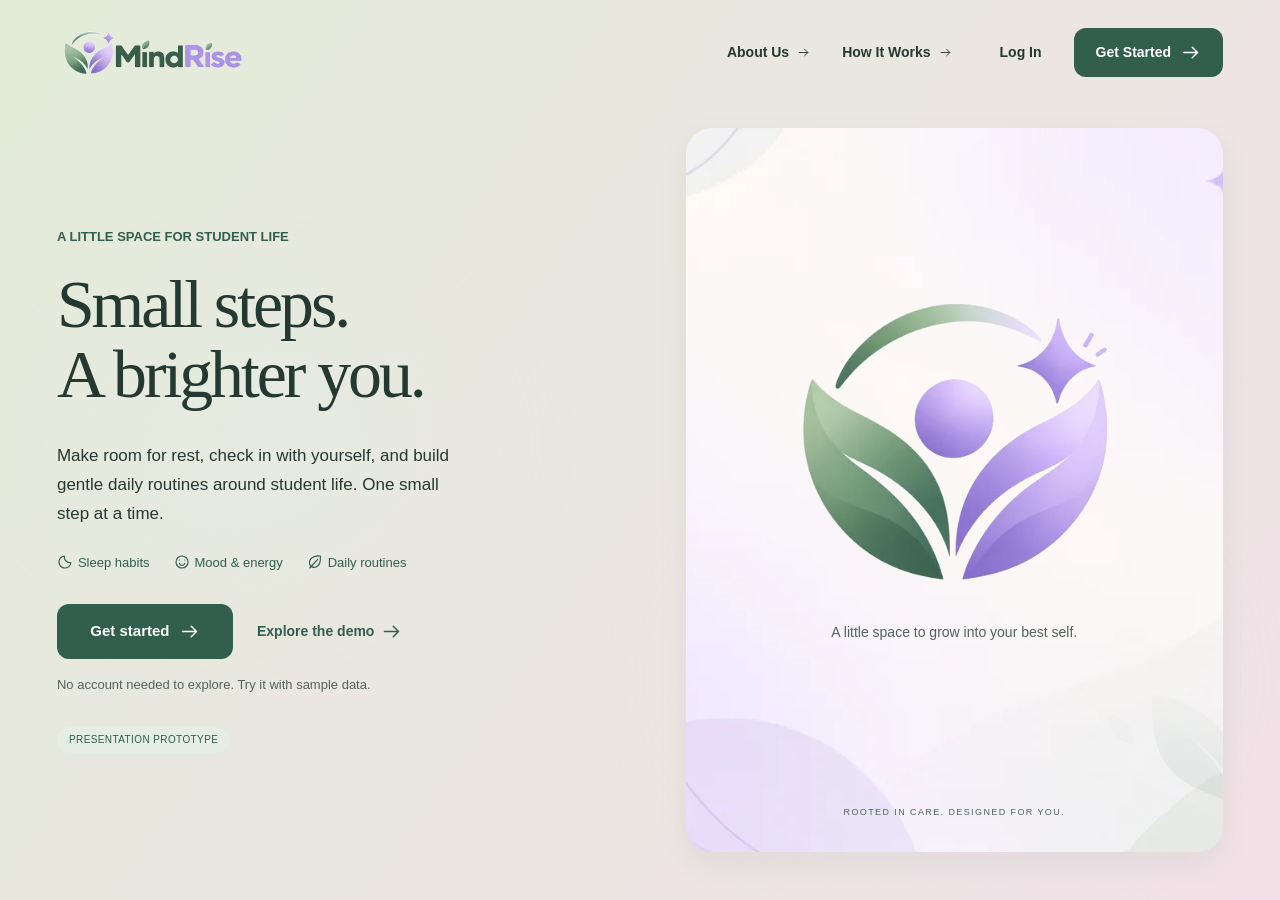
==== commit d40036b8: "update homepage UI v1" ====
--- a/MindRise.html
+++ b/MindRise.html
@@ -90,11 +90,149 @@
 @media(prefers-reduced-motion:reduce){.homepage .home-panel,.homepage .home-link .icon,.homepage .btn{transition:none}.homepage .btn:hover{transform:none}}
 body.calm .homepage .home-panel,body.calm .homepage .home-link .icon{transition:none}
 
+/* Homepage taste revision: welcome hero and navigation only. */
+.homepage{--home-space-1:8px;--home-space-2:16px;--home-space-3:24px;--home-space-4:32px;--home-space-5:48px;--home-space-6:64px;--home-gutter:clamp(24px,4.45vw,64px)}
+.homepage .home-nav{width:calc(100vw - 2 * var(--home-gutter));max-width:1312px;min-height:104px;gap:var(--home-space-4)}
+.homepage .home-logo img{width:190px;mix-blend-mode:multiply}
+.homepage .home-links{gap:var(--home-space-4)}
+.homepage .home-link{font-size:14px;transition:color 180ms ease}
+.homepage .home-links .home-login{margin-left:var(--home-space-2);color:var(--ink)}
+.homepage .home-link:hover,.homepage .home-link[aria-expanded=true]{color:var(--green);text-decoration:underline;text-underline-offset:7px;text-decoration-thickness:2px}
+.homepage .home-links .btn{padding:14px 22px;min-height:48px;font-size:14px}
+.homepage .home-nav :is(button,a):focus-visible,.homepage .landing-actions button:focus-visible{outline:3px solid var(--green);outline-offset:5px}
+.homepage .landing{max-width:1440px;min-height:calc(100svh - 104px);padding:var(--home-space-3) var(--home-gutter) var(--home-space-5);grid-template-columns:minmax(0,1.08fr) minmax(0,1fr);gap:var(--home-space-5);align-items:stretch}
+.homepage .landing-content{grid-column:1;grid-row:1;min-height:640px;padding:var(--home-space-5) 0;align-items:flex-start;justify-content:center}
+.homepage .landing-content>.eyebrow{order:0;font-size:13px;letter-spacing:0;line-height:1.5;color:var(--green)}
+.homepage .landing-content h1{order:1;font-family:Georgia,serif;font-size:clamp(48px,5.3vw,76px);line-height:1.03;font-weight:400;letter-spacing:-.045em;color:var(--ink);margin:var(--home-space-3) 0 var(--home-space-4);text-wrap:initial}
+.homepage .landing-content>p:not(.demo-note){order:2;font-size:17px;line-height:1.7;max-width:43ch;margin:0 0 var(--home-space-3);color:var(--ink)}
+.homepage .landing-features{order:3;gap:var(--home-space-2) var(--home-space-3);font-size:13px;line-height:1.5;color:var(--green);margin:0 0 var(--home-space-4)}
+.homepage .landing-features .icon{color:var(--green);width:16px;height:16px}
+.homepage .landing-actions{order:4;align-self:stretch;flex-direction:row;align-items:center;flex-wrap:wrap;gap:var(--home-space-3);margin:0}
+.homepage .landing-actions .btn{width:auto;min-width:176px;min-height:54px;font-size:15px;padding:16px 24px}
+.homepage .landing-actions .text-btn{font-size:14px;min-height:48px;margin-top:0!important;padding:10px 0;color:var(--green)}
+.homepage .landing-actions .text-btn:hover{text-decoration:underline;text-underline-offset:5px}
+.homepage .landing-content>.demo-note{order:5;text-align:left;font-size:13px;line-height:1.6;margin:var(--home-space-2) 0 0;color:var(--muted)}
+.homepage .landing-content>.prototype{order:6;align-self:flex-start;margin:var(--home-space-4) 0 0;padding:0;border:0;border-radius:0;font-size:13px;letter-spacing:0;color:var(--muted)}
+.homepage .landing-art{grid-column:2;grid-row:1;min-height:640px;height:auto;padding:var(--home-space-4);border-radius:26px}
+.homepage .landing-center{margin:auto 0;padding-bottom:var(--home-space-3);mix-blend-mode:multiply}
+.homepage .home-emblem{width:clamp(240px,25vw,340px);aspect-ratio:400/362;margin:0 auto var(--home-space-4);padding:0;border-radius:0;background:transparent;mix-blend-mode:multiply}
+.homepage .landing-center h2{font-size:clamp(30px,2.65vw,38px);line-height:1.12;letter-spacing:-.03em;color:var(--green)}
+.homepage .landing-center p{font-size:14px;line-height:1.6;margin-top:var(--home-space-2)}
+@keyframes home-arrive{from{opacity:.5;transform:translateY(10px)}to{opacity:1;transform:translateY(0)}}
+@media(prefers-reduced-motion:no-preference){
+ body:not(.calm) .homepage .landing-content h1,body:not(.calm) .homepage .landing-content>p:not(.demo-note),body:not(.calm) .homepage .landing-actions{animation:home-arrive 600ms ease-out both}
+ body:not(.calm) .homepage .landing-content>p:not(.demo-note){animation-delay:60ms}
+ body:not(.calm) .homepage .landing-actions{animation-delay:120ms}
+ body:not(.calm) .homepage .home-emblem{animation:home-arrive 800ms ease-out both}
+}
+@media(min-width:741px) and (max-width:1100px){
+ .homepage{--home-gutter:32px}
+ .homepage .home-nav{min-height:92px;gap:24px}
+ .homepage .home-logo img{width:156px}
+ .homepage .home-links{gap:20px}
+ .homepage .home-links .home-login{margin-left:0}
+ .homepage .home-link{font-size:13px}
+ .homepage .home-links .btn{padding:12px 16px;font-size:13px}
+ .homepage .landing{gap:32px;min-height:0;grid-template-columns:minmax(0,1.08fr) minmax(0,1fr)}
+ .homepage .landing-content,.homepage .landing-art{min-height:620px}
+ .homepage .landing-content h1{font-size:clamp(43px,5.3vw,58px)}
+ .homepage .landing-content>p:not(.demo-note){font-size:16px}
+ .homepage .landing-art{padding:24px 16px}
+ .homepage .home-emblem{width:100%;max-width:280px}
+ .homepage .landing-center h2{font-size:30px}
+ .homepage .landing-center p{font-size:13px}
+ .homepage .landing-actions{gap:8px 24px}
+}
+@media(max-width:740px){
+ .homepage{--home-gutter:24px}
+ .homepage .home-nav{min-height:88px;gap:0}
+ .homepage .home-logo img{width:160px}
+ .homepage .home-menu{font-size:14px}
+ .homepage .home-links{gap:4px;padding-bottom:24px}
+ .homepage .home-link{font-size:15px}
+ .homepage .home-links .home-login{margin-left:0}
+ .homepage .landing{grid-template-columns:minmax(0,1fr);gap:32px;min-height:0;padding-top:24px;padding-bottom:32px}
+ .homepage .landing-content{grid-column:1;grid-row:1;min-height:0;padding:8px 0 0}
+ .homepage .landing-content>.eyebrow{font-size:13px;letter-spacing:0}
+ .homepage .landing-content h1{font-size:clamp(43px,11.5vw,64px);line-height:1.06;margin:16px 0 24px}
+ .homepage .landing-content>p:not(.demo-note){font-size:16px;line-height:1.65;margin-bottom:24px;max-width:43ch}
+ .homepage .landing-features{gap:12px 16px;font-size:13px;margin-bottom:24px}
+ .homepage .landing-actions{flex-direction:column;align-items:stretch;gap:8px;width:100%}
+ .homepage .landing-actions .btn{width:100%;min-height:52px}
+ .homepage .landing-content>.demo-note{font-size:13px;margin-top:8px;text-align:center}
+ .homepage .landing-content>.prototype{margin-top:24px;font-size:13px}
+ .homepage .landing-art{grid-column:1;grid-row:2;min-height:390px;height:auto;padding:32px 24px}
+ .homepage .landing-center{padding-bottom:0}
+ .homepage .home-emblem{width:220px;margin-bottom:24px}
+ .homepage .landing-center h2{font-size:32px}
+ .homepage .landing-center p{display:block;font-size:13px;margin-top:16px}
+}
+@media(prefers-reduced-motion:reduce){.homepage .home-link,.homepage .home-menu,.homepage .landing-actions button{transition:none}}
+body.calm .homepage .home-link,body.calm .homepage .landing-actions button{transition:none}
+
+/* Garden round one: color and existing artwork, keeping the approved hero grid and type. */
+.homepage{--home-blush:#f2e1e8;--home-soft-green:#e3ecd9;--home-card-shadow:0 12px 32px #315e4d12;background:linear-gradient(125deg,var(--home-soft-green),var(--home-blush));isolation:isolate;position:relative}
+.homepage .home-header,body[data-app-theme] .homepage .landing{background:transparent}
+.homepage .landing{background:transparent;position:relative;isolation:isolate}
+.homepage .landing:before,.homepage .landing:after{content:"";position:absolute;z-index:-1;pointer-events:none;border-radius:50%;filter:blur(48px);opacity:.5}
+.homepage .landing:before{width:40%;height:45%;left:0;top:20%;background:radial-gradient(ellipse,var(--sage),transparent 72%)}
+.homepage .landing:after{width:45%;height:55%;right:3%;bottom:0;background:radial-gradient(ellipse,var(--pale),transparent 72%)}
+body[data-app-theme] .homepage .landing-art{background:var(--pale) url('assets/homepage-background.webp') center/cover}
+.homepage .landing-art{isolation:isolate;box-shadow:var(--home-card-shadow)}
+.homepage .landing-center{mix-blend-mode:normal}
+.homepage .home-logo img,.homepage .home-emblem{mix-blend-mode:normal;filter:url(#home-paper-cutout)}
+.homepage .landing-content h1{background:none;box-shadow:none;text-shadow:none}
+.homepage .landing-content>.prototype{background:var(--sage);color:var(--green);border-radius:999px;padding:5px 12px;font-size:10px;line-height:1.6;letter-spacing:.04em}
+.homepage .home-emblem{margin-bottom:32px}
+.homepage .landing-center p{color:var(--green)}
+.home-leaf-drift{position:absolute;right:-46px;bottom:28px;width:250px;height:190px;pointer-events:none;background:url('assets/homepage-background.webp') right bottom/720px 405px;opacity:.16;mask-image:radial-gradient(ellipse at 70% 70%,black 15%,transparent 70%);z-index:-1}
+.homepage .home-panel{border-radius:24px;position:relative;isolation:isolate}
+.homepage #home-about{background:linear-gradient(135deg,var(--sage),var(--surface))}
+.homepage #home-how{background:linear-gradient(135deg,var(--home-blush),var(--pale))}
+.homepage .home-panel:before{content:"";position:absolute;inset:0;pointer-events:none;background:url('assets/homepage-background.webp') right bottom/560px auto no-repeat;opacity:.28;z-index:-1;mask-image:radial-gradient(ellipse at right bottom,black,transparent 75%)}
+.homepage .home-panel-inner{border-top:0;padding:34px 24px 40px}
+.homepage .home-guide{gap:24px;align-items:start}
+.homepage .home-guide-card{padding:0;border:0;border-radius:20px;background:var(--surface);box-shadow:var(--home-card-shadow);overflow:hidden}
+.home-card-art{height:140px;overflow:hidden;background:var(--sage)}
+.home-card-art img{display:block;width:100%;height:100%;object-fit:cover;object-position:0 100%;transform:scale(1.6);transform-origin:left bottom}
+.home-card-art-1 img{object-position:100% 0;transform-origin:right top}
+.home-card-art-2 img{object-position:100% 100%;transform-origin:right bottom}
+.home-card-copy{padding:24px}
+.homepage .home-card-copy>h3{margin:0 0 24px}
+.home-guide-detail+.home-guide-detail{margin-top:24px}
+.homepage .home-guide-detail h4{font-size:16px;font-weight:600;color:var(--green);margin:0 0 8px}
+.homepage .home-team{gap:16px}
+.homepage .home-team li{display:flex;align-items:center;gap:12px;border:0;padding:16px;background:var(--surface);border-radius:16px;box-shadow:var(--home-card-shadow)}
+.home-initials{display:grid;place-items:center;flex:0 0 40px;height:40px;border-radius:50%;background:var(--sage);color:var(--green);font-weight:600}
+.home-team li:nth-child(even) .home-initials{background:var(--pale);color:var(--ink)}
+.homepage .landing-content h1,.homepage .landing-content>p:not(.demo-note),.homepage .landing-actions,.homepage .home-emblem{animation:none!important}
+@media(min-width:741px) and (max-width:1000px){.homepage .home-guide{grid-template-columns:repeat(3,minmax(0,1fr));gap:16px}.home-card-copy{padding:16px}.home-card-art{height:110px}}
+@media(max-width:740px){.homepage .home-panel-inner{padding:24px 16px 30px}.homepage .home-guide{grid-template-columns:1fr}.home-card-art{height:120px}.homepage .home-team{grid-template-columns:1fr}.home-leaf-drift{width:180px;height:150px;bottom:0}.homepage .home-emblem{margin-bottom:24px}}
+
+/* Garden round two: only transform and opacity animate. */
+.homepage .home-panel{display:none;height:auto;opacity:1;visibility:visible;transition:none}
+.homepage .home-panel.is-open{display:block;transition:none}
+.homepage .home-link,.homepage .home-menu{transition:none}
+.homepage .btn,.homepage .text-btn,.homepage .home-guide-card,.homepage .home-team li{transition:transform 240ms ease;filter:none}
+.homepage .btn:hover{filter:none}
+@keyframes home-leaf-float{0%,100%{transform:translate(0,0) rotate(-2deg);opacity:.12}50%{transform:translate(-8px,-12px) rotate(2deg);opacity:.18}}
+@media(prefers-reduced-motion:no-preference){
+ body:not(.calm) .homepage .landing-art.home-art-visible .home-leaf-drift{animation:home-leaf-float 18s ease-in-out infinite}
+ body:not(.calm) .homepage.home-revealing .home-leaf-drift{animation-play-state:paused}
+}
+@media(hover:hover) and (prefers-reduced-motion:no-preference){
+ body:not(.calm) .homepage .home-guide-card:hover,body:not(.calm) .homepage .home-team li:hover{transform:translateY(-3px)}
+ body:not(.calm) .homepage .btn:hover,body:not(.calm) .homepage .text-btn:hover{transform:translateY(-2px)}
+}
+@media(prefers-reduced-motion:reduce){.homepage *, .homepage *:before,.homepage *:after{animation:none!important;transition:none!important;scroll-behavior:auto!important}.homepage .btn:hover,.homepage .text-btn:hover,.homepage .home-guide-card:hover,.homepage .home-team li:hover{transform:none}}
+body.calm .homepage *,body.calm .homepage *:before,body.calm .homepage *:after{animation:none!important;transition:none!important;scroll-behavior:auto!important}
+body.calm .homepage .btn:hover,body.calm .homepage .text-btn:hover,body.calm .homepage .home-guide-card:hover,body.calm .homepage .home-team li:hover{transform:none}
 </style>
 </head>
 <body>
 <!-- All artwork, styles and functionality are embedded. No setup or internet needed. -->
 <svg xmlns="http://www.w3.org/2000/svg" style="position:absolute;width:0;height:0;overflow:hidden" aria-hidden="true"><defs>
+<filter id="home-paper-cutout" color-interpolation-filters="sRGB"><feColorMatrix type="matrix" values="1 0 0 0 0 0 1 0 0 0 0 0 1 0 0 -10 -10 -10 0 29"/><feComposite in2="SourceGraphic" operator="in"/></filter>
 <linearGradient id="leafGreen" x1="0" y1="0" x2="1" y2="1"><stop stop-color="#c0d7b6"/><stop offset=".55" stop-color="#7ba58e"/><stop offset="1" stop-color="#285c4c"/></linearGradient>
 <linearGradient id="leafPurple" x1="0" y1="0" x2="1" y2="1"><stop stop-color="#f1e4ff"/><stop offset=".6" stop-color="#c0a1ef"/><stop offset="1" stop-color="#8c66ca"/></linearGradient>
 <symbol id="mark" viewBox="0 0 100 100"><path d="M49 89C16 88 7 64 17 34c8 21 35 14 32 55Z" fill="url(#leafGreen)"/><path d="M52 89c-4-41 26-28 36-61 12 37-8 60-36 61Z" fill="url(#leafPurple)"/><path d="M20 47c8 16 22 20 29 41M83 42C72 61 59 65 53 89" fill="none" stroke="#fffdf7" stroke-width="1.7"/><circle cx="51" cy="39" r="10" fill="url(#leafPurple)"/><path d="M23 29C31 9 56 6 70 17" fill="none" stroke="#8cb596" stroke-width="2.5" stroke-linecap="round"/><path d="m81 8 2.8 8.2L92 19l-8.2 2.8L81 30l-2.8-8.2L70 19l8.2-2.8Z" fill="#ad8de0"/></symbol>
@@ -136,23 +274,45 @@
 function go(next){page=next;if(next==='mood'){const m=state.moods.find(m=>m.date===dateKey());moodChoice=m?.mood??3;energyChoice=m?.energy??4}render();window.scrollTo(0,0);const title=$('h1');if(title){title.setAttribute('tabindex','-1');title.focus({preventScroll:true});title.style.outline='none'}}
 function navigation(bottom=false){const active=['sleep','mood'].includes(page)?'track':page;return `<nav class="${bottom?'bottom-nav':'nav'}" aria-label="${bottom?'Mobile navigation':'Main navigation'}">${navs.map(([id,ic,label])=>`<button data-go="${id==='track'?'sleep':id}" class="${active===id?'active':''}" ${active===id?'aria-current="page"':''} aria-label="${label}">${icon(ic)}<span>${label}</span></button>`).join('')}</nav>`}
 function header(title,sub,action=''){return `<div class="page-head"><div><h1>${title}</h1><p>${sub}</p></div>${action||`<div class="date-label">${icon('calendar')}${prettyDate(dateKey(),{weekday:'short',month:'short',day:'numeric',year:'numeric'})}</div>`}</div>`}
-function render(){ensureGarden();applyTheme();const app=$('#app');if(page==='welcome'||page==='auth'){app.innerHTML=landing();if(page==='welcome')bindHomepage();return}const labels={home:'Overview',garden:'My Garden',sleep:'Sleep tracker',mood:'Mood & energy',tasks:'My tasks',rewards:'Rewards & themes',profile:'Profile & settings'};app.innerHTML=`<div class="shell"><aside class="sidebar">${brand()}<div class="side-caption">GROW AT YOUR OWN PACE</div><div class="nav-label">YOUR SPACE</div>${navigation()}<div class="sidebar-bottom"><div class="side-note">${icon('leaf')}<p>A little better,<br>every day.</p><span class="small muted">Your pace. Your progress.</span></div><button class="side-user" data-go="profile"><span class="avatar">${initials()}</span><span><strong>${esc(state.name)}</strong><small>My wellness space</small></span>${icon('arrow')}</button></div></aside><div class="workspace"><header class="topbar"><div class="breadcrumb">Your space <span>/</span> <b>${labels[page]}</b></div><div class="top-actions"><span class="demo-tag">PROTOTYPE</span><button class="icon-btn" data-action="notifications" aria-label="View notifications">${icon('bell')}</button><button class="avatar" data-go="profile" aria-label="Open profile" style="border:0">${initials()}</button></div></header><main class="main fade">${({home:home,garden:garden,sleep:sleep,mood:mood,tasks:tasks,rewards:rewards,profile:profile}[page]||home)()}<div class="bottom-note">${icon('leaf')} A little care for yourself goes a long way.</div></main></div>${navigation(true)}</div>`;gardenCelebrate()}
+function render(){homeMotionCleanup();ensureGarden();applyTheme();const app=$('#app');if(page==='welcome'||page==='auth'){app.innerHTML=landing();if(page==='welcome')bindHomepage();return}const labels={home:'Overview',garden:'My Garden',sleep:'Sleep tracker',mood:'Mood & energy',tasks:'My tasks',rewards:'Rewards & themes',profile:'Profile & settings'};app.innerHTML=`<div class="shell"><aside class="sidebar">${brand()}<div class="side-caption">GROW AT YOUR OWN PACE</div><div class="nav-label">YOUR SPACE</div>${navigation()}<div class="sidebar-bottom"><div class="side-note">${icon('leaf')}<p>A little better,<br>every day.</p><span class="small muted">Your pace. Your progress.</span></div><button class="side-user" data-go="profile"><span class="avatar">${initials()}</span><span><strong>${esc(state.name)}</strong><small>My wellness space</small></span>${icon('arrow')}</button></div></aside><div class="workspace"><header class="topbar"><div class="breadcrumb">Your space <span>/</span> <b>${labels[page]}</b></div><div class="top-actions"><span class="demo-tag">PROTOTYPE</span><button class="icon-btn" data-action="notifications" aria-label="View notifications">${icon('bell')}</button><button class="avatar" data-go="profile" aria-label="Open profile" style="border:0">${initials()}</button></div></header><main class="main fade">${({home:home,garden:garden,sleep:sleep,mood:mood,tasks:tasks,rewards:rewards,profile:profile}[page]||home)()}<div class="bottom-note">${icon('leaf')} A little care for yourself goes a long way.</div></main></div>${navigation(true)}</div>`;gardenCelebrate()}
 
 // Informational navigation belongs only to the public welcome screen.
 function homepageNav(){return `<header class="home-header"><nav class="home-nav" aria-label="Homepage"><a class="home-logo" href="#homepage-top" aria-label="MindRise home"><img src="assets/mindrise-logo.webp" alt="MindRise" width="560" height="150"></a><button class="home-menu" aria-expanded="false" aria-controls="home-links">Menu <svg class="icon" viewBox="0 0 24 24" aria-hidden="true"><path d="M4 8h16M4 16h16"/></svg></button><div class="home-links" id="home-links"><button class="home-link" data-home-panel="about" aria-expanded="false" aria-controls="home-about">About Us ${icon('right')}</button><button class="home-link" data-home-panel="how" aria-expanded="false" aria-controls="home-how">How It Works ${icon('right')}</button><button class="home-link home-login" data-action="login">Log In</button><button class="btn" data-action="start">Get Started ${icon('right')}</button></div></nav>
-<section class="home-panel" id="home-about" aria-labelledby="home-about-title" aria-hidden="true" inert><div class="home-panel-inner"><div class="home-panel-head"><div><h2 id="home-about-title">Made with student life in mind.</h2><p>Room for rest. Space to check in. A gentler rhythm for your day.</p></div><button class="home-close" data-home-close aria-label="Close About Us">${icon('close')}</button></div><div class="home-about-grid"><div><h3>A little about why</h3><p class="home-story">We’re building MindRise to make healthier routines feel more manageable for students—a little space to pause, plan, and grow alongside everyday student life.</p><p class="home-purpose">Created with FEU students in mind, MindRise brings sleep habits, mood and energy check-ins, and personal touches into one habit and wellness tool. Our goal is to support more manageable mornings and daily routines, especially around early classes.</p></div><div><h3>Meet Group Tree</h3><ul class="home-team"><li><span>Lasrec Dizon</span><small>Group leader</small></li><li>Cyron Sean Marc Familar</li><li>Louis Levi Mari Menor</li><li>Justine Lawrence Ng</li><li>Timothy James Oriola</li><li>Benedict Lachica</li></ul></div></div></div></section>
-<section class="home-panel" id="home-how" aria-labelledby="home-how-title" aria-hidden="true" inert><div class="home-panel-inner"><div class="home-panel-head"><div><h2 id="home-how-title">Small habits. Room to grow.</h2><p>Check in with your day, make a little plan, and give your garden a little care.</p></div><button class="home-close" data-home-close aria-label="Close How It Works">${icon('close')}</button></div><div class="home-guide">
-<article><h3>Your day, together</h3><p>Home brings your latest sleep, mood, energy, today’s tasks, activity streak, and growing plant into one view. Jump into a check-in or pick up where you left off.</p></article>
-<article><h3>Make room for rest</h3><p>Enter your bedtime and wake-up time manually. Review sleep duration and averages in week or month views, or add a wind-down task. Saving a date again updates that day’s log.</p></article>
-<article><h3>Notice how you feel</h3><p>Choose from five moods, rate your energy from 1 to 5, and add an optional journal note. Save or update today’s check-in and look back at your five most recent entries.</p></article>
-<article><h3>A plan at your pace</h3><p>Add, edit, complete, or delete tasks with a date, time, and Academic, Wellness, or Personal category. Switch between today and this week, and see today’s progress as you go.</p></article>
-<article><h3>Grow a little garden</h3><p>Plant an owned seed in the Nursery. A newly rewarded sleep log or completed task for today helps it grow once that day. After seven active days, your plant moves into your Garden. Missed days don’t reset its growth.</p></article>
-<article><h3>Celebrate showing up</h3><p>Sleep logs and today’s tasks can earn Mind Gems and XP, with bonuses for activity streaks. Mood check-ins count toward your streak, too. Rewards tracks Early Bird, Focus Pro, and Consistency milestones.</p></article>
-<article><h3>Make it feel like you</h3><p>Spend Mind Gems on seeds, pots, milestone tags, and backgrounds in the Shop. Customize growing and collected plants, choose a shared Garden backdrop, and select free or unlockable app themes separately.</p></article>
-<article><h3>Keep a piece of your progress</h3><p>Download a plant portrait or your whole Garden as a PNG. Use the device’s share menu when supported. Individual plant cards keep their own style; your Garden has its own shared backdrop.</p></article>
-<article><h3>Your space, your settings</h3><p>Edit your name, school, and optional email. Turn in-app task reminders on or off, enable Calm mode to reduce motion, or open the demo guide. Log out to return here, or reset the presentation to restore sample data.</p></article>
-</div><details class="home-rules"><summary>A closer look at rewards & garden growth</summary><ul><li>A newly rewarded sleep date earns 50 Mind Gems and 50 XP; a newly completed task dated today earns 20 of each. Each sleep date and task earns only once. Existing sample history earns no retroactive rewards.</li><li>Activity streaks apply a 1× multiplier for days 1–2, 1.25× for days 3–6, and 1.5× from day 7. Rewards round to the nearest whole number. Mood check-ins record activity but do not directly award Gems, XP, or plant growth.</li><li>Plant a seed before your next rewarded action. One plant grows at a time, at most once per calendar day. Its XP accumulates separately; seven active growth days bring it to Max Level and save it in your Garden.</li><li>Seeds are consumed when planted. Purchased pots, tags, backgrounds, and app themes stay unlocked in your browser’s saved demo. You can start another plant after the current one matures.</li><li>Early Bird recognizes a sleep log; Focus Pro recognizes three completed tasks today; Consistency recognizes a five-day activity streak.</li></ul></details><p class="home-storage"><strong>A note about this demo:</strong> Get started and Log In open demo profiles, not real accounts. Sample history is included. Progress stays in this browser when storage is available; otherwise it lasts for the session. There is no cloud sync, automatic health tracking, or push notification service. Clearing browser data removes saved progress.</p></div></section></header>`}
-function homepageArt(){return `<div class="landing-center"><img class="home-emblem" src="assets/mindrise-emblem.webp" alt="" width="400" height="362" fetchpriority="high"><h2>Healthier habits.<br>Brighter days.</h2><p>A little space to grow into your best self.</p></div><div class="art-footer">Rooted in care. Designed for you.</div>`}
+<section class="home-panel" id="home-about" aria-labelledby="home-about-title" aria-hidden="true" inert><div class="home-panel-inner"><div class="home-panel-head"><div><h2 id="home-about-title">Made with student life in mind.</h2><p>Room for rest. Space to check in. A gentler rhythm for your day.</p></div><button class="home-close" data-home-close aria-label="Close About Us">${icon('close')}</button></div><div class="home-about-grid"><div><h3>A little about why</h3><p class="home-story">We’re building MindRise to make healthier routines feel more manageable for students—a little space to pause, plan, and grow alongside everyday student life.</p><p class="home-purpose">Created with FEU students in mind, MindRise brings sleep habits, mood and energy check-ins, and personal touches into one habit and wellness tool. Our goal is to support more manageable mornings and daily routines, especially around early classes.</p></div><div><h3>Meet Team TRX</h3><ul class="home-team"><li><span class="home-initials" aria-hidden="true">LD</span><div><span>Lasrec Dizon</span><small>Group leader</small></div></li><li><span class="home-initials" aria-hidden="true">CF</span><div>Cyron Sean Marc Familar</div></li><li><span class="home-initials" aria-hidden="true">LM</span><div>Louis Levi Mari Menor</div></li><li><span class="home-initials" aria-hidden="true">JN</span><div>Justine Lawrence Ng</div></li><li><span class="home-initials" aria-hidden="true">TO</span><div>Timothy James Oriola</div></li><li><span class="home-initials" aria-hidden="true">BL</span><div>Benedict Lachica</div></li></ul></div></div></div></section>
+<section class="home-panel" id="home-how" aria-labelledby="home-how-title" aria-hidden="true" inert><div class="home-panel-inner"><div class="home-panel-head"><div><h2 id="home-how-title">Small habits. Room to grow.</h2><p>Check in with your day, make a little plan, and give your garden a little care.</p></div><button class="home-close" data-home-close aria-label="Close How It Works">${icon('close')}</button></div><div class="home-guide"><article class="home-guide-card"><div class="home-card-art home-card-art-0" aria-hidden="true"><img src="assets/homepage-background.webp" alt="" width="1280" height="720"></div><div class="home-card-copy"><h3>Habits</h3><div class="home-guide-detail"><h4>Your day, together</h4><p>Home brings your latest sleep, mood, energy, today’s tasks, activity streak, and growing plant into one view. Jump into a check-in or pick up where you left off.</p></div><div class="home-guide-detail"><h4>Make room for rest</h4><p>Enter your bedtime and wake-up time manually. Review sleep duration and averages in week or month views, or add a wind-down task. Saving a date again updates that day’s log.</p></div><div class="home-guide-detail"><h4>A plan at your pace</h4><p>Add, edit, complete, or delete tasks with a date, time, and Academic, Wellness, or Personal category. Switch between today and this week, and see today’s progress as you go.</p></div></div></article><article class="home-guide-card"><div class="home-card-art home-card-art-1" aria-hidden="true"><img src="assets/homepage-background.webp" alt="" width="1280" height="720"></div><div class="home-card-copy"><h3>Check-ins</h3><div class="home-guide-detail"><h4>Notice how you feel</h4><p>Choose from five moods, rate your energy from 1 to 5, and add an optional journal note. Save or update today’s check-in and look back at your five most recent entries.</p></div><div class="home-guide-detail"><h4>Celebrate showing up</h4><p>Sleep logs and today’s tasks can earn Mind Gems and XP, with bonuses for activity streaks. Mood check-ins count toward your streak, too. Rewards tracks Early Bird, Focus Pro, and Consistency milestones.</p></div><div class="home-guide-detail"><h4>Your space, your settings</h4><p>Edit your name, school, and optional email. Turn in-app task reminders on or off, enable Calm mode to reduce motion, or open the demo guide. Log out to return here, or reset the presentation to restore sample data.</p></div></div></article><article class="home-guide-card"><div class="home-card-art home-card-art-2" aria-hidden="true"><img src="assets/homepage-background.webp" alt="" width="1280" height="720"></div><div class="home-card-copy"><h3>Garden</h3><div class="home-guide-detail"><h4>Grow a little garden</h4><p>Plant an owned seed in the Nursery. A newly rewarded sleep log or completed task for today helps it grow once that day. After seven active days, your plant moves into your Garden. Missed days don’t reset its growth.</p></div><div class="home-guide-detail"><h4>Make it feel like you</h4><p>Spend Mind Gems on seeds, pots, milestone tags, and backgrounds in the Shop. Customize growing and collected plants, choose a shared Garden backdrop, and select free or unlockable app themes separately.</p></div><div class="home-guide-detail"><h4>Keep a piece of your progress</h4><p>Download a plant portrait or your whole Garden as a PNG. Use the device’s share menu when supported. Individual plant cards keep their own style; your Garden has its own shared backdrop.</p></div></div></article></div><details class="home-rules"><summary>A closer look at rewards & garden growth</summary><ul><li>A newly rewarded sleep date earns 50 Mind Gems and 50 XP; a newly completed task dated today earns 20 of each. Each sleep date and task earns only once. Existing sample history earns no retroactive rewards.</li><li>Activity streaks apply a 1× multiplier for days 1–2, 1.25× for days 3–6, and 1.5× from day 7. Rewards round to the nearest whole number. Mood check-ins record activity but do not directly award Gems, XP, or plant growth.</li><li>Plant a seed before your next rewarded action. One plant grows at a time, at most once per calendar day. Its XP accumulates separately; seven active growth days bring it to Max Level and save it in your Garden.</li><li>Seeds are consumed when planted. Purchased pots, tags, backgrounds, and app themes stay unlocked in your browser’s saved demo. You can start another plant after the current one matures.</li><li>Early Bird recognizes a sleep log; Focus Pro recognizes three completed tasks today; Consistency recognizes a five-day activity streak.</li></ul></details><p class="home-storage"><strong>A note about this demo:</strong> Get started and Log In open demo profiles, not real accounts. Sample history is included. Progress stays in this browser when storage is available; otherwise it lasts for the session. There is no cloud sync, automatic health tracking, or push notification service. Clearing browser data removes saved progress.</p></div></section></header>`}
+function homepageArt(){return `<div class="home-leaf-drift" aria-hidden="true"></div><div class="landing-center"><img class="home-emblem" src="assets/mindrise-emblem.webp" alt="" width="400" height="362" fetchpriority="high"><p>A little space to grow into your best self.</p></div><div class="art-footer">Rooted in care. Designed for you.</div>`}
+let homeMotionCleanup=()=>{};
+function bindHomeMotion(root){
+ const preference=matchMedia('(prefers-reduced-motion: reduce)');
+ const art=root.querySelector('.landing-art');
+ const seen=new WeakSet(),queue=[];
+ let active=null,disposed=false;
+ const enabled=()=>!preference.matches&&!document.body.classList.contains('calm');
+ const next=()=>{
+  if(active||disposed)return;
+  if(!enabled()){queue.length=0;return}
+  let target;
+  while(queue.length){const candidate=queue.shift(),r=candidate.getBoundingClientRect();if(r.height&&r.bottom>0&&r.top<innerHeight){target=candidate;break}}
+  if(!target){root.classList.remove('home-revealing');return}
+  root.classList.add('home-revealing');
+  active=target.animate([{opacity:.7,transform:'translateY(10px)'},{opacity:1,transform:'translateY(0)'}],{duration:650,easing:'ease-out'});
+  active.onfinish=()=>{active=null;next()};
+ };
+ const observer=new IntersectionObserver(entries=>{
+  for(const entry of entries){
+   if(entry.target===art){art.classList.toggle('home-art-visible',entry.isIntersecting);continue}
+   if(entry.isIntersecting&&!seen.has(entry.target)){
+    seen.add(entry.target);if(enabled())queue.push(entry.target);
+   }
+  }
+  next();
+ },{threshold:.08});
+ observer.observe(art);
+ root.querySelectorAll('.landing-content,.home-panel-head,.home-about-grid,.home-guide-card,.home-rules,.home-storage').forEach(el=>observer.observe(el));
+ const stop=()=>{if(!enabled()){queue.length=0;if(active){active.cancel();active=null}root.classList.remove('home-revealing')}};
+ preference.addEventListener('change',stop);
+ homeMotionCleanup=()=>{disposed=true;observer.disconnect();preference.removeEventListener('change',stop);if(active)active.cancel();queue.length=0};
+}
 function bindHomepage(){
  const root=$('.homepage');if(!root)return;
  const menu=root.querySelector('.home-menu'),links=root.querySelector('.home-links');
@@ -166,14 +326,11 @@
   for(const toggle of toggles){
    const panel=root.querySelector('#'+toggle.getAttribute('aria-controls'));
    const open=toggle.dataset.homePanel===id;
-   // Snapshot the current height so reversals continue from the visible position.
-   panel.style.height=panel.getBoundingClientRect().height+'px';
-   void panel.offsetHeight;
    if(!open&&panel.contains(document.activeElement))restoreToggle(toggle);
    panel.inert=!open;panel.setAttribute('aria-hidden',String(!open));
    panel.classList.toggle('is-open',open);toggle.setAttribute('aria-expanded',String(open));
-   panel.style.height=open?panel.firstElementChild.getBoundingClientRect().height+'px':'0px';
-   if(open&&getComputedStyle(panel).transitionDuration.split(',').every(t=>parseFloat(t)===0))panel.style.height='auto';
+   // Layout changes immediately; the content reveal animates only transform and opacity.
+   panel.style.height=open?'auto':'0px';
   }
   if(restoreFocus&&current)restoreToggle(toggles.find(t=>t.dataset.homePanel===current));
   current=id;
@@ -193,18 +350,14 @@
   if(current){e.preventDefault();setPanel(null,true)}
   else if(menu.getAttribute('aria-expanded')==='true'){e.preventDefault();setMenu(false);menu.focus()}
  });
- // After the transition, auto height accommodates details, zoom and wrapping.
- root.querySelectorAll('.home-panel').forEach(panel=>panel.addEventListener('transitionend',e=>{
-  if(e.target===panel&&e.propertyName==='height'&&panel.classList.contains('is-open'))panel.style.height='auto';
- }));
- root.querySelectorAll('.home-panel').forEach(panel=>panel.addEventListener('transitioncancel',()=>{
-  if(panel.classList.contains('is-open')&&getComputedStyle(panel).transitionDuration.split(',').every(t=>parseFloat(t)===0))panel.style.height='auto';
- }));
  const layoutObserver=new ResizeObserver(()=>{
   if(!root.isConnected){layoutObserver.disconnect();return}
   if(menu.getClientRects().length&&!links.classList.contains('is-open')&&links.contains(document.activeElement))menu.focus({preventScroll:true});
  });
  layoutObserver.observe(root);
+ bindHomeMotion(root);
+ const stopMotion=homeMotionCleanup;
+ homeMotionCleanup=()=>{stopMotion();layoutObserver.disconnect()};
 }
 
 function landing(){return `${page==='welcome'?'<div class="homepage" id="homepage-top">'+homepageNav():''}<main class="landing"><section class="landing-art">${page==='welcome'?homepageArt():`${brand()}<div class="landing-center"><div class="emblem">${mark()}</div><h2>Healthier habits.<br> Brighter days.</h2><p>A little space to grow into your best self.</p></div>${plant()}${plant().replace('class="plants"','class="plants other"')}<div class="art-footer">Rooted in care. Designed for you.</div>`}</section><section class="landing-content ${page==='auth'?'auth':''}"><span class="demo-tag prototype">PRESENTATION PROTOTYPE</span>${page==='welcome'?`<span class="eyebrow">A LITTLE SPACE FOR STUDENT LIFE</span><h1>Small steps.<br>A brighter you.</h1><p>Make room for rest, check in with yourself, and build gentle daily routines around student life. One small step at a time.</p><div class="landing-features"><span>${icon('moon')} Sleep habits</span><span>${icon('smile')} Mood &amp; energy</span><span>${icon('leaf')} Daily routines</span></div><div class="landing-actions"><button class="btn full" data-action="start">Get started ${icon('right')}</button><button class="text-btn" style="justify-content:center;margin-top:4px" data-action="demo">Explore the demo ${icon('right')}</button></div><p class="demo-note">No account needed to explore. Try it with sample data.</p>`:`<button class="back-link" data-go="welcome">${icon('back')} Back to home</button><span class="eyebrow">${authMode==='signup'?'YOUR NEXT CHAPTER':'A LITTLE SPACE FOR YOU'}</span><h1>${authMode==='signup'?'Welcome to<br>MindRise.':'Welcome<br>back.'}</h1><p>${authMode==='signup'?'Let’s make this space yours.':'Step into your wellness space.'} This is a demo; no real account is created.</p><form id="auth-form">${authMode==='signup'?'<label class="field">Your name<input name="name" placeholder="What should we call you?" maxlength="40" autocomplete="given-name" required></label>':''}<label class="field">Email <span class="muted small">Optional for this demo</span><input name="email" type="email" placeholder="student@example.com" maxlength="100" autocomplete="email"></label><button class="btn full" type="submit">${authMode==='signup'?'Create demo profile':'Continue to demo'} ${icon('right')}</button></form><div class="auth-switch">${authMode==='signup'?'Already exploring?':'New to MindRise?'} <button class="text-btn" data-action="${authMode==='signup'?'login':'start'}">${authMode==='signup'?'Log in':'Get started'}</button></div><p class="demo-note">Profile details stay in this browser. No password required.</p>`}</section></main>${page==='welcome'?'</div>':''}`}
